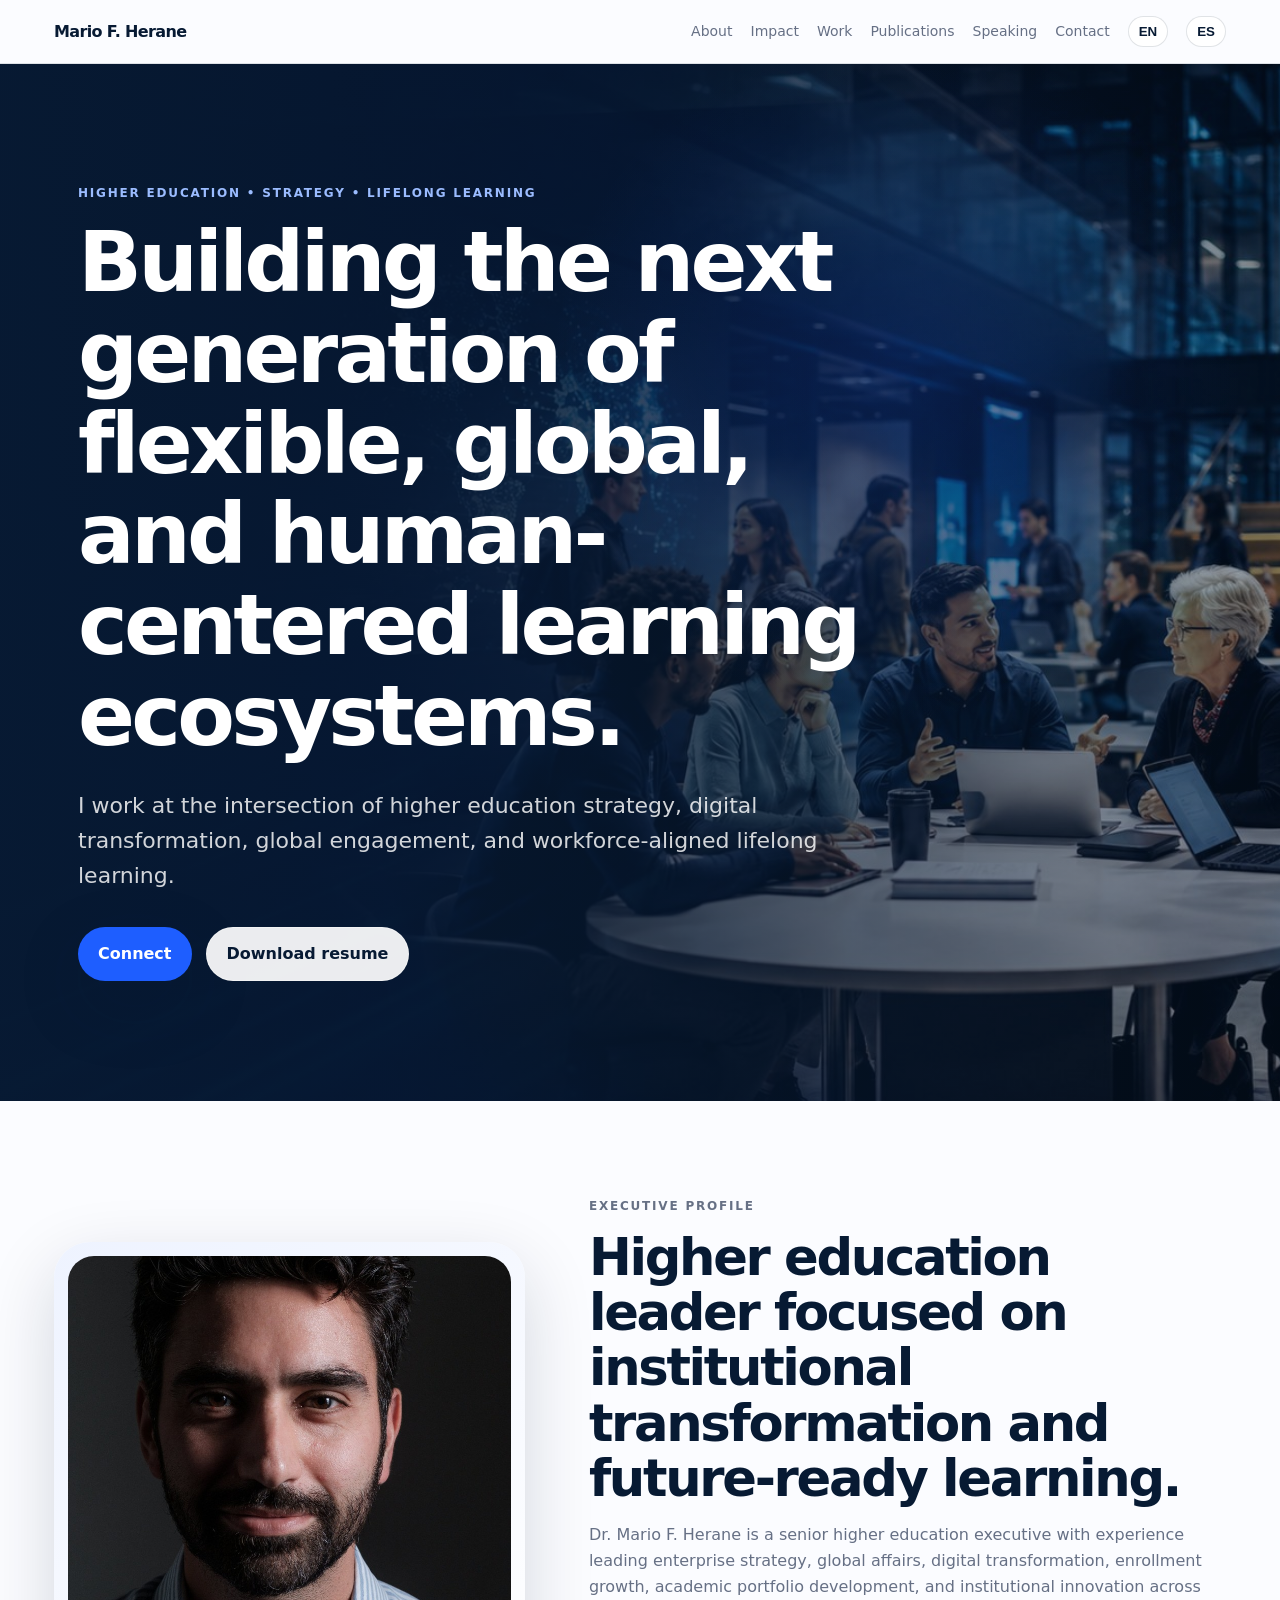
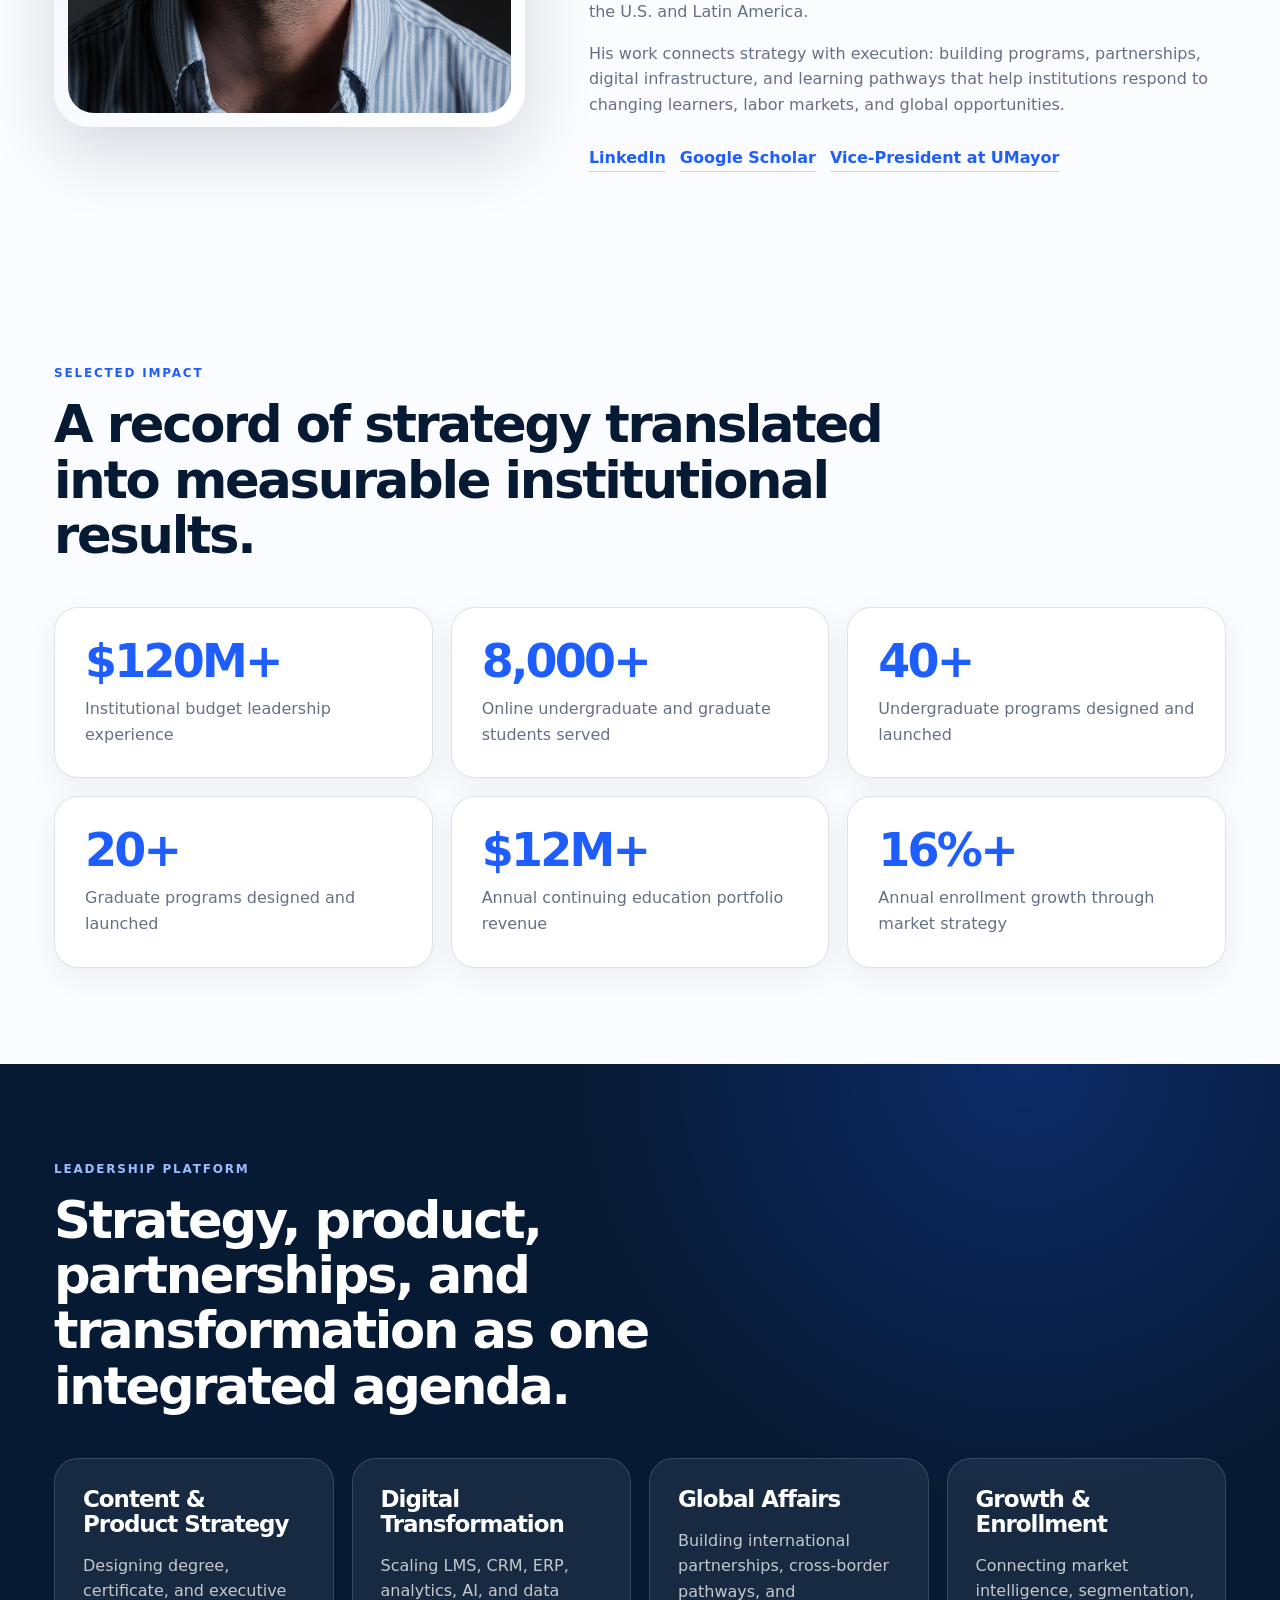
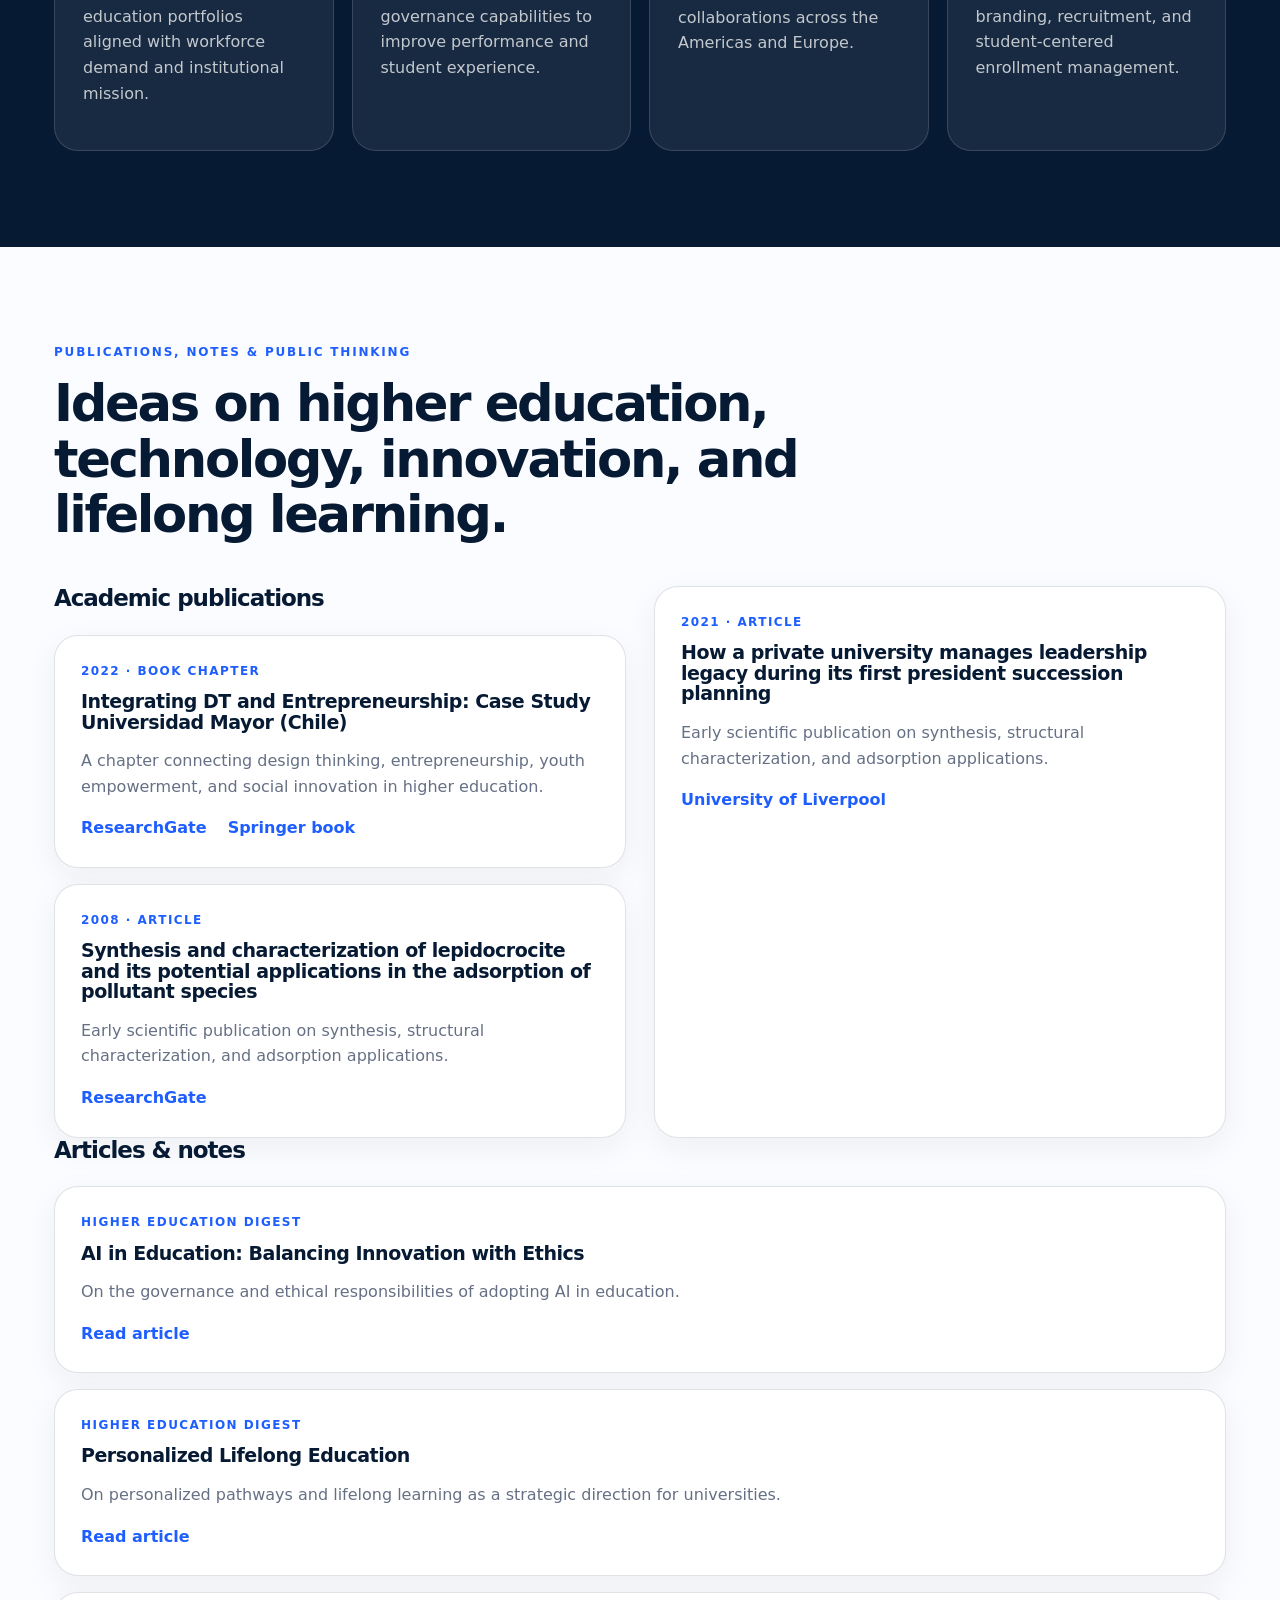
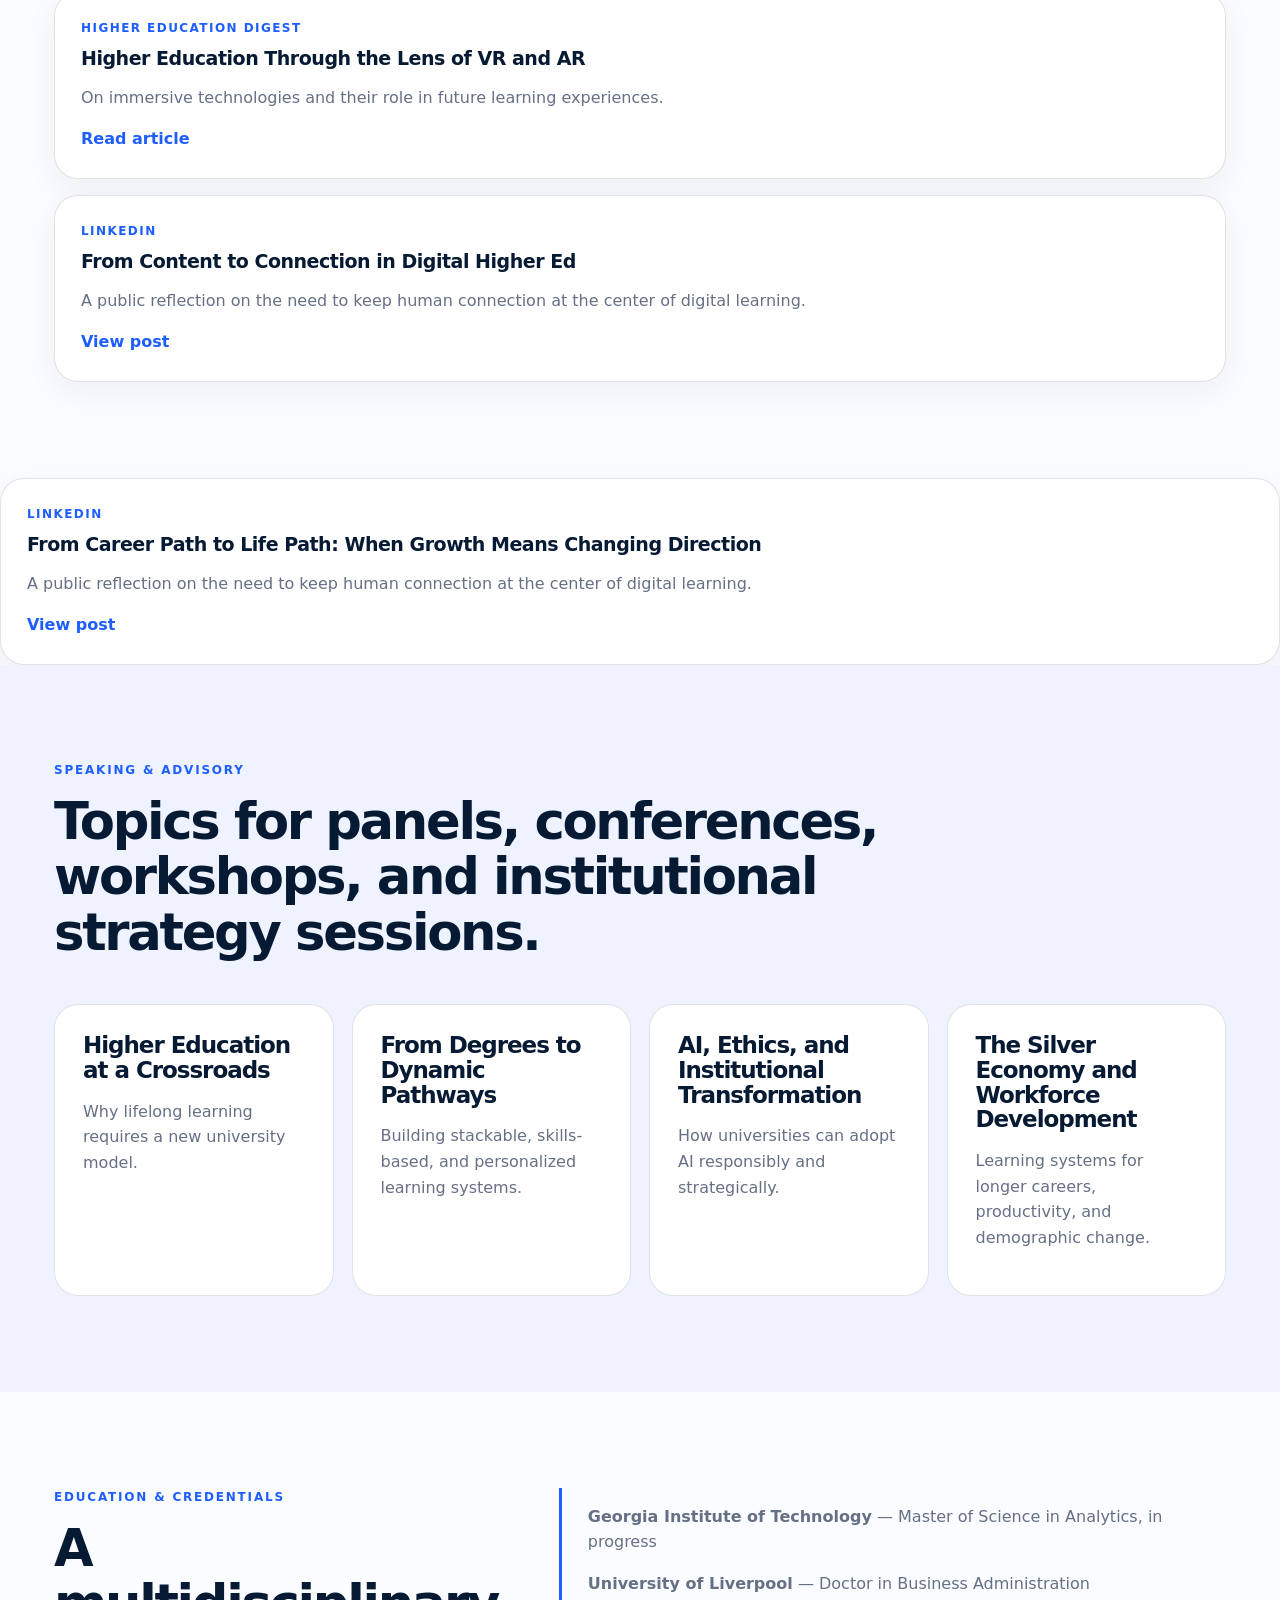
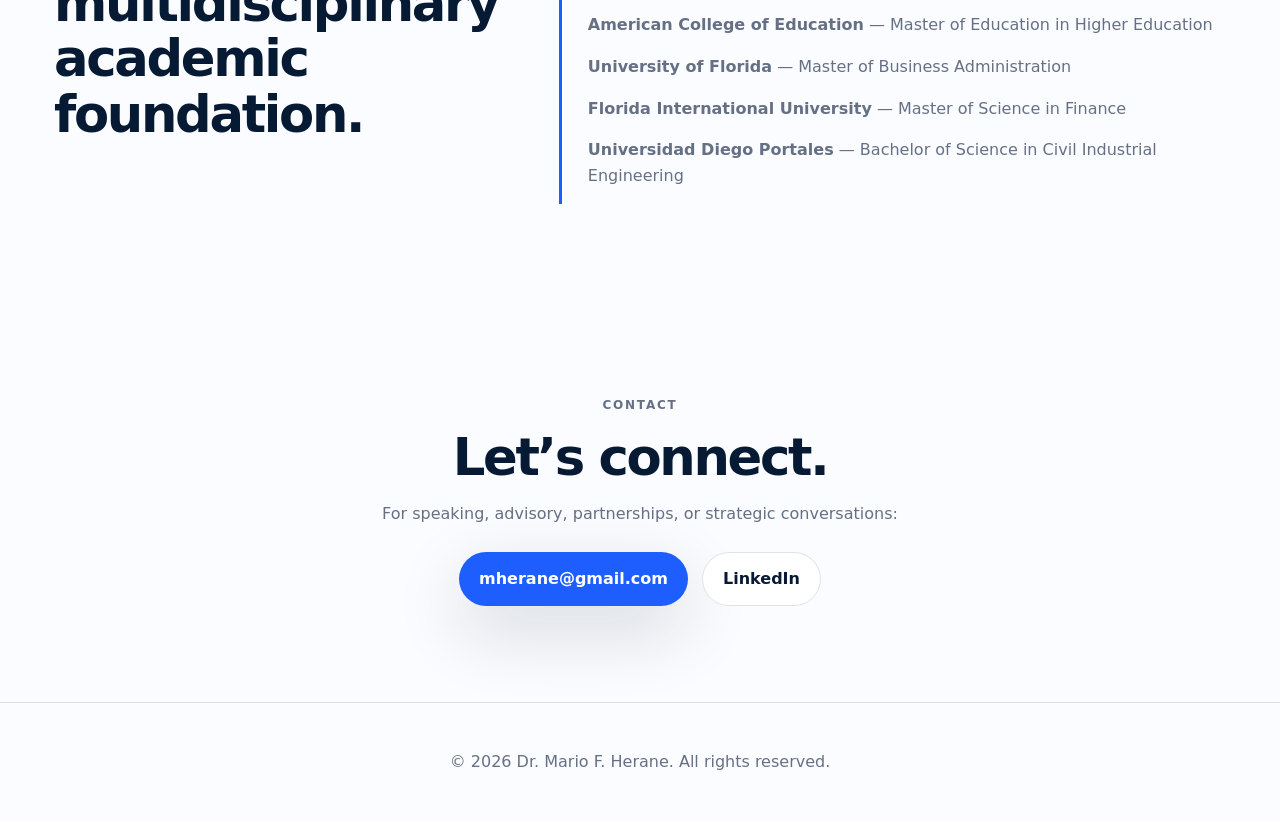
==== index.html @ 068886fb "Update index.html" ====
<!doctype html>
<html lang="en">
<head>
  <meta charset="utf-8" />
  <meta name="viewport" content="width=device-width, initial-scale=1" />
  <title>Dr. Mario F. Herane | Higher Education Strategy & Lifelong Learning</title>
  <meta name="description" content="Personal website of Dr. Mario F. Herane: higher education executive, global strategy leader, lifelong learning advocate, and digital transformation practitioner." />
  <meta property="og:title" content="Dr. Mario F. Herane" />
  <meta property="og:description" content="Higher Education Strategy • Lifelong Learning • Digital Transformation • Global Partnerships" />
  <meta property="og:image" content="./assets/mario-herane-hero.jpg" />
  <link rel="preload" href="./assets/mario-herane-hero.jpg" as="image" />
  <link rel="stylesheet" href="styles.css" />
</head>
<body>
  <header class="site-header">
    <nav class="nav" aria-label="Main navigation">
      <a class="brand" href="#top">Mario F. Herane</a>
      <button class="menu-toggle" aria-label="Toggle navigation" onclick="toggleMenu()">☰</button>
      <div id="navLinks" class="nav-links">
        <a href="#about" data-i18n="nav_about">About</a>
        <a href="#impact" data-i18n="nav_impact">Impact</a>
        <a href="#work" data-i18n="nav_work">Work</a>
        <a href="#publications" data-i18n="nav_publications">Publications</a>
        <a href="#speaking" data-i18n="nav_speaking">Speaking</a>
        <a href="#contact" data-i18n="nav_contact">Contact</a>
        <button class="lang-btn" onclick="setLanguage('en')">EN</button>
        <button class="lang-btn" onclick="setLanguage('es')">ES</button>
      </div>
    </nav>
  </header>

  <main id="top">
    <section class="hero">
      <div class="hero-bg" role="img" aria-label="Portrait of Dr. Mario Herane"></div>
      <div class="hero-overlay"></div>
      <div class="hero-content">
        <p class="eyebrow" data-i18n="hero_eyebrow">Higher Education • Strategy • Lifelong Learning</p>
        <h1 data-i18n="hero_title">Building the next generation of flexible, global, and human-centered learning ecosystems.</h1>
        <p class="lead" data-i18n="hero_lead">
          I work at the intersection of higher education strategy, digital transformation, global engagement, and workforce-aligned lifelong learning.
        </p>
        <div class="hero-actions">
          <a class="button primary" href="#contact" data-i18n="hero_cta1">Connect</a>
          <a class="button secondary" href="./assets/resume-mario-herane-march-2026.pdf" target="_blank" data-i18n="hero_cta2">Download resume</a>
        </div>
      </div>
    </section>

    <section class="intro section" id="about">
      <div class="portrait-card">
        <img src="./assets/mario-herane-portrait.jpg" alt="Dr. Mario F. Herane portrait" />
      </div>
      <div>
        <p class="eyebrow" data-i18n="about_eyebrow">Executive profile</p>
        <h2 data-i18n="about_title">Higher education leader focused on institutional transformation and future-ready learning.</h2>
        <p data-i18n="about_p1">
          Dr. Mario F. Herane is a senior higher education executive with experience leading enterprise strategy, global affairs, digital transformation, enrollment growth, academic portfolio development, and institutional innovation across the U.S. and Latin America.
        </p>
        <p data-i18n="about_p2">
          His work connects strategy with execution: building programs, partnerships, digital infrastructure, and learning pathways that help institutions respond to changing learners, labor markets, and global opportunities.
        </p>
        <div class="link-row">
          <a href="https://www.linkedin.com/in/mherane/" target="_blank" rel="noopener">LinkedIn</a>
          <a href="https://scholar.google.com/citations?hl=en&user=FxGija0AAAAJ" target="_blank" rel="noopener">Google Scholar</a>
          <a href="https://vragd.umayor.cl/" target="_blank" rel="noopener">Vice-President at UMayor</a>
        </div>
      </div>
    </section>

    <section class="section metrics" id="impact">
      <div class="section-heading">
        <p class="eyebrow" data-i18n="impact_eyebrow">Selected impact</p>
        <h2 data-i18n="impact_title">A record of strategy translated into measurable institutional results.</h2>
      </div>
      <div class="metric-grid">
        <article><strong>$120M+</strong><span data-i18n="metric_1">Institutional budget leadership experience</span></article>
        <article><strong>8,000+</strong><span data-i18n="metric_2">Online undergraduate and graduate students served</span></article>
        <article><strong>40+</strong><span data-i18n="metric_3">Undergraduate programs designed and launched</span></article>
        <article><strong>20+</strong><span data-i18n="metric_4">Graduate programs designed and launched</span></article>
        <article><strong>$12M+</strong><span data-i18n="metric_5">Annual continuing education portfolio revenue</span></article>
        <article><strong>16%+</strong><span data-i18n="metric_6">Annual enrollment growth through market strategy</span></article>
      </div>
    </section>

    <section class="section dark" id="work">
      <div class="section-heading">
        <p class="eyebrow" data-i18n="work_eyebrow">Leadership platform</p>
        <h2 data-i18n="work_title">Strategy, product, partnerships, and transformation as one integrated agenda.</h2>
      </div>
      <div class="cards four">
        <article class="card dark-card">
          <h3 data-i18n="work_card1_t">Content & Product Strategy</h3>
          <p data-i18n="work_card1_p">Designing degree, certificate, and executive education portfolios aligned with workforce demand and institutional mission.</p>
        </article>
        <article class="card dark-card">
          <h3 data-i18n="work_card2_t">Digital Transformation</h3>
          <p data-i18n="work_card2_p">Scaling LMS, CRM, ERP, analytics, AI, and data governance capabilities to improve performance and student experience.</p>
        </article>
        <article class="card dark-card">
          <h3 data-i18n="work_card3_t">Global Affairs</h3>
          <p data-i18n="work_card3_p">Building international partnerships, cross-border pathways, and collaborations across the Americas, Asia, and Europe.</p>
        </article>
        <article class="card dark-card">
          <h3 data-i18n="work_card4_t">Growth & Enrollment</h3>
          <p data-i18n="work_card4_p">Connecting market intelligence, segmentation, branding, recruitment, and student-centered enrollment management.</p>
        </article>
      </div>
    </section>

    <section class="section" id="publications">
      <div class="section-heading">
        <p class="eyebrow" data-i18n="pub_eyebrow">Publications, notes & public thinking</p>
        <h2 data-i18n="pub_title">Ideas on higher education, technology, innovation, and lifelong learning.</h2>
      </div>

      <div class="pub-layout">
        <div class="pub-column">
          <h3 data-i18n="pub_academic">Academic publications</h3>
          <article class="pub-item">
            <span>2022 · Book chapter</span>
            <h4>Integrating DT and Entrepreneurship: Case Study Universidad Mayor (Chile)</h4>
            <p data-i18n="pub1_p">A chapter connecting design thinking, entrepreneurship, youth empowerment, and social innovation in higher education.</p>
            <a href="https://www.researchgate.net/profile/Mario-Herane" target="_blank" rel="noopener">ResearchGate</a>
            <a href="https://link.springer.com/book/10.1007/978-3-030-89113-8" target="_blank" rel="noopener">Springer book</a>
          </article>

          <article class="pub-item">
            <span>2008 · Article</span>
            <h4>Synthesis and characterization of lepidocrocite and its potential applications in the adsorption of pollutant species</h4>
            <p data-i18n="pub2_p">Early scientific publication on synthesis, structural characterization, and adsorption applications.</p>
            <a href="https://www.researchgate.net/profile/Mario-Herane" target="_blank" rel="noopener">ResearchGate</a>
          </article>
        </div>

          <article class="pub-item">
            <span>2021 · Article</span>
            <h4>How a private university manages leadership legacy during its first president succession planning</h4>
            <p data-i18n="pub2_p">Establish a succession model that could minimize the risk associated with this evolution beyond its owners and founding members. </p>
            <a href="https://livrepository.liverpool.ac.uk/3125623/" target="_blank" rel="noopener">University of Liverpool</a>
          </article>
        </div>

        <div class="pub-column">
          <h3 data-i18n="pub_thought">Articles & notes</h3>
          <article class="pub-item">
            <span>Higher Education Digest</span>
            <h4>AI in Education: Balancing Innovation with Ethics</h4>
            <p data-i18n="note1_p">On the governance and ethical responsibilities of adopting AI in education.</p>
            <a href="https://www.highereducationdigest.com/ai-in-education-balancing-innovation-with-ethics/" target="_blank" rel="noopener">Read article</a>
          </article>

          <article class="pub-item">
            <span>Higher Education Digest</span>
            <h4>Personalized Lifelong Education</h4>
            <p data-i18n="note2_p">On personalized pathways and lifelong learning as a strategic direction for universities.</p>
            <a href="https://www.highereducationdigest.com/personalized-lifelong-education/" target="_blank" rel="noopener">Read article</a>
          </article>

          <article class="pub-item">
            <span>Higher Education Digest</span>
            <h4>Higher Education Through the Lens of VR and AR</h4>
            <p data-i18n="note3_p">On immersive technologies and their role in future learning experiences.</p>
            <a href="https://www.highereducationdigest.com/higher-education-through-the-lens-of-vr-and-ar/" target="_blank" rel="noopener">Read article</a>
          </article>

          <article class="pub-item">
            <span>LinkedIn</span>
            <h4>From Content to Connection in Digital Higher Ed</h4>
            <p data-i18n="note4_p">A public reflection on the need to keep human connection at the center of digital learning.</p>
            <a href="https://www.linkedin.com/posts/mherane_2025-students-and-technology-report-shaping-activity-7352082278451171328-lfEZ" target="_blank" rel="noopener">View post</a>
          </article>
        </div>
      </div>
    </section>

         <article class="pub-item">
           <span>LinkedIn</span>
           <h4>From Career Path to Life Path: When Growth Means Changing Direction</h4>
           <p data-i18n="note4_p">Careers are not straight lines, they are living systems that evolve as we do.</p>
           <a href="https://www.linkedin.com/pulse/from-career-path-life-when-growth-means-changing-mario-ih8kc/" target="_blank" rel="noopener">View post</a>
         </article>
      	</div>
      </div>
    </section>

    <section class="section muted" id="speaking">
      <div class="section-heading">
        <p class="eyebrow" data-i18n="speak_eyebrow">Speaking & advisory</p>
        <h2 data-i18n="speak_title">Topics for panels, conferences, workshops, and institutional strategy sessions.</h2>
      </div>
      <div class="topic-grid">
        <article><h3 data-i18n="topic1_t">Higher Education at a Crossroads</h3><p data-i18n="topic1_p">Why lifelong learning requires a new university model.</p></article>
        <article><h3 data-i18n="topic2_t">From Degrees to Dynamic Pathways</h3><p data-i18n="topic2_p">Building stackable, skills-based, and personalized learning systems.</p></article>
        <article><h3 data-i18n="topic3_t">AI, Ethics, and Institutional Transformation</h3><p data-i18n="topic3_p">How universities can adopt AI responsibly and strategically.</p></article>
        <article><h3 data-i18n="topic4_t">The Silver Economy and Workforce Development</h3><p data-i18n="topic4_p">Learning systems for longer careers, productivity, and demographic change.</p></article>
      </div>
    </section>

    <section class="section credentials">
      <div>
        <p class="eyebrow" data-i18n="cred_eyebrow">Education & credentials</p>
        <h2 data-i18n="cred_title">A multidisciplinary academic foundation.</h2>
      </div>
      <div class="credential-list">
        <p><strong>Georgia Institute of Technology</strong> — Master of Science in Analytics, in progress</p>
        <p><strong>University of Liverpool</strong> — Doctor in Business Administration</p>
        <p><strong>American College of Education</strong> — Master of Education in Higher Education</p>
        <p><strong>University of Florida</strong> — Master of Business Administration</p>
        <p><strong>Florida International University</strong> — Master of Science in Finance</p>
        <p><strong>Universidad Diego Portales</strong> — Bachelor of Science in Civil Industrial Engineering</p>
      </div>
    </section>

    <section class="section contact" id="contact">
      <p class="eyebrow" data-i18n="contact_eyebrow">Contact</p>
      <h2 data-i18n="contact_title">Let’s connect.</h2>
      <p data-i18n="contact_p">For speaking, advisory, partnerships, or strategic conversations:</p>
      <div class="contact-actions">
        <a class="button primary" href="mailto:mherane@gmail.com">mherane@gmail.com</a>
        <a class="button secondary" href="https://www.linkedin.com/in/mherane/" target="_blank" rel="noopener">LinkedIn</a>
      </div>
    </section>
  </main>

  <footer class="footer">
    <p>© <span id="year"></span> Dr. Mario F. Herane. <span data-i18n="footer">All rights reserved.</span></p>
  </footer>

  <script src="script.js"></script>
</body>
</html>
---- styles.css ----
:root {
  --bg: #fbfcff;
  --text: #172033;
  --muted: #667085;
  --navy: #071a33;
  --blue: #1e5eff;
  --gold: #d5aa4a;
  --line: rgba(7, 26, 51, 0.12);
  --soft: #eef3ff;
  --white: #ffffff;
  --shadow: 0 24px 70px rgba(7, 26, 51, 0.16);
  --radius: 24px;
}

* { box-sizing: border-box; }

html { scroll-behavior: smooth; }

body {
  margin: 0;
  font-family: Inter, ui-sans-serif, system-ui, -apple-system, BlinkMacSystemFont, "Segoe UI", Arial, sans-serif;
  color: var(--text);
  background: var(--bg);
  line-height: 1.6;
}

a { color: inherit; text-decoration: none; }

.site-header {
  position: sticky;
  top: 0;
  z-index: 50;
  background: rgba(251, 252, 255, 0.9);
  backdrop-filter: blur(16px);
  border-bottom: 1px solid var(--line);
}

.nav {
  max-width: 1220px;
  margin: 0 auto;
  padding: 16px 24px;
  display: flex;
  align-items: center;
  justify-content: space-between;
}

.brand {
  font-weight: 800;
  letter-spacing: -0.04em;
  color: var(--navy);
}

.nav-links {
  display: flex;
  align-items: center;
  gap: 18px;
  font-size: 14px;
  color: var(--muted);
}

.nav-links a:hover { color: var(--blue); }

.lang-btn {
  border: 1px solid var(--line);
  background: var(--white);
  color: var(--navy);
  border-radius: 999px;
  padding: 7px 10px;
  font-weight: 800;
  cursor: pointer;
}

.menu-toggle {
  display: none;
  border: 0;
  background: transparent;
  font-size: 28px;
  cursor: pointer;
}

.hero {
  position: relative;
  min-height: 88vh;
  display: flex;
  align-items: center;
  overflow: hidden;
  background: var(--navy);
}

.hero-bg {
  position: absolute;
  inset: 0;
  background-image: url("./assets/mario-herane-hero.jpg");
  background-size: cover;
  background-position: center;
  opacity: 0.72;
  transform: scale(1.02);
}

.hero-overlay {
  position: absolute;
  inset: 0;
  background:
    radial-gradient(circle at 70% 30%, rgba(30, 94, 255, 0.18), transparent 30%),
    linear-gradient(90deg, rgba(7, 26, 51, 0.96), rgba(7, 26, 51, 0.72) 45%, rgba(7, 26, 51, 0.18));
}

.hero-content {
  position: relative;
  z-index: 2;
  max-width: 900px;
  margin-left: max(24px, calc((100vw - 1220px) / 2 + 24px));
  padding: 120px 24px;
  color: var(--white);
}

.eyebrow {
  margin: 0 0 14px;
  color: var(--blue);
  text-transform: uppercase;
  letter-spacing: 0.15em;
  font-size: 12px;
  font-weight: 900;
}

.hero .eyebrow { color: #9bbcff; }

h1, h2, h3, h4 {
  margin: 0;
  color: var(--navy);
  line-height: 1.08;
  letter-spacing: -0.045em;
}

.hero h1 {
  color: var(--white);
  font-size: clamp(44px, 7vw, 84px);
  max-width: 920px;
}

h2 { font-size: clamp(32px, 4vw, 54px); }
h3 { font-size: 23px; }
h4 { font-size: 19px; letter-spacing: -0.025em; }

.lead {
  max-width: 760px;
  font-size: 22px;
  color: rgba(255, 255, 255, 0.82);
  margin: 26px 0 34px;
}

.hero-actions, .contact-actions, .link-row {
  display: flex;
  flex-wrap: wrap;
  gap: 14px;
}

.button {
  display: inline-flex;
  align-items: center;
  justify-content: center;
  min-height: 48px;
  padding: 13px 20px;
  border-radius: 999px;
  font-weight: 850;
  transition: transform 0.2s ease, box-shadow 0.2s ease;
}

.button:hover { transform: translateY(-2px); }

.primary {
  background: var(--blue);
  color: #fff;
  box-shadow: var(--shadow);
}

.secondary {
  background: rgba(255,255,255,0.92);
  color: var(--navy);
  border: 1px solid rgba(255,255,255,0.34);
}

.section {
  max-width: 1220px;
  margin: 0 auto;
  padding: 96px 24px;
}

.intro {
  display: grid;
  grid-template-columns: 0.85fr 1.15fr;
  gap: 64px;
  align-items: center;
}

.portrait-card {
  border-radius: 36px;
  padding: 14px;
  background: linear-gradient(145deg, var(--soft), #fff);
  box-shadow: var(--shadow);
}

.portrait-card img {
  display: block;
  width: 100%;
  border-radius: 26px;
}

.intro p, .credential-list p, .contact p { color: var(--muted); }

.link-row { margin-top: 28px; }

.link-row a {
  color: var(--blue);
  font-weight: 850;
  border-bottom: 1px solid rgba(30, 94, 255, 0.25);
}

.section-heading {
  max-width: 850px;
  margin-bottom: 44px;
}

.metric-grid {
  display: grid;
  grid-template-columns: repeat(3, 1fr);
  gap: 18px;
}

.metric-grid article {
  background: var(--white);
  border: 1px solid var(--line);
  border-radius: var(--radius);
  padding: 30px;
  box-shadow: 0 10px 32px rgba(7, 26, 51, 0.06);
}

.metric-grid strong {
  display: block;
  font-size: 46px;
  line-height: 1;
  color: var(--blue);
  letter-spacing: -0.06em;
  margin-bottom: 12px;
}

.metric-grid span { color: var(--muted); }

.dark {
  max-width: none;
  background:
    radial-gradient(circle at 80% 0%, rgba(30, 94, 255, 0.26), transparent 35%),
    var(--navy);
  padding-left: max(24px, calc((100vw - 1220px) / 2 + 24px));
  padding-right: max(24px, calc((100vw - 1220px) / 2 + 24px));
}

.dark h2, .dark h3 { color: #fff; }
.dark .eyebrow { color: #9bbcff; }

.cards {
  display: grid;
  gap: 18px;
}

.cards.four { grid-template-columns: repeat(4, 1fr); }

.card {
  border: 1px solid var(--line);
  background: var(--white);
  border-radius: var(--radius);
  padding: 28px;
}

.card p { color: var(--muted); }

.dark-card {
  background: rgba(255,255,255,0.07);
  border-color: rgba(255,255,255,0.14);
}

.dark-card p { color: rgba(255,255,255,0.74); }

.pub-layout {
  display: grid;
  grid-template-columns: 1fr 1fr;
  gap: 28px;
}

.pub-column {
  display: grid;
  gap: 16px;
  align-content: start;
}

.pub-column > h3 { margin-bottom: 8px; }

.pub-item {
  background: var(--white);
  border: 1px solid var(--line);
  border-radius: var(--radius);
  padding: 26px;
  box-shadow: 0 10px 32px rgba(7, 26, 51, 0.06);
}

.pub-item span {
  display: block;
  color: var(--blue);
  font-weight: 900;
  font-size: 12px;
  text-transform: uppercase;
  letter-spacing: 0.12em;
  margin-bottom: 10px;
}

.pub-item p { color: var(--muted); }

.pub-item a {
  display: inline-block;
  margin-right: 16px;
  color: var(--blue);
  font-weight: 850;
}

.muted {
  max-width: none;
  background: var(--soft);
  padding-left: max(24px, calc((100vw - 1220px) / 2 + 24px));
  padding-right: max(24px, calc((100vw - 1220px) / 2 + 24px));
}

.topic-grid {
  display: grid;
  grid-template-columns: repeat(4, 1fr);
  gap: 18px;
}

.topic-grid article {
  background: var(--white);
  border: 1px solid var(--line);
  border-radius: var(--radius);
  padding: 28px;
}

.topic-grid p { color: var(--muted); }

.credentials {
  display: grid;
  grid-template-columns: 0.8fr 1.2fr;
  gap: 60px;
}

.credential-list {
  border-left: 3px solid var(--blue);
  padding-left: 26px;
}

.contact {
  text-align: center;
  max-width: 780px;
}

.contact-actions { justify-content: center; margin-top: 26px; }
.contact .secondary { border: 1px solid var(--line); }

.footer {
  border-top: 1px solid var(--line);
  text-align: center;
  padding: 30px 24px;
  color: var(--muted);
}

@media (max-width: 980px) {
  .cards.four, .topic-grid, .metric-grid, .pub-layout, .intro, .credentials {
    grid-template-columns: 1fr;
  }

  .hero-overlay {
    background: linear-gradient(90deg, rgba(7, 26, 51, 0.95), rgba(7, 26, 51, 0.62));
  }

  .hero-bg {
    background-position: center;
  }
}

@media (max-width: 820px) {
  .menu-toggle { display: block; }

  .nav { align-items: flex-start; }

  .nav-links {
    display: none;
    position: absolute;
    top: 62px;
    left: 20px;
    right: 20px;
    flex-direction: column;
    align-items: flex-start;
    background: var(--white);
    border: 1px solid var(--line);
    border-radius: 20px;
    padding: 22px;
    box-shadow: var(--shadow);
  }

  .nav-links.open { display: flex; }

  .section { padding-top: 72px; padding-bottom: 72px; }

  .hero-content { padding: 96px 24px; }

  .hero h1 { font-size: clamp(40px, 12vw, 60px); }

  .lead { font-size: 19px; }
}
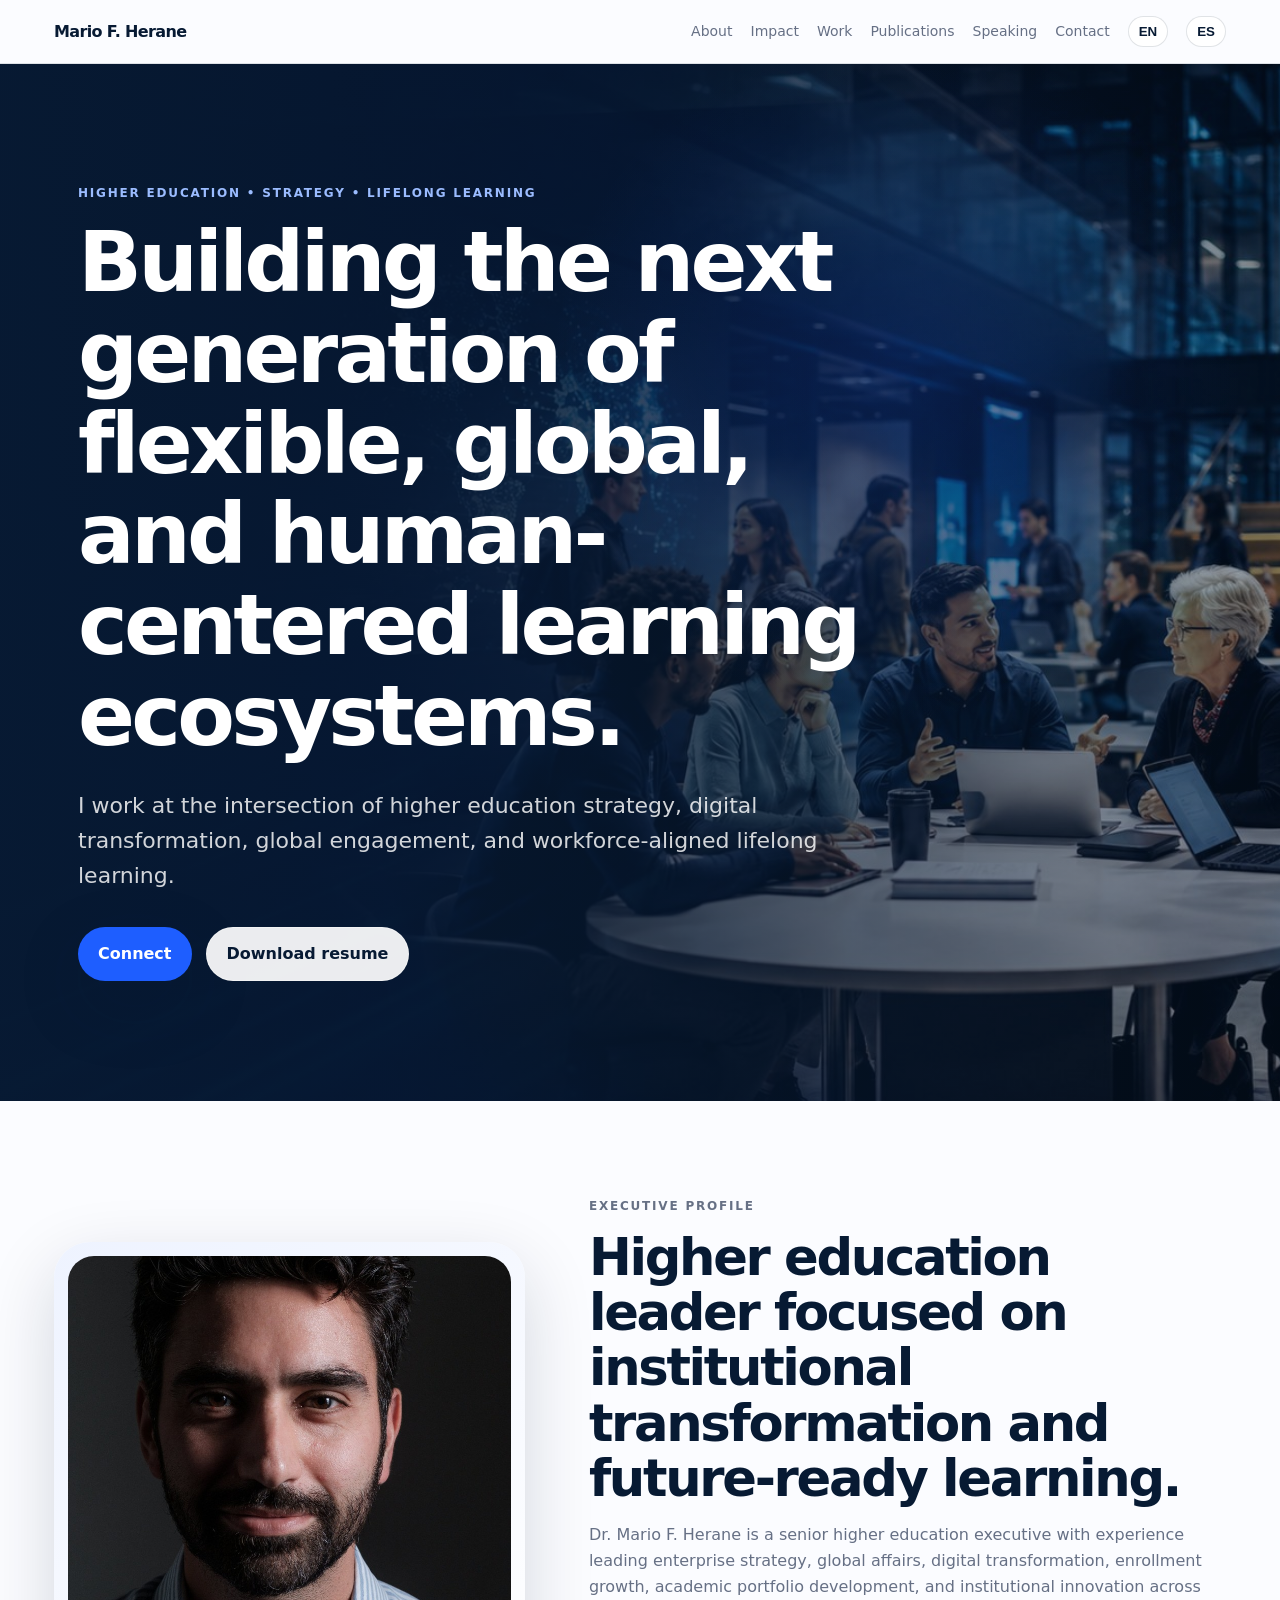
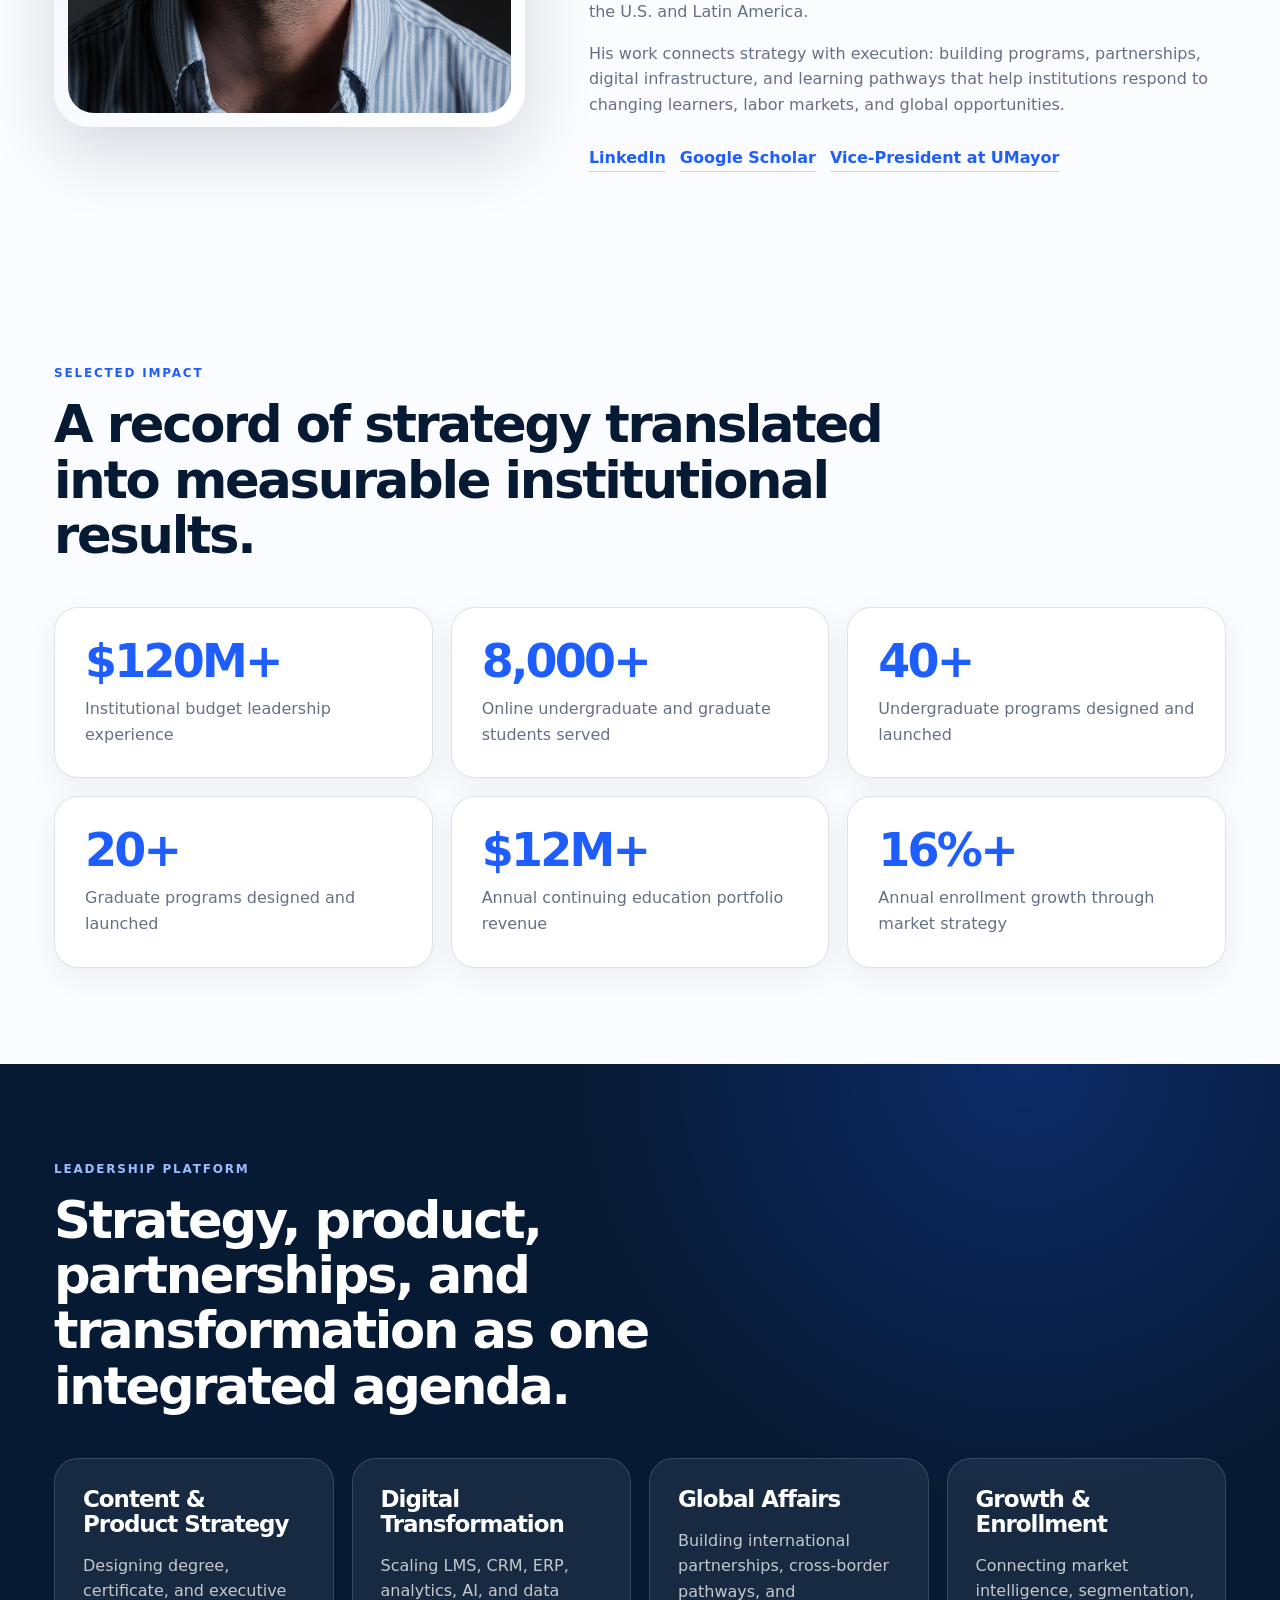
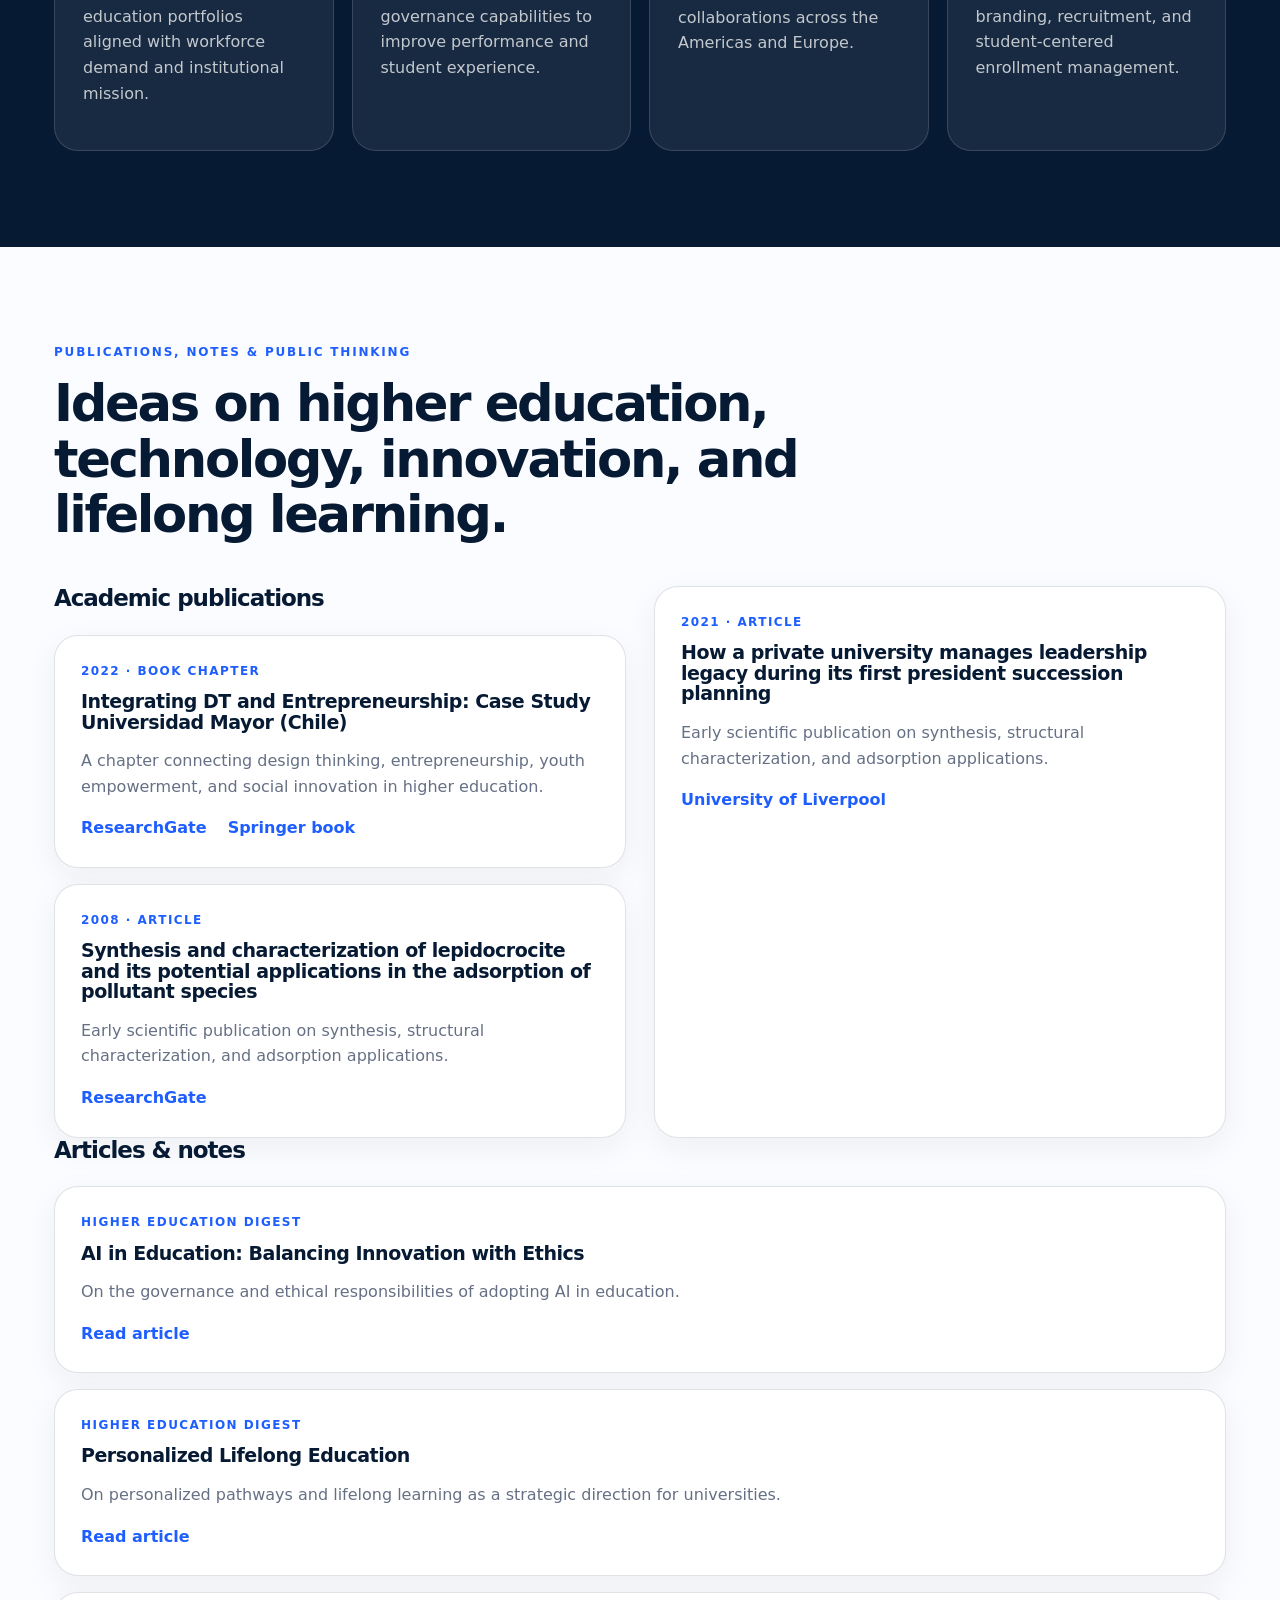
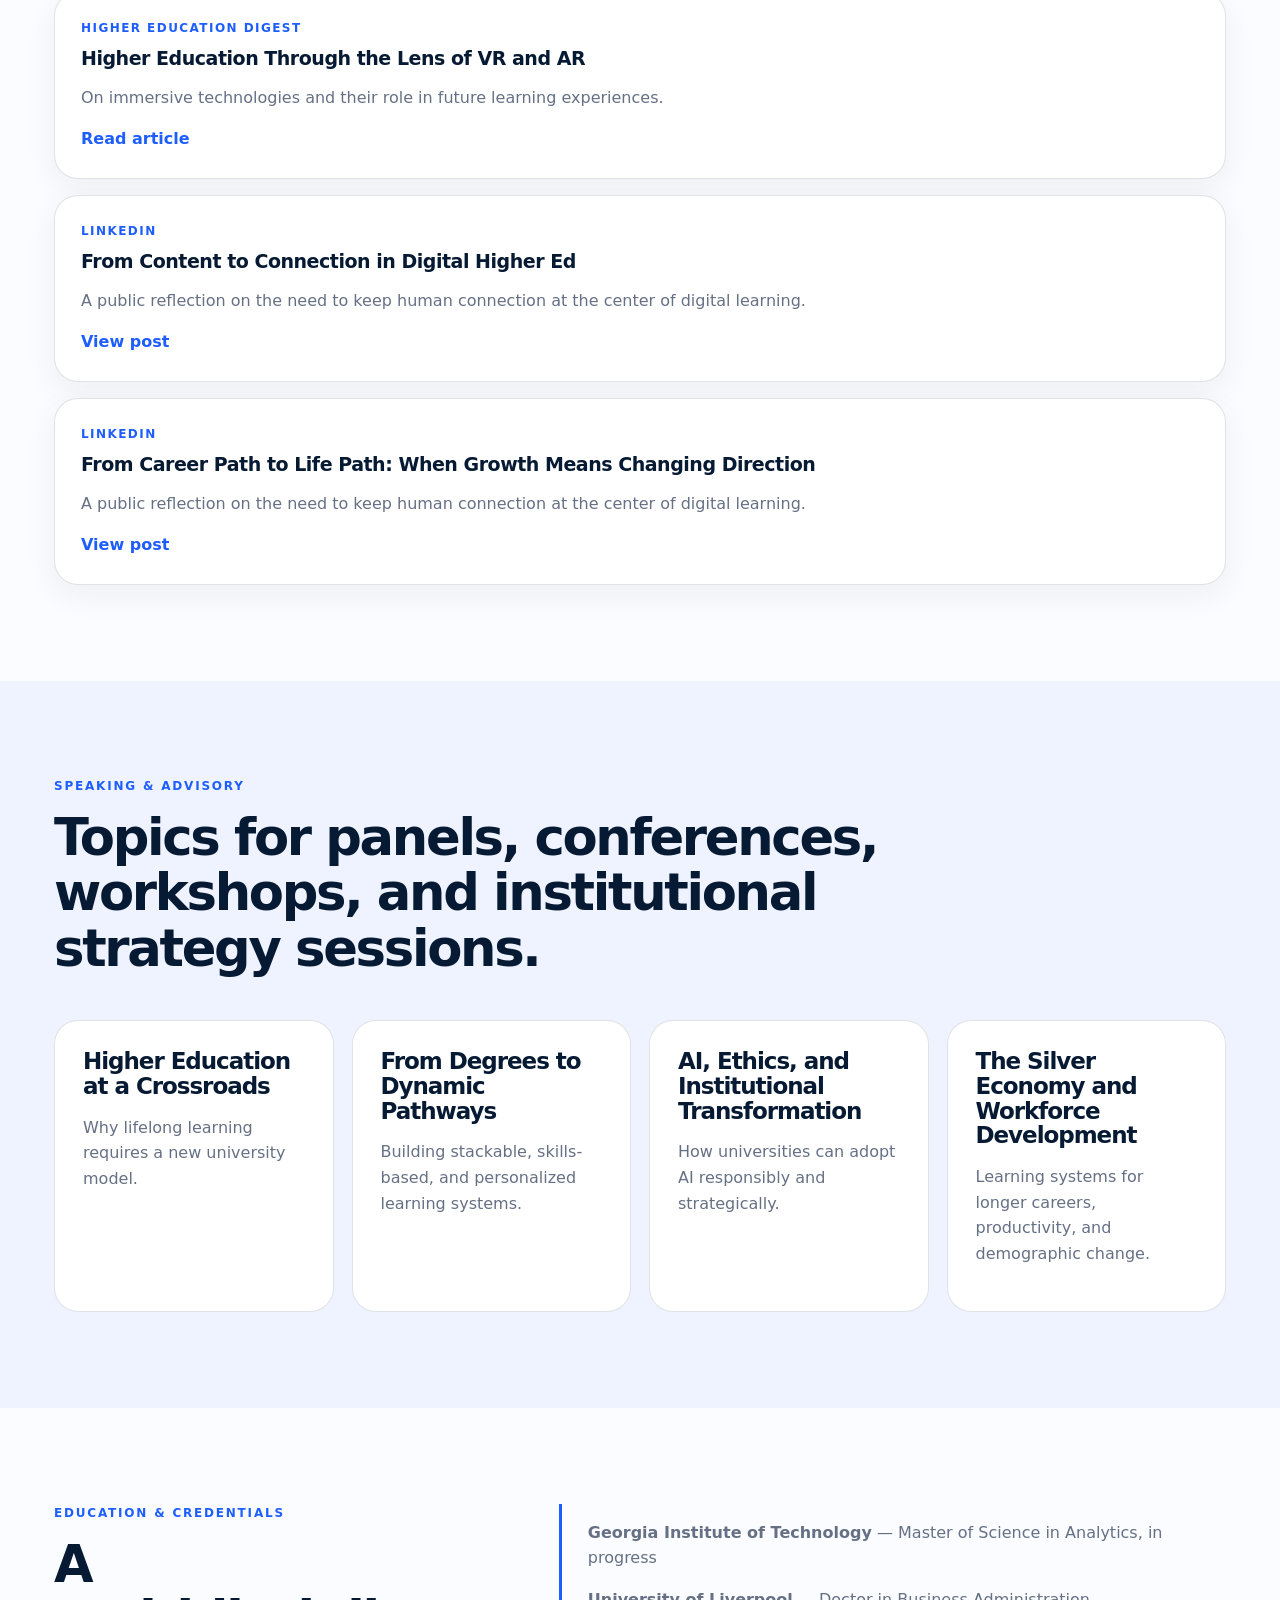
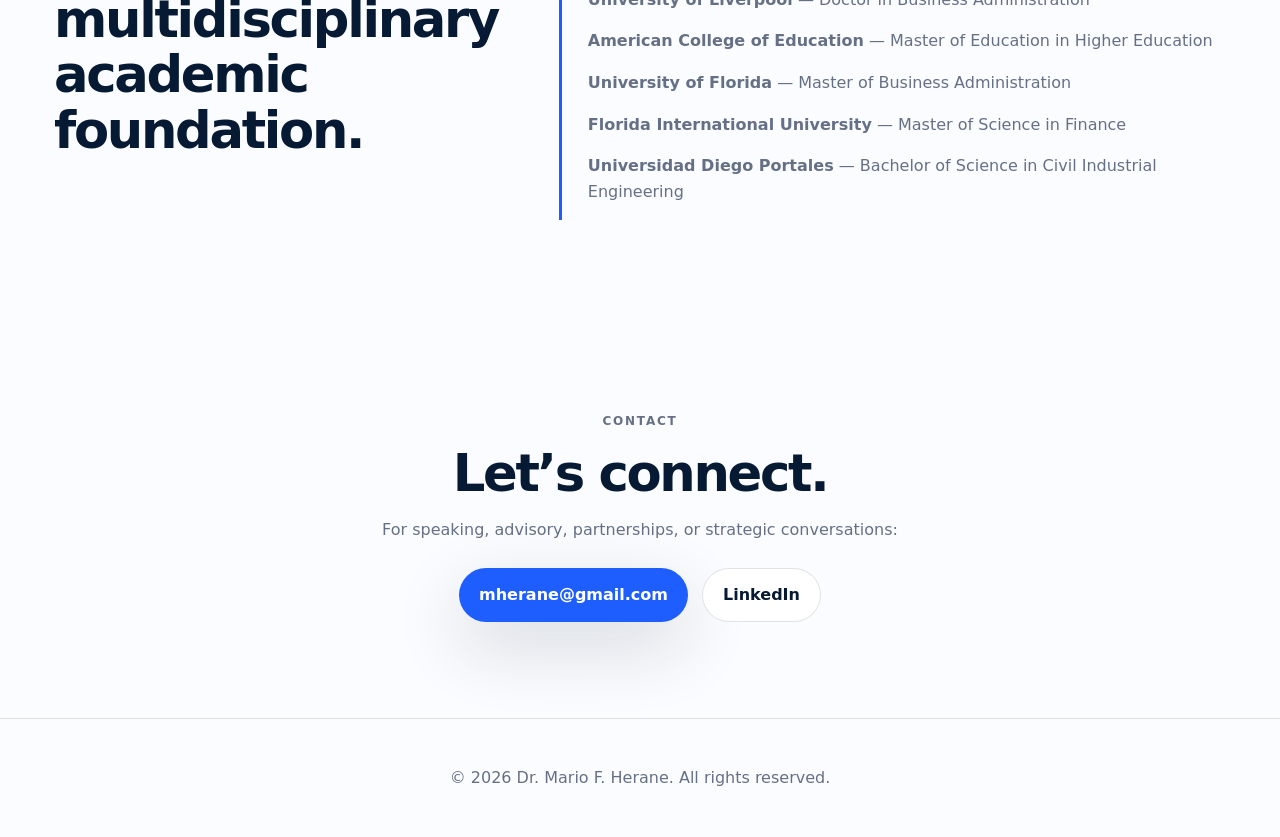
==== commit 01d06d5b: "Update index.html" ====
--- a/index.html
+++ b/index.html
@@ -169,9 +169,6 @@
             <p data-i18n="note4_p">A public reflection on the need to keep human connection at the center of digital learning.</p>
             <a href="https://www.linkedin.com/posts/mherane_2025-students-and-technology-report-shaping-activity-7352082278451171328-lfEZ" target="_blank" rel="noopener">View post</a>
           </article>
-        </div>
-      </div>
-    </section>
 
          <article class="pub-item">
            <span>LinkedIn</span>
@@ -179,7 +176,8 @@
            <p data-i18n="note4_p">Careers are not straight lines, they are living systems that evolve as we do.</p>
            <a href="https://www.linkedin.com/pulse/from-career-path-life-when-growth-means-changing-mario-ih8kc/" target="_blank" rel="noopener">View post</a>
          </article>
-      	</div>
+
+        </div>
       </div>
     </section>
 
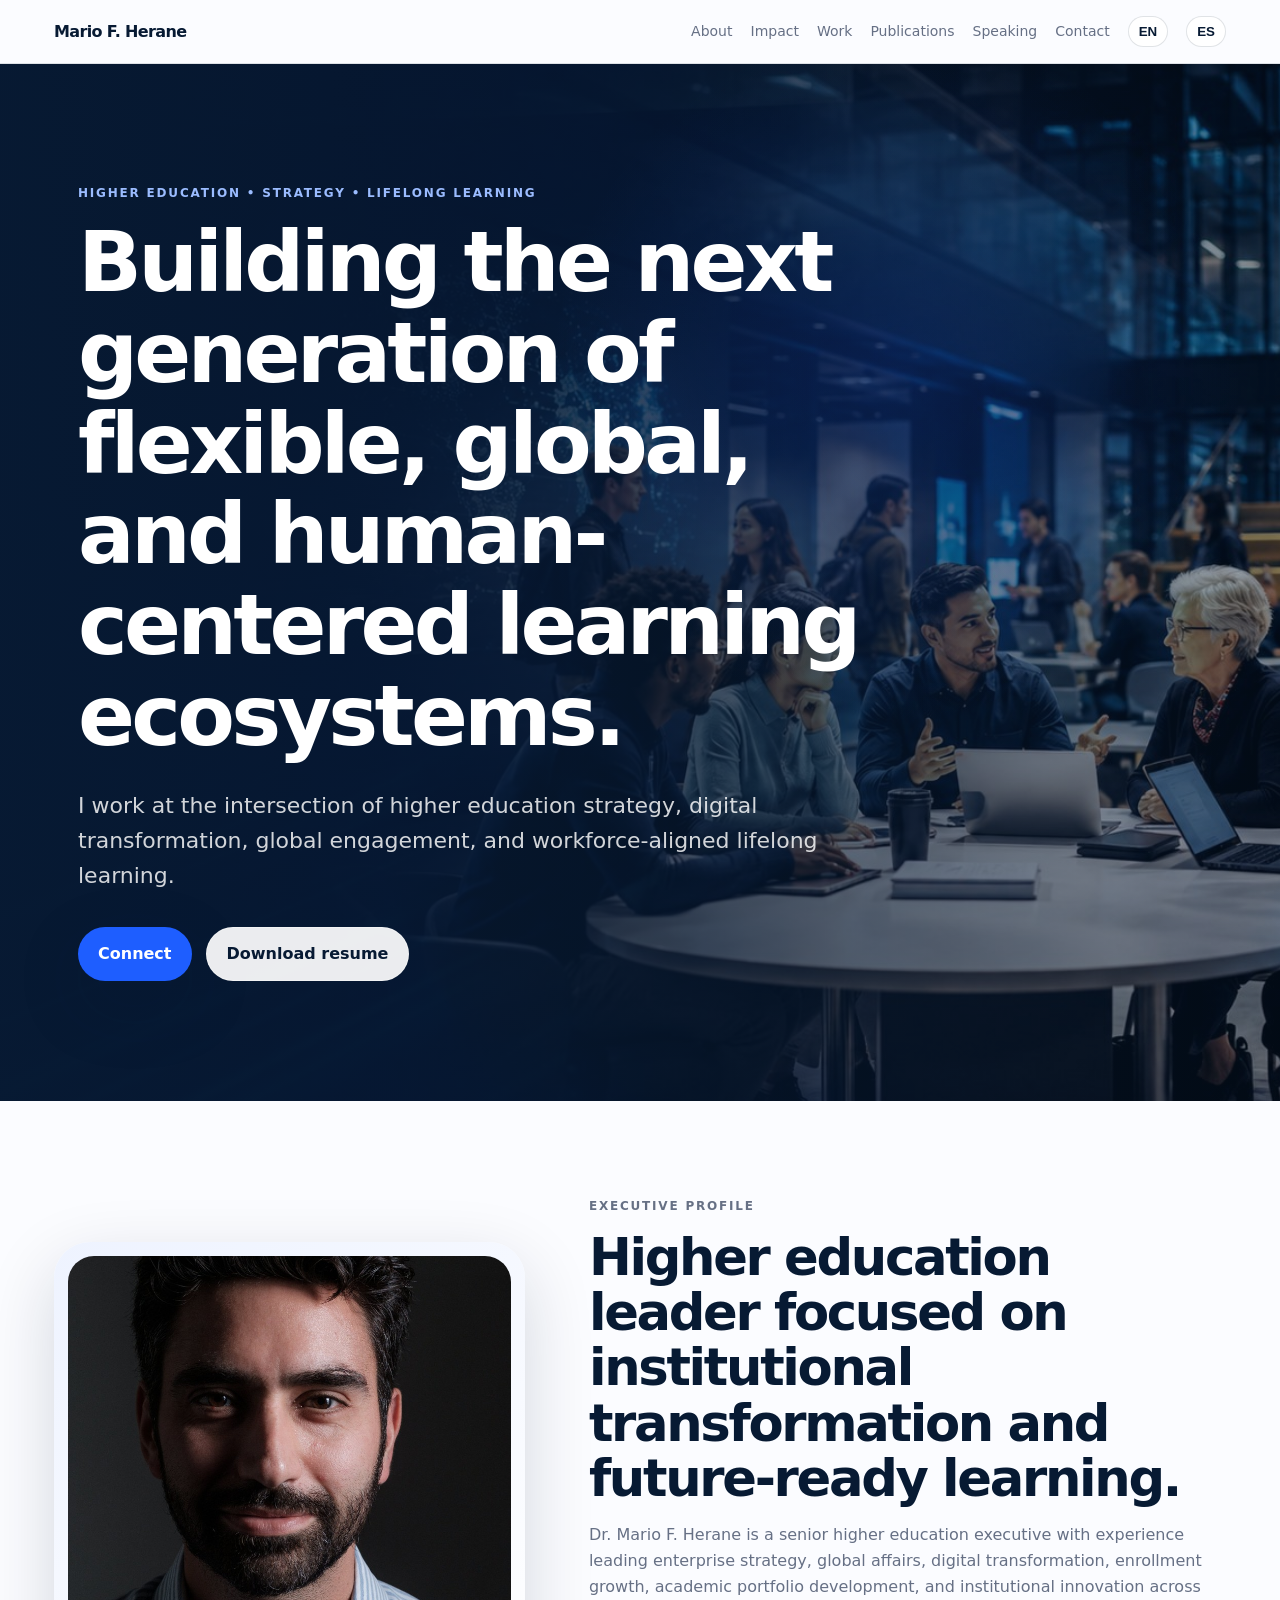
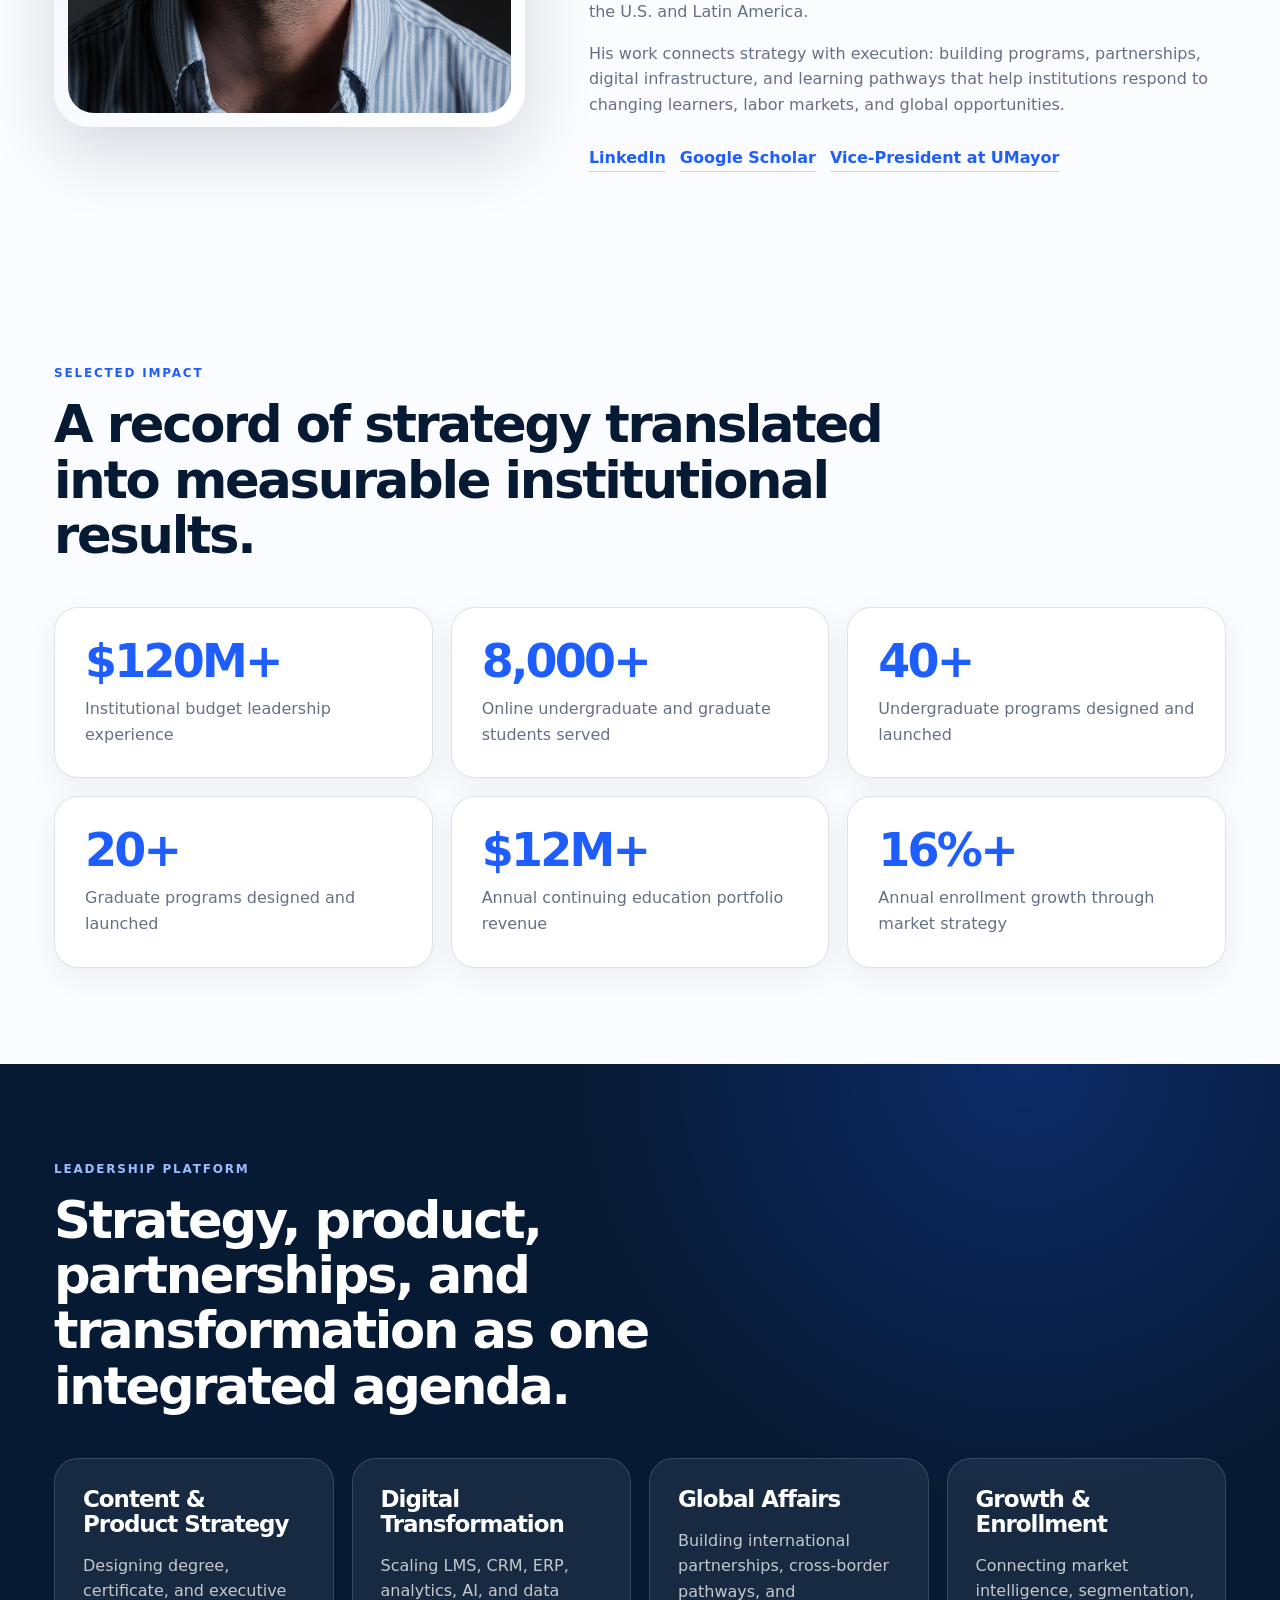
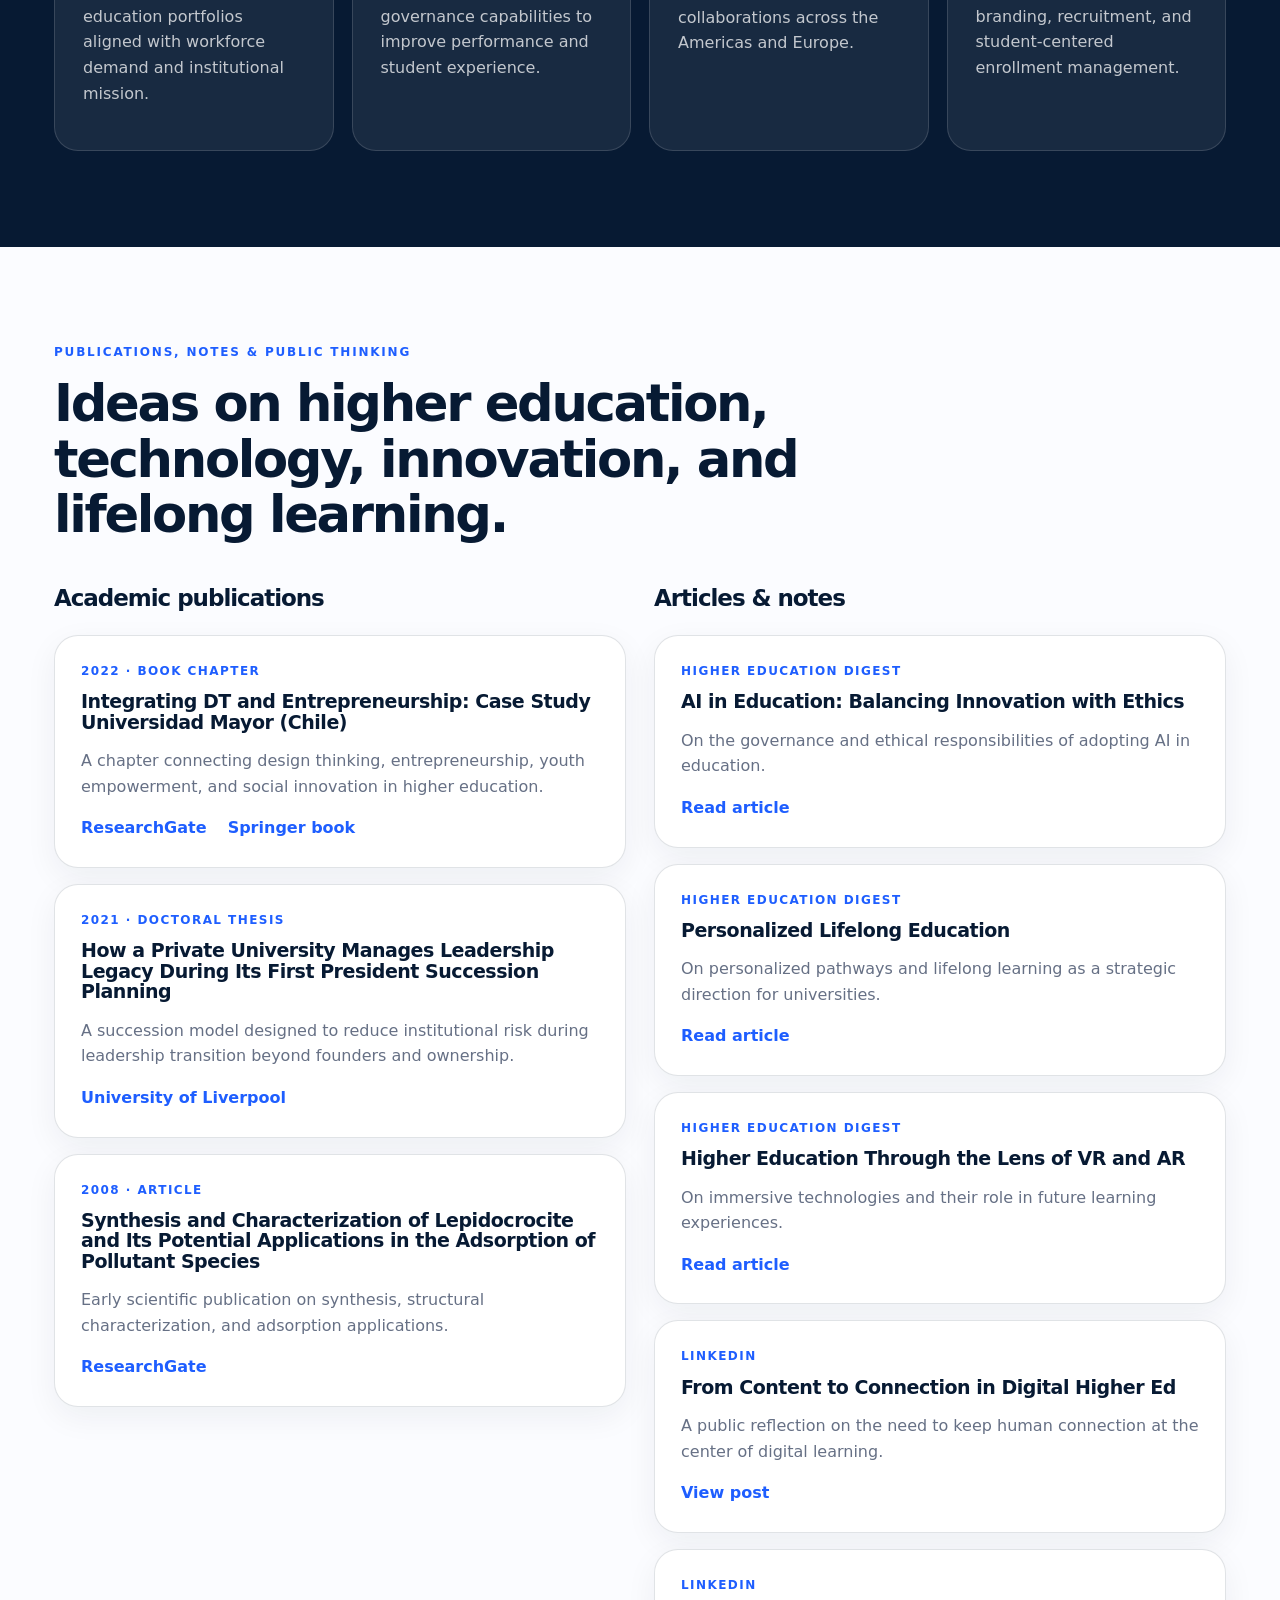
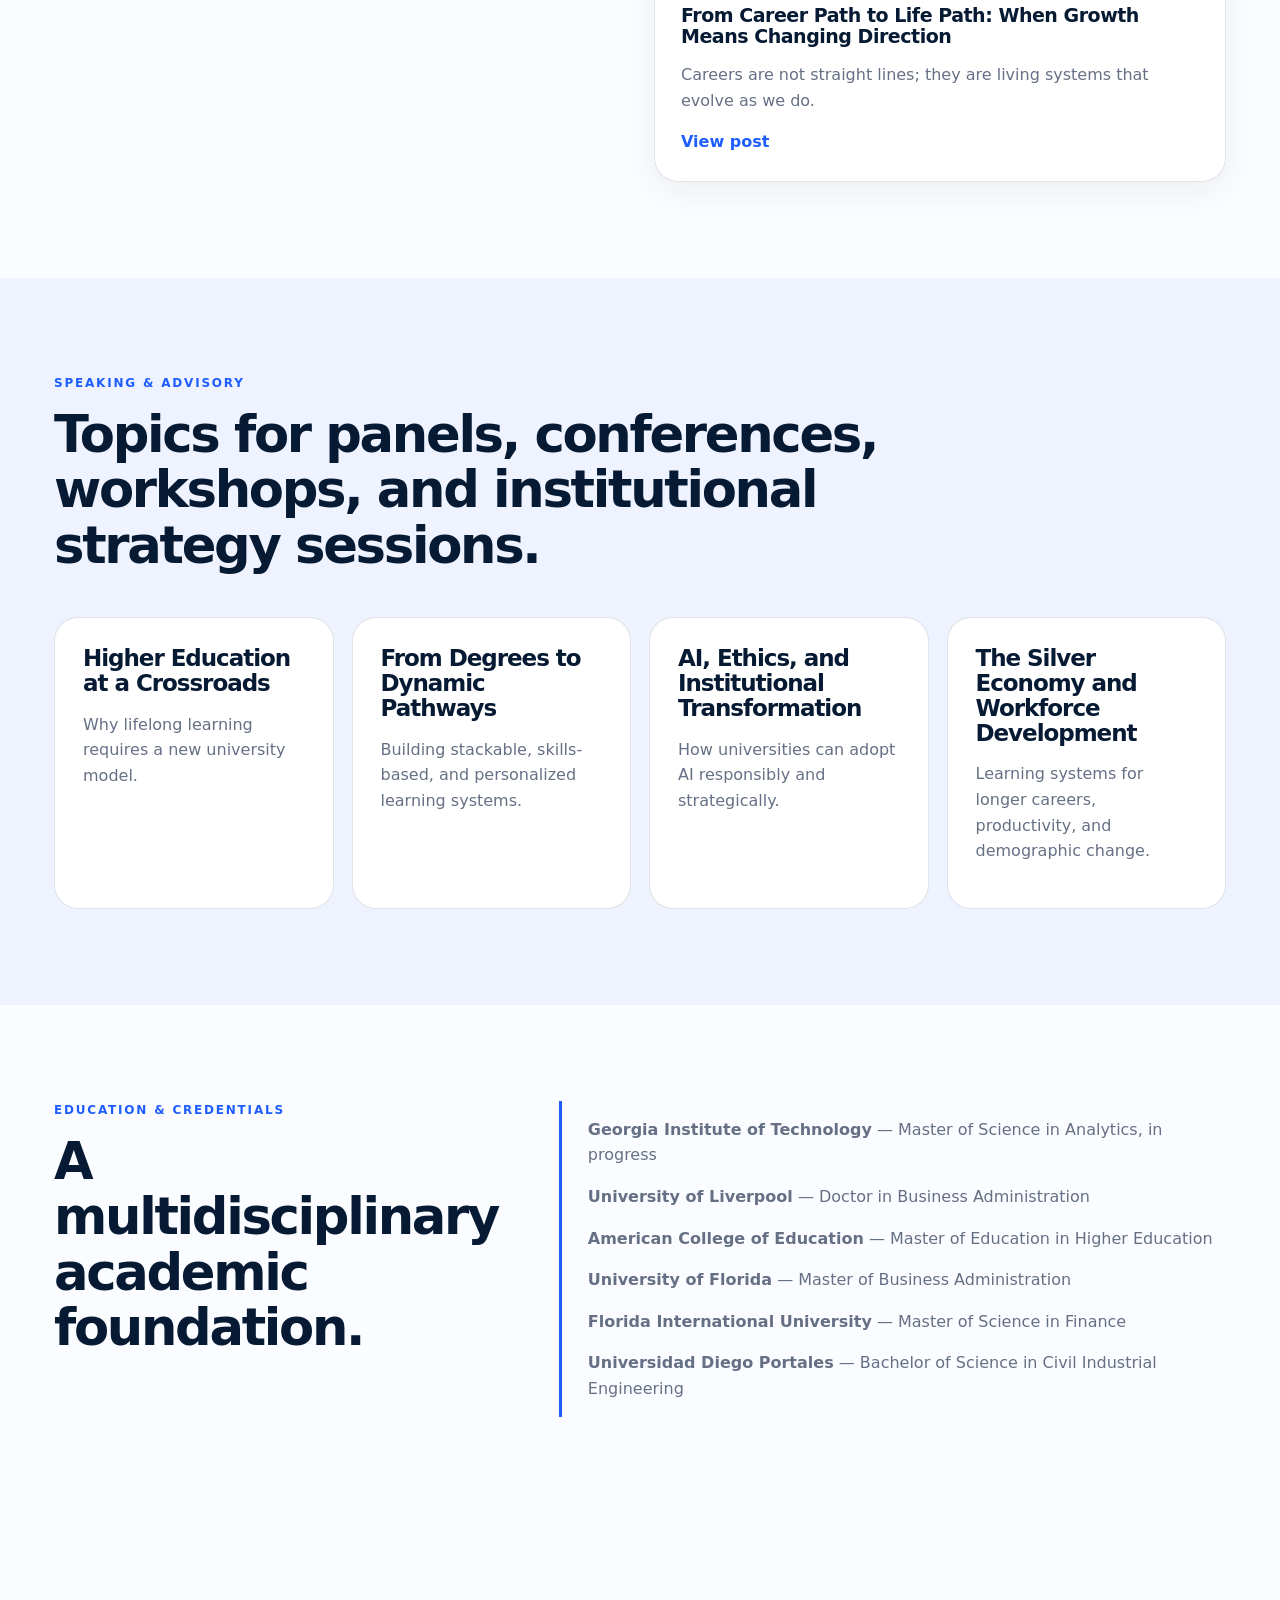
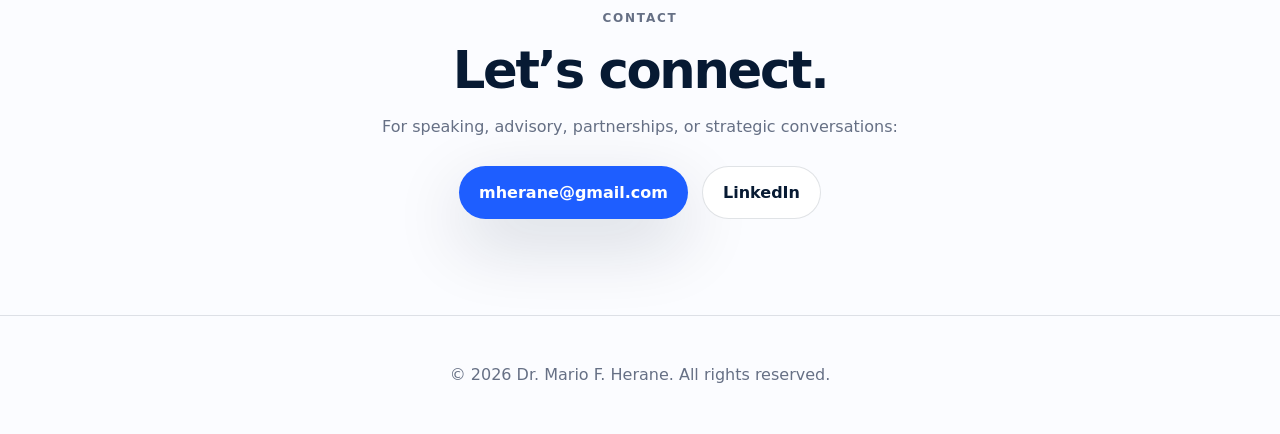
==== commit bcddedb1: "Update index.html" ====
--- a/index.html
+++ b/index.html
@@ -9,7 +9,7 @@
   <meta property="og:description" content="Higher Education Strategy • Lifelong Learning • Digital Transformation • Global Partnerships" />
   <meta property="og:image" content="./assets/mario-herane-hero.jpg" />
   <link rel="preload" href="./assets/mario-herane-hero.jpg" as="image" />
-  <link rel="stylesheet" href="styles.css" />
+  <link rel="stylesheet" href="./styles.css" />
 </head>
 <body>
   <header class="site-header">
@@ -31,7 +31,7 @@
 
   <main id="top">
     <section class="hero">
-      <div class="hero-bg" role="img" aria-label="Portrait of Dr. Mario Herane"></div>
+      <div class="hero-bg" role="img" aria-label="University lifelong learning environment"></div>
       <div class="hero-overlay"></div>
       <div class="hero-content">
         <p class="eyebrow" data-i18n="hero_eyebrow">Higher Education • Strategy • Lifelong Learning</p>
@@ -109,74 +109,80 @@
 
     <section class="section" id="publications">
       <div class="section-heading">
-        <p class="eyebrow" data-i18n="pub_eyebrow">Publications, notes & public thinking</p>
+        <p class="eyebrow" data-i18n="pub_eyebrow">Publications, notes &amp; public thinking</p>
         <h2 data-i18n="pub_title">Ideas on higher education, technology, innovation, and lifelong learning.</h2>
       </div>
 
       <div class="pub-layout">
         <div class="pub-column">
           <h3 data-i18n="pub_academic">Academic publications</h3>
+
           <article class="pub-item">
             <span>2022 · Book chapter</span>
             <h4>Integrating DT and Entrepreneurship: Case Study Universidad Mayor (Chile)</h4>
-            <p data-i18n="pub1_p">A chapter connecting design thinking, entrepreneurship, youth empowerment, and social innovation in higher education.</p>
-            <a href="https://www.researchgate.net/profile/Mario-Herane" target="_blank" rel="noopener">ResearchGate</a>
-            <a href="https://link.springer.com/book/10.1007/978-3-030-89113-8" target="_blank" rel="noopener">Springer book</a>
+            <p data-i18n="pub1_p">
+              A chapter connecting design thinking, entrepreneurship, youth empowerment, and social innovation in higher education.
+            </p>
+            <a href="https://www.researchgate.net/profile/Mario-Herane" target="_blank" rel="noopener noreferrer">ResearchGate</a>
+            <a href="https://link.springer.com/book/10.1007/978-3-030-89113-8" target="_blank" rel="noopener noreferrer">Springer book</a>
+          </article>
+
+          <article class="pub-item">
+            <span>2021 · Doctoral thesis</span>
+            <h4>How a Private University Manages Leadership Legacy During Its First President Succession Planning</h4>
+            <p data-i18n="pub3_p">
+              A succession model designed to reduce institutional risk during leadership transition beyond founders and ownership.
+            </p>
+            <a href="https://livrepository.liverpool.ac.uk/3125623/" target="_blank" rel="noopener noreferrer">University of Liverpool</a>
           </article>
 
           <article class="pub-item">
             <span>2008 · Article</span>
-            <h4>Synthesis and characterization of lepidocrocite and its potential applications in the adsorption of pollutant species</h4>
-            <p data-i18n="pub2_p">Early scientific publication on synthesis, structural characterization, and adsorption applications.</p>
-            <a href="https://www.researchgate.net/profile/Mario-Herane" target="_blank" rel="noopener">ResearchGate</a>
-          </article>
-        </div>
-
-          <article class="pub-item">
-            <span>2021 · Article</span>
-            <h4>How a private university manages leadership legacy during its first president succession planning</h4>
-            <p data-i18n="pub2_p">Establish a succession model that could minimize the risk associated with this evolution beyond its owners and founding members. </p>
-            <a href="https://livrepository.liverpool.ac.uk/3125623/" target="_blank" rel="noopener">University of Liverpool</a>
+            <h4>Synthesis and Characterization of Lepidocrocite and Its Potential Applications in the Adsorption of Pollutant Species</h4>
+            <p data-i18n="pub2_p">
+              Early scientific publication on synthesis, structural characterization, and adsorption applications.
+            </p>
+            <a href="https://www.researchgate.net/profile/Mario-Herane" target="_blank" rel="noopener noreferrer">ResearchGate</a>
           </article>
         </div>
 
         <div class="pub-column">
-          <h3 data-i18n="pub_thought">Articles & notes</h3>
+          <h3 data-i18n="pub_thought">Articles &amp; notes</h3>
+
           <article class="pub-item">
             <span>Higher Education Digest</span>
             <h4>AI in Education: Balancing Innovation with Ethics</h4>
             <p data-i18n="note1_p">On the governance and ethical responsibilities of adopting AI in education.</p>
-            <a href="https://www.highereducationdigest.com/ai-in-education-balancing-innovation-with-ethics/" target="_blank" rel="noopener">Read article</a>
+            <a href="https://www.highereducationdigest.com/ai-in-education-balancing-innovation-with-ethics/" target="_blank" rel="noopener noreferrer">Read article</a>
           </article>
 
           <article class="pub-item">
             <span>Higher Education Digest</span>
             <h4>Personalized Lifelong Education</h4>
             <p data-i18n="note2_p">On personalized pathways and lifelong learning as a strategic direction for universities.</p>
-            <a href="https://www.highereducationdigest.com/personalized-lifelong-education/" target="_blank" rel="noopener">Read article</a>
+            <a href="https://www.highereducationdigest.com/personalized-lifelong-education/" target="_blank" rel="noopener noreferrer">Read article</a>
           </article>
 
           <article class="pub-item">
             <span>Higher Education Digest</span>
             <h4>Higher Education Through the Lens of VR and AR</h4>
             <p data-i18n="note3_p">On immersive technologies and their role in future learning experiences.</p>
-            <a href="https://www.highereducationdigest.com/higher-education-through-the-lens-of-vr-and-ar/" target="_blank" rel="noopener">Read article</a>
+            <a href="https://www.highereducationdigest.com/higher-education-through-the-lens-of-vr-and-ar/" target="_blank" rel="noopener noreferrer">Read article</a>
           </article>
 
           <article class="pub-item">
             <span>LinkedIn</span>
             <h4>From Content to Connection in Digital Higher Ed</h4>
             <p data-i18n="note4_p">A public reflection on the need to keep human connection at the center of digital learning.</p>
-            <a href="https://www.linkedin.com/posts/mherane_2025-students-and-technology-report-shaping-activity-7352082278451171328-lfEZ" target="_blank" rel="noopener">View post</a>
-          </article>
-
-         <article class="pub-item">
-           <span>LinkedIn</span>
-           <h4>From Career Path to Life Path: When Growth Means Changing Direction</h4>
-           <p data-i18n="note4_p">Careers are not straight lines, they are living systems that evolve as we do.</p>
-           <a href="https://www.linkedin.com/pulse/from-career-path-life-when-growth-means-changing-mario-ih8kc/" target="_blank" rel="noopener">View post</a>
-         </article>
-
+            <a href="https://www.linkedin.com/posts/mherane_2025-students-and-technology-report-shaping-activity-7352082278451171328-lfEZ" target="_blank" rel="noopener noreferrer">View post</a>
+          </article>
+
+          <article class="pub-item">
+            <span>LinkedIn</span>
+            <h4>From Career Path to Life Path: When Growth Means Changing Direction</h4>
+            <p data-i18n="note5_p">Careers are not straight lines; they are living systems that evolve as we do.</p>
+            <a href="https://www.linkedin.com/pulse/from-career-path-life-when-growth-means-changing-mario-ih8kc/" target="_blank" rel="noopener noreferrer">View post</a>
+          </article>
         </div>
       </div>
     </section>
@@ -224,6 +230,6 @@
     <p>© <span id="year"></span> Dr. Mario F. Herane. <span data-i18n="footer">All rights reserved.</span></p>
   </footer>
 
-  <script src="script.js"></script>
+  <script src="./script.js"></script>
 </body>
 </html>
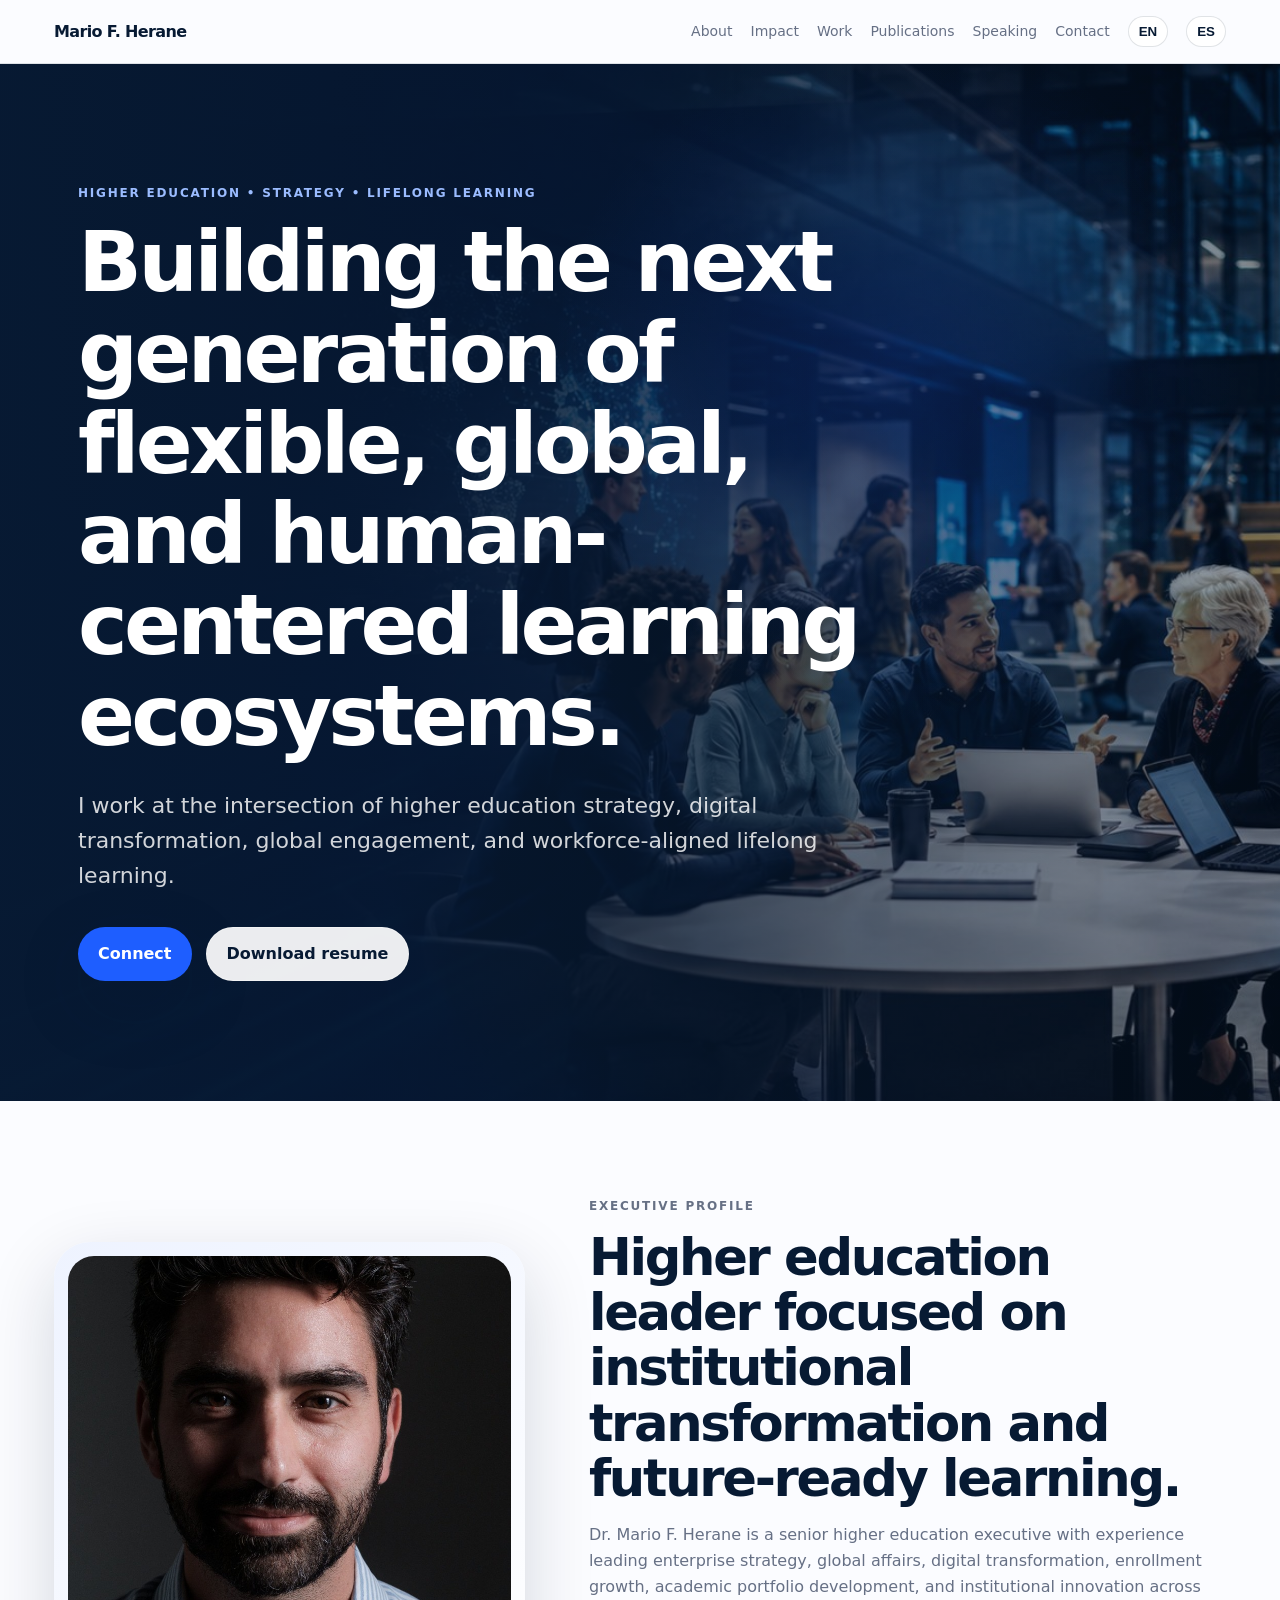
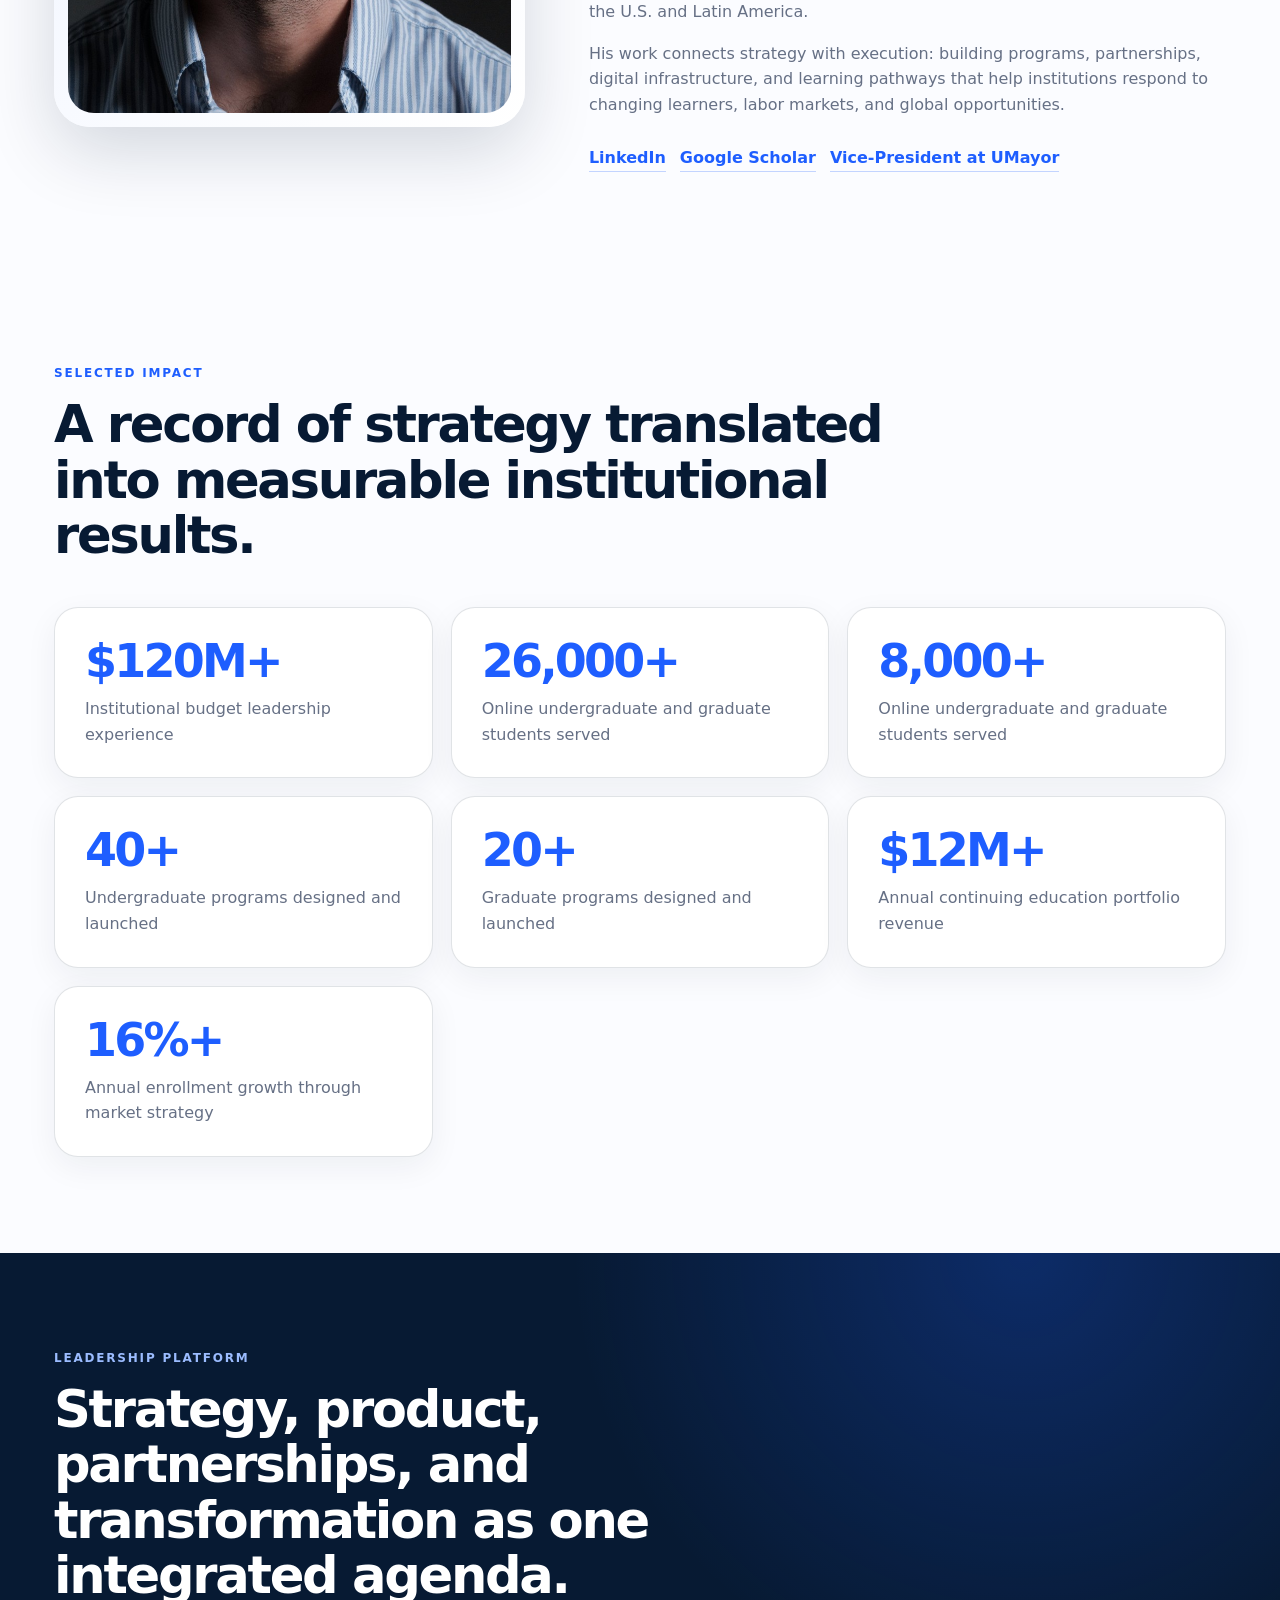
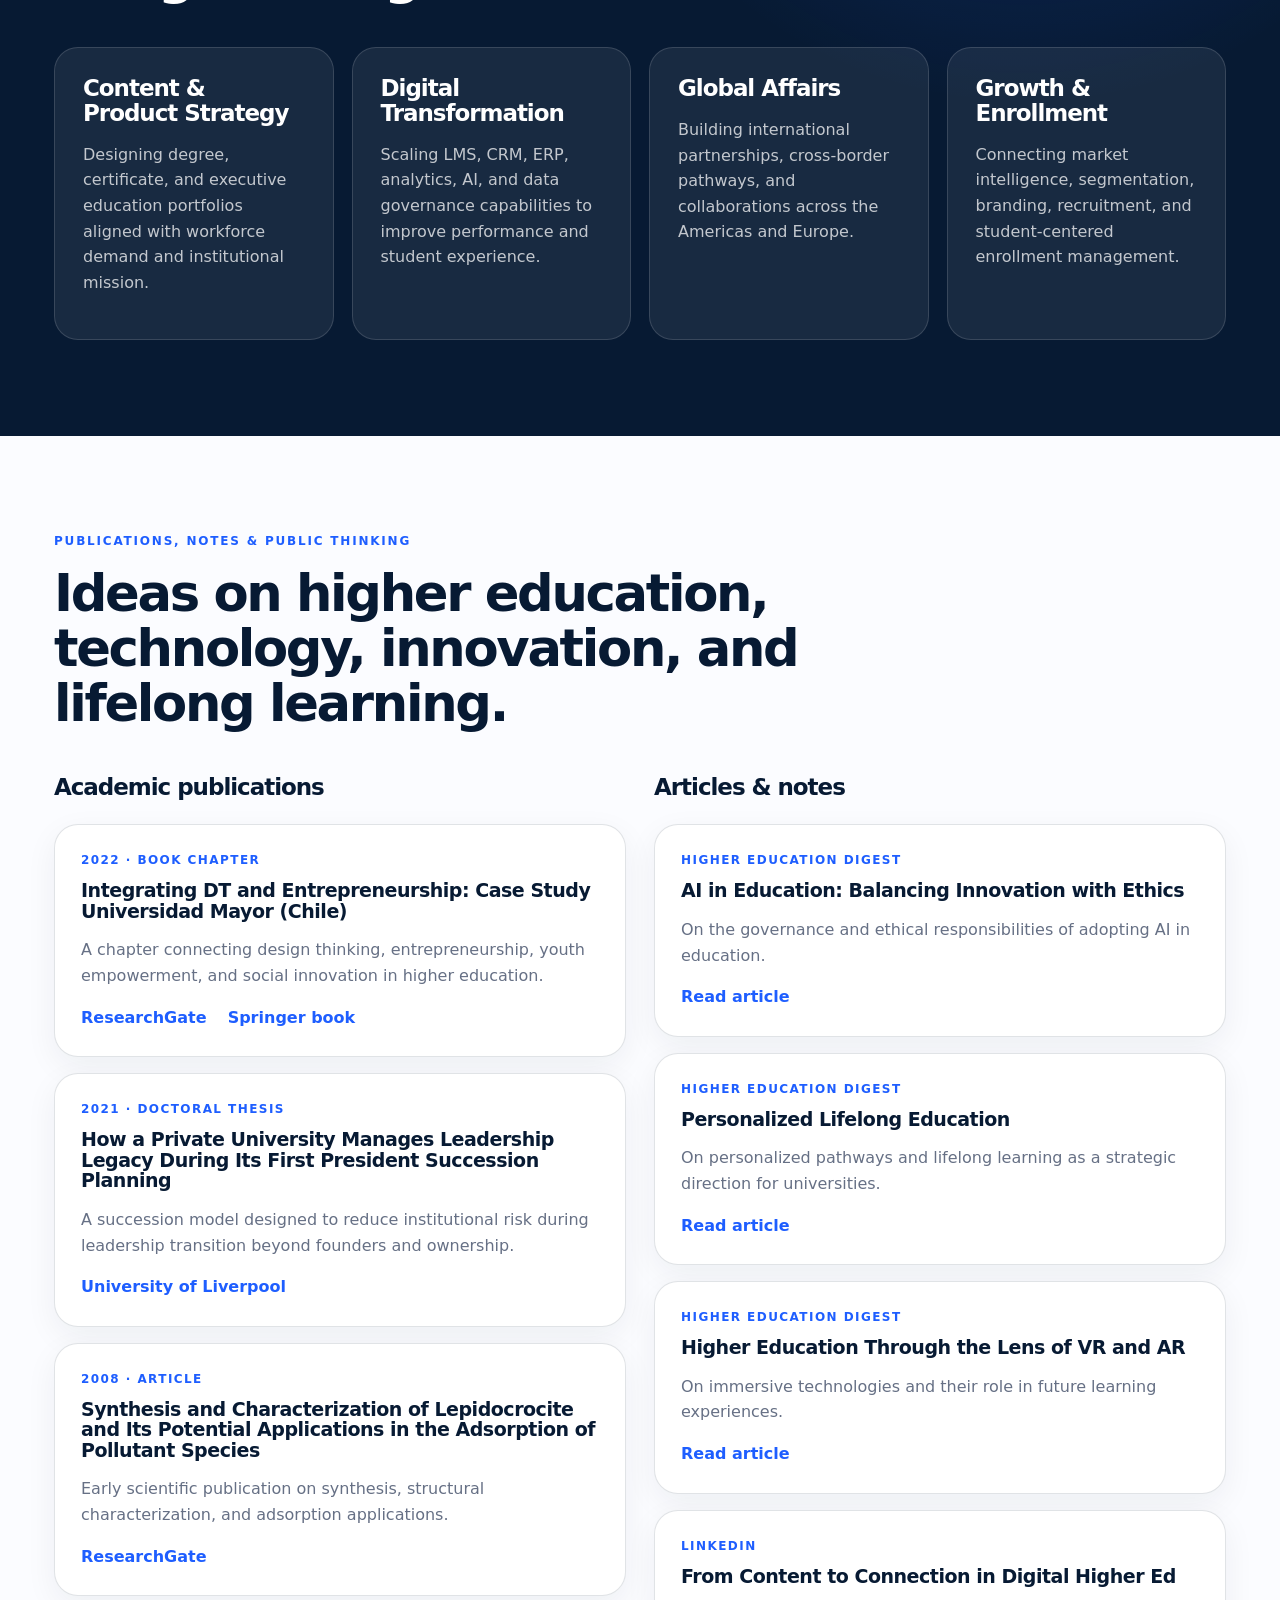
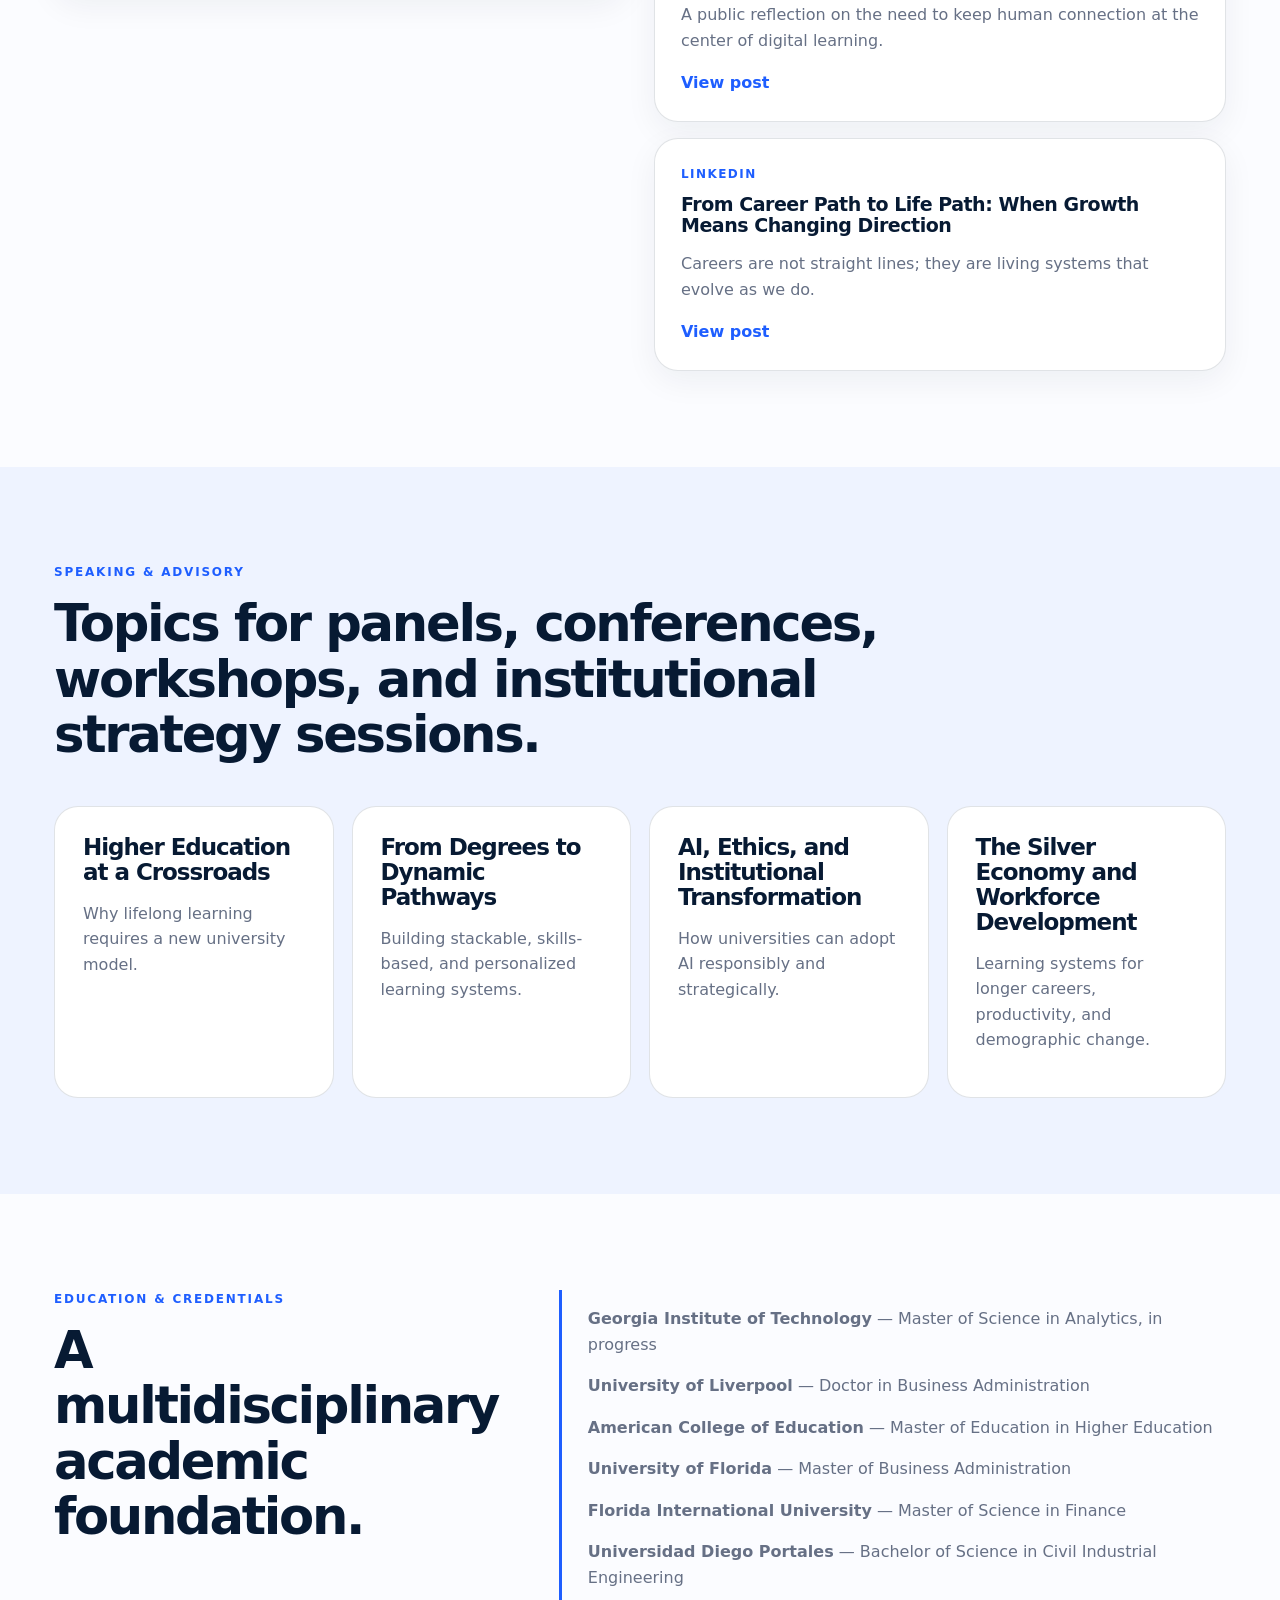
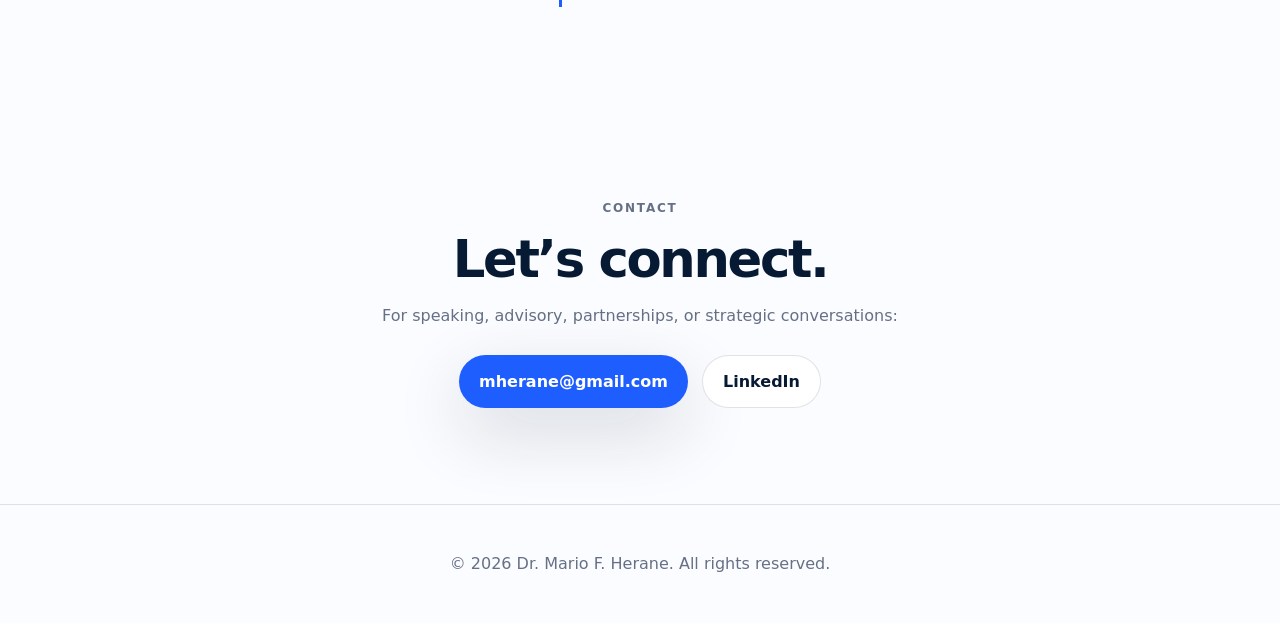
==== commit f6bd5bdd: "Update index.html" ====
--- a/index.html
+++ b/index.html
@@ -74,7 +74,8 @@
       </div>
       <div class="metric-grid">
         <article><strong>$120M+</strong><span data-i18n="metric_1">Institutional budget leadership experience</span></article>
-        <article><strong>8,000+</strong><span data-i18n="metric_2">Online undergraduate and graduate students served</span></article>
+	<article><strong>26,000+</strong><span data-i18n="metric_2">Student population served</span></article>
+        <article><strong>8,000+</strong><span data-i18n="metric_2">Online students supported</span></article>
         <article><strong>40+</strong><span data-i18n="metric_3">Undergraduate programs designed and launched</span></article>
         <article><strong>20+</strong><span data-i18n="metric_4">Graduate programs designed and launched</span></article>
         <article><strong>$12M+</strong><span data-i18n="metric_5">Annual continuing education portfolio revenue</span></article>
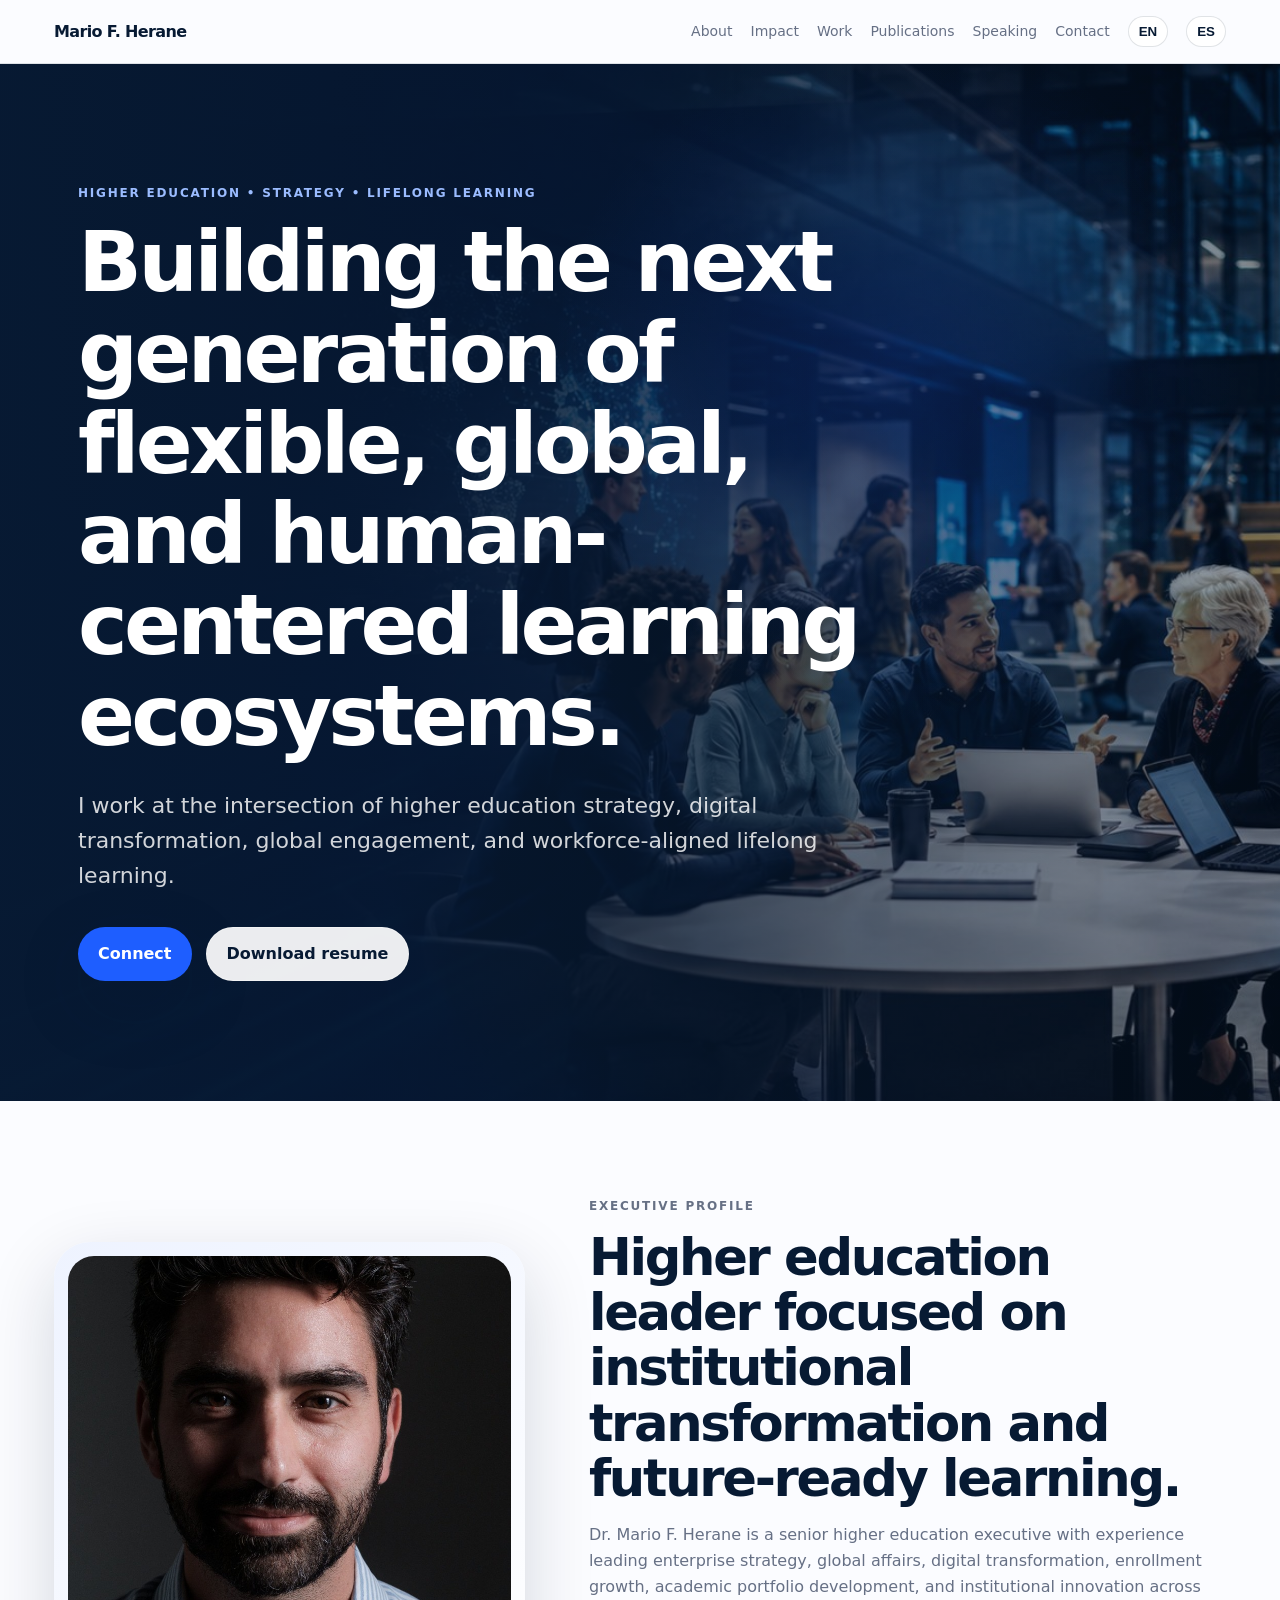
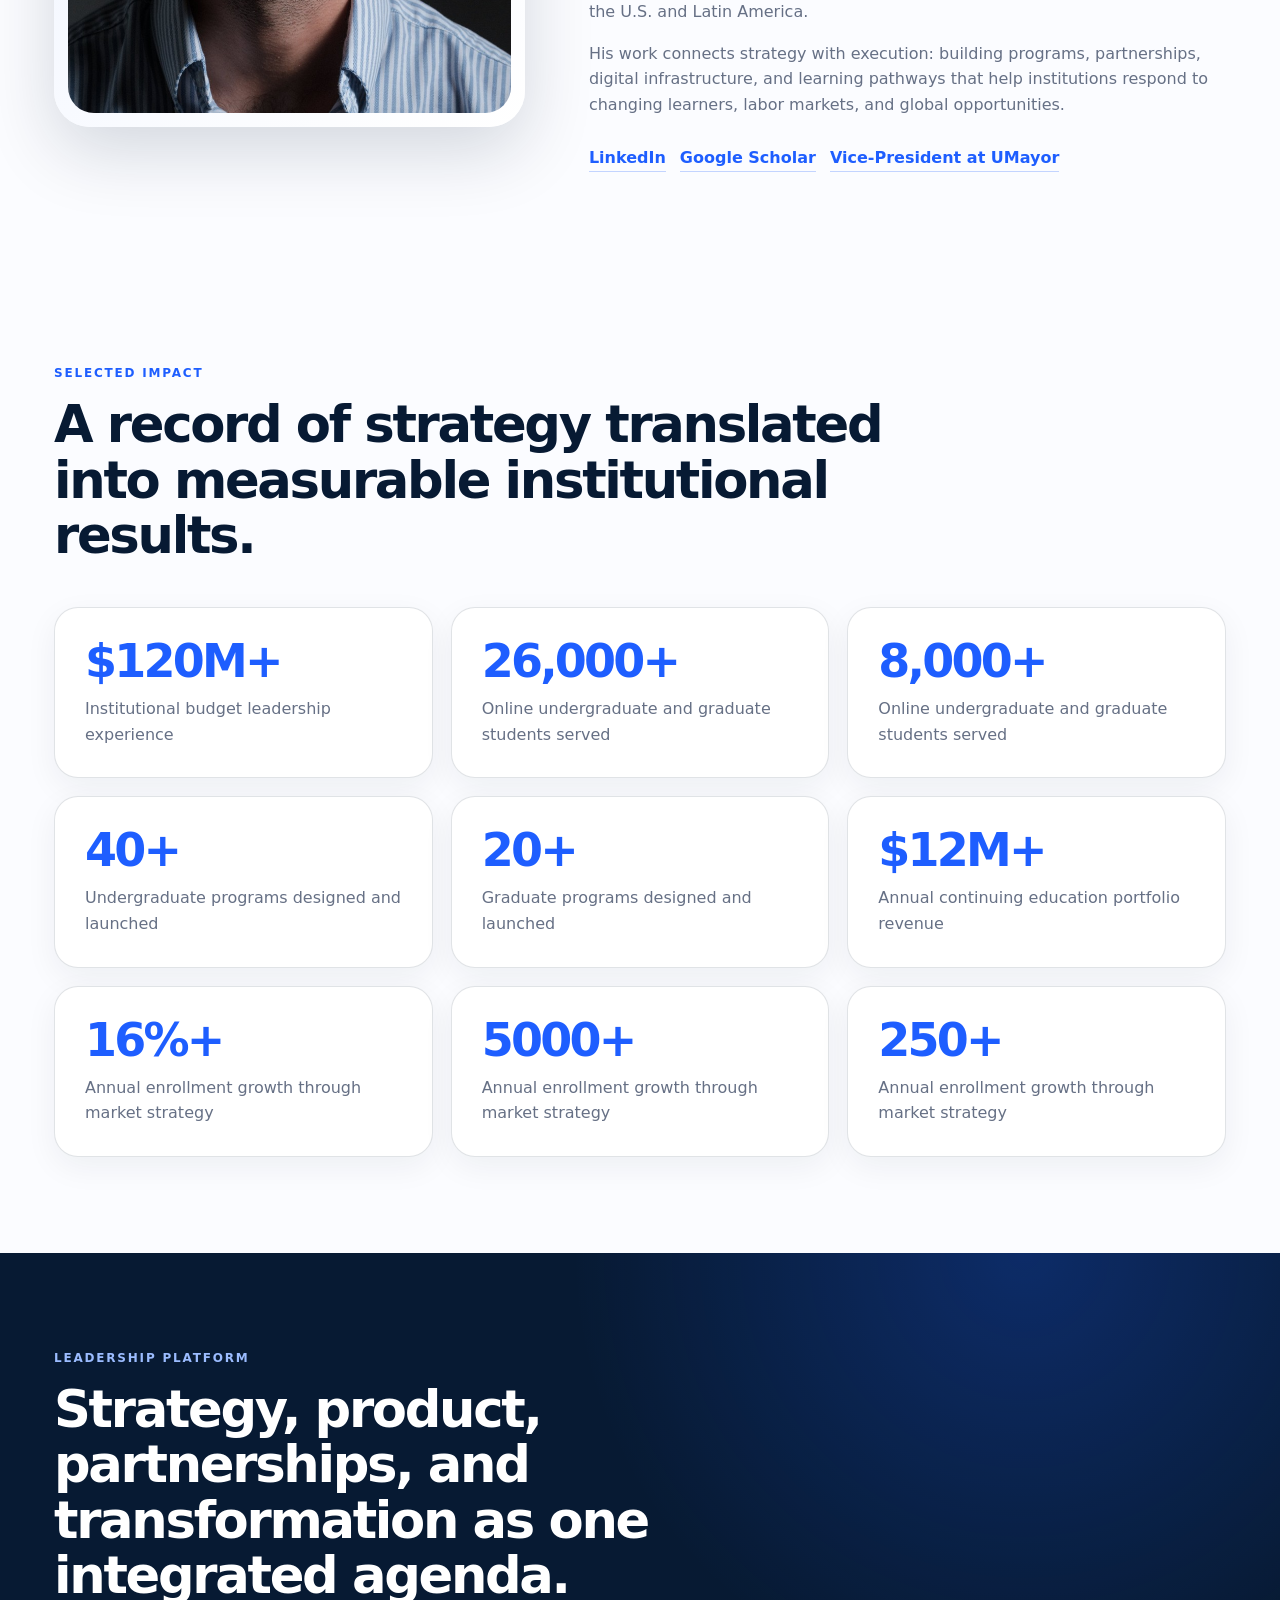
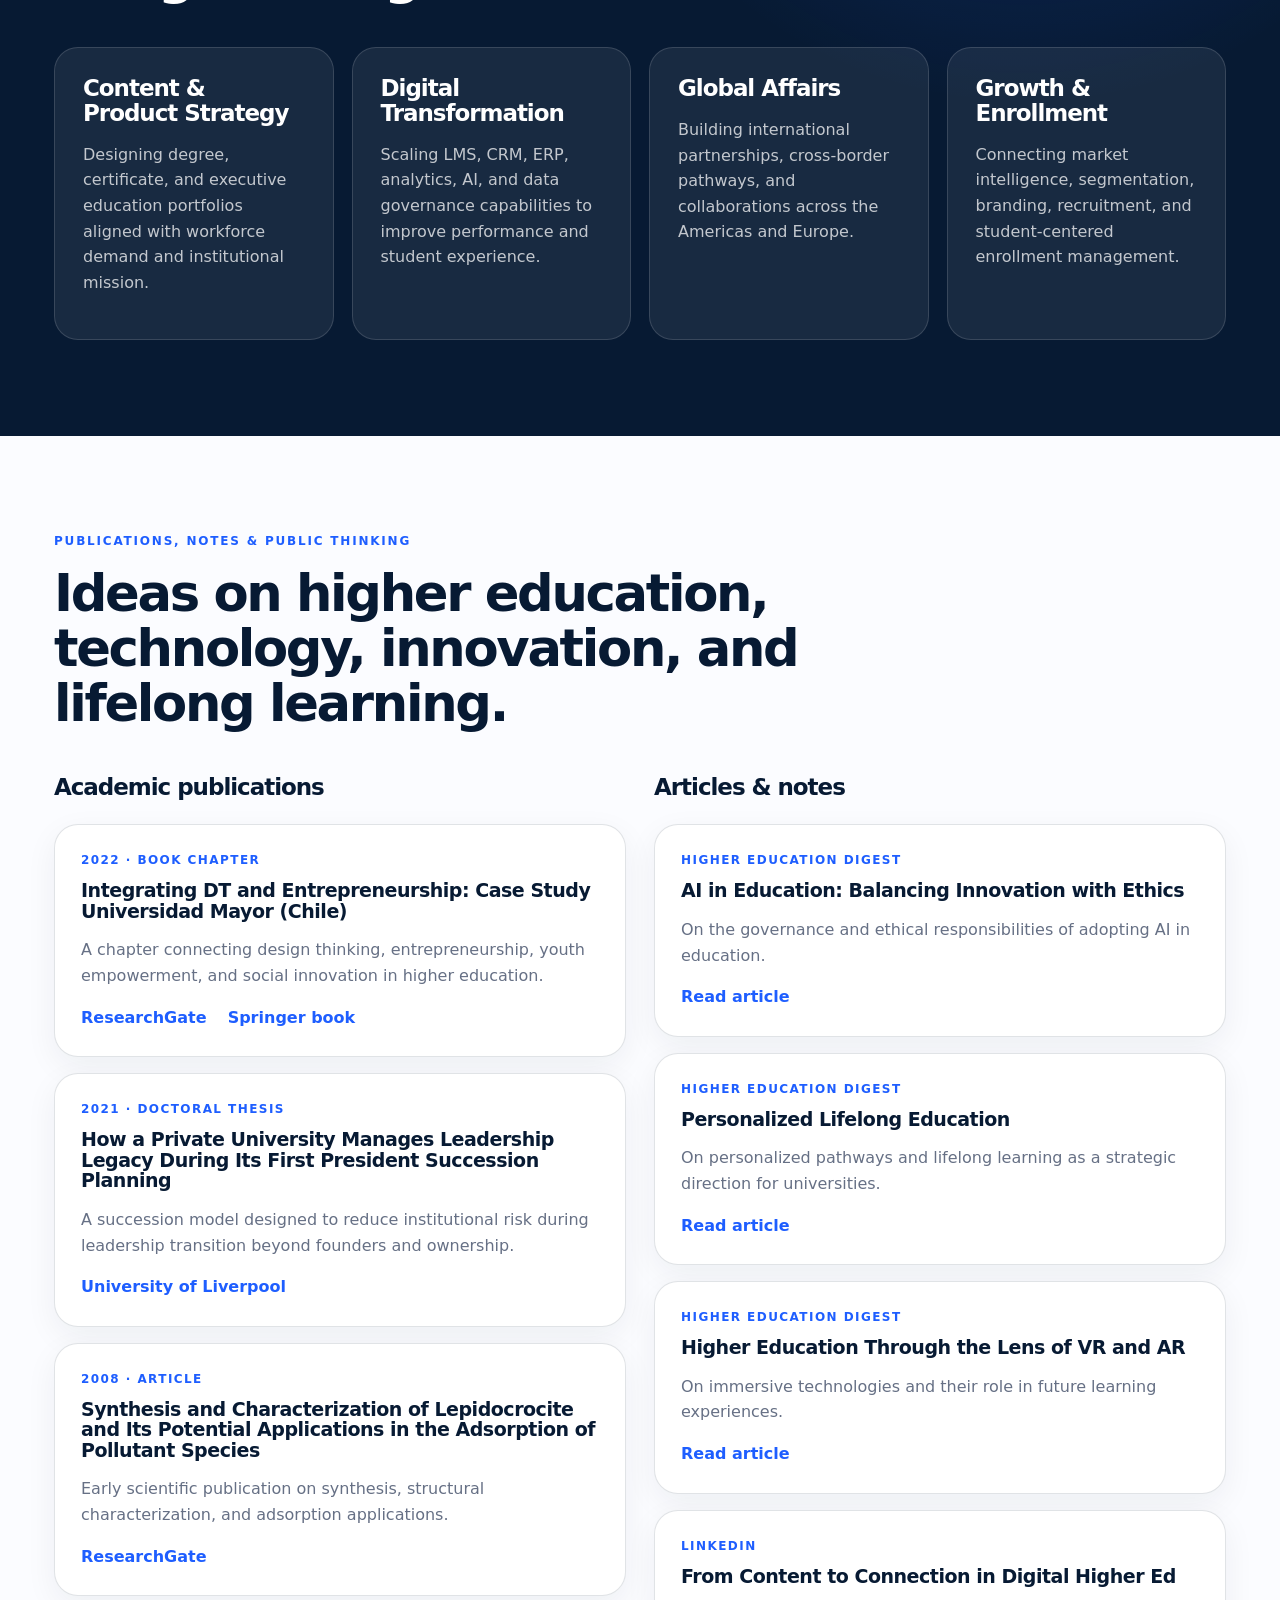
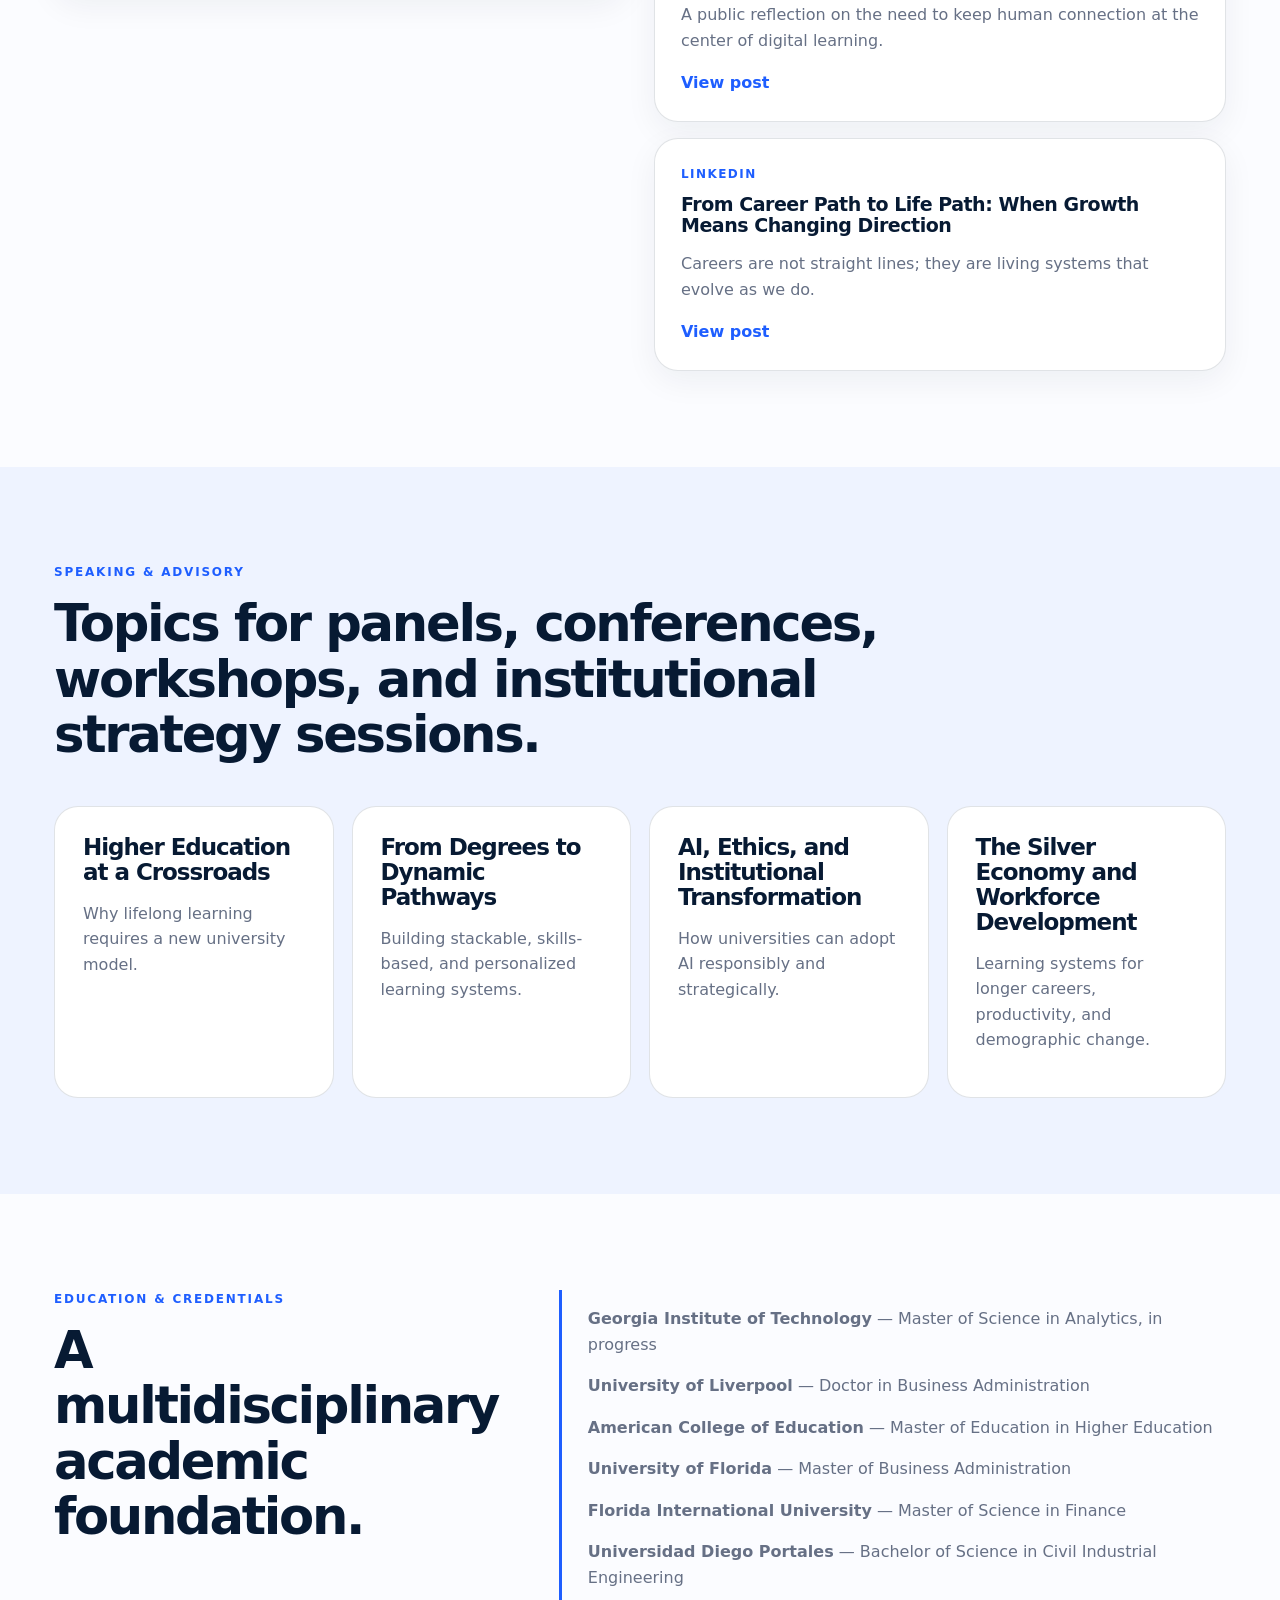
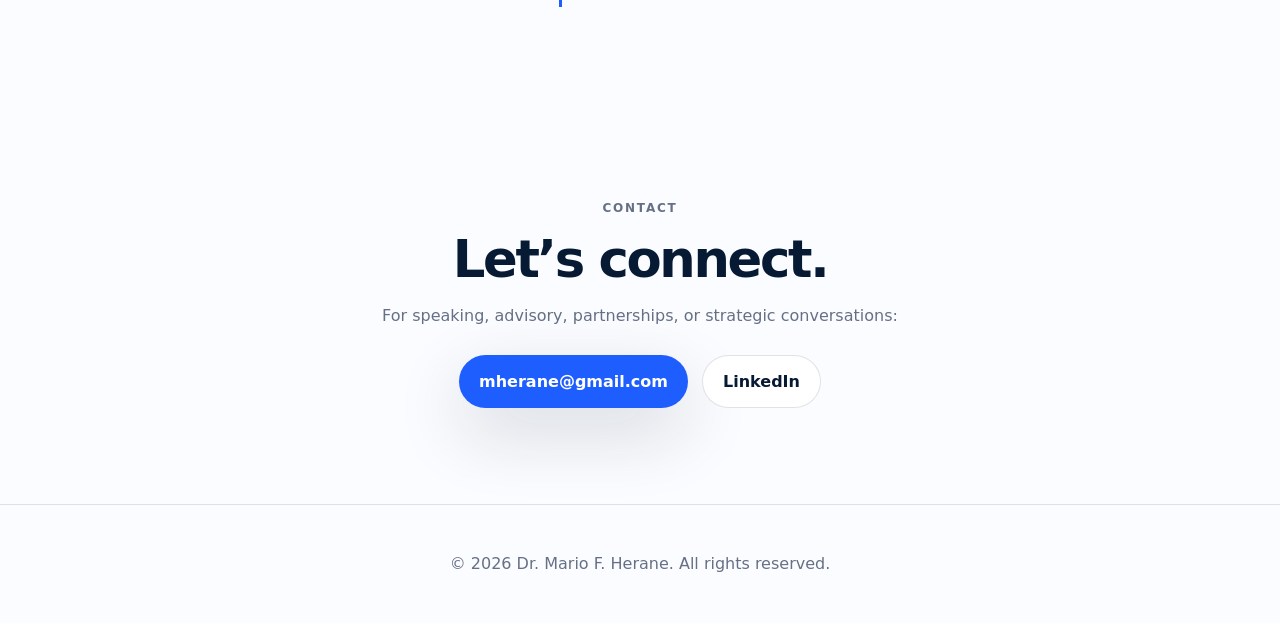
==== commit 424227ea: "Update index.html" ====
--- a/index.html
+++ b/index.html
@@ -80,6 +80,8 @@
         <article><strong>20+</strong><span data-i18n="metric_4">Graduate programs designed and launched</span></article>
         <article><strong>$12M+</strong><span data-i18n="metric_5">Annual continuing education portfolio revenue</span></article>
         <article><strong>16%+</strong><span data-i18n="metric_6">Annual enrollment growth through market strategy</span></article>
+	<article><strong>5000+</strong><span data-i18n="metric_6">Annual enrollment per year</span></article>
+	<article><strong>250+</strong><span data-i18n="metric_6">People managed in local and international teams</span></article>
       </div>
     </section>
 
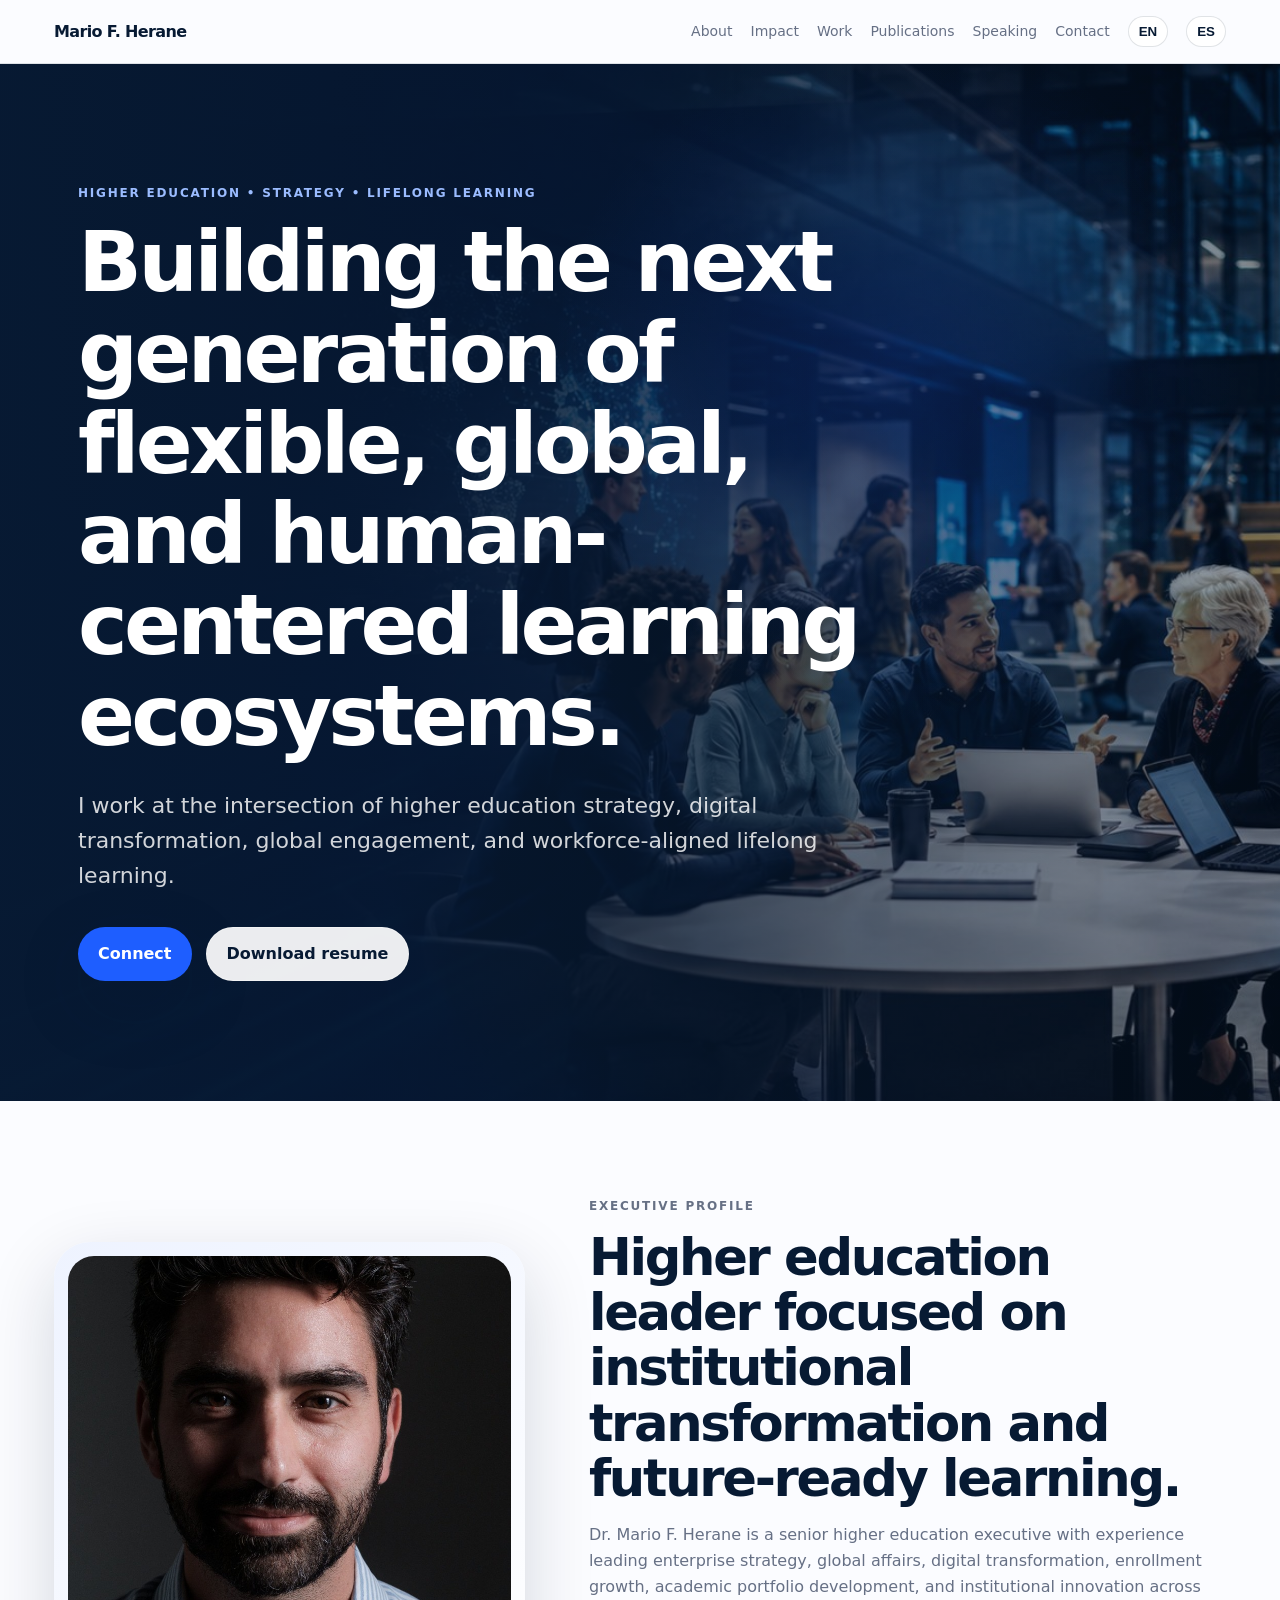
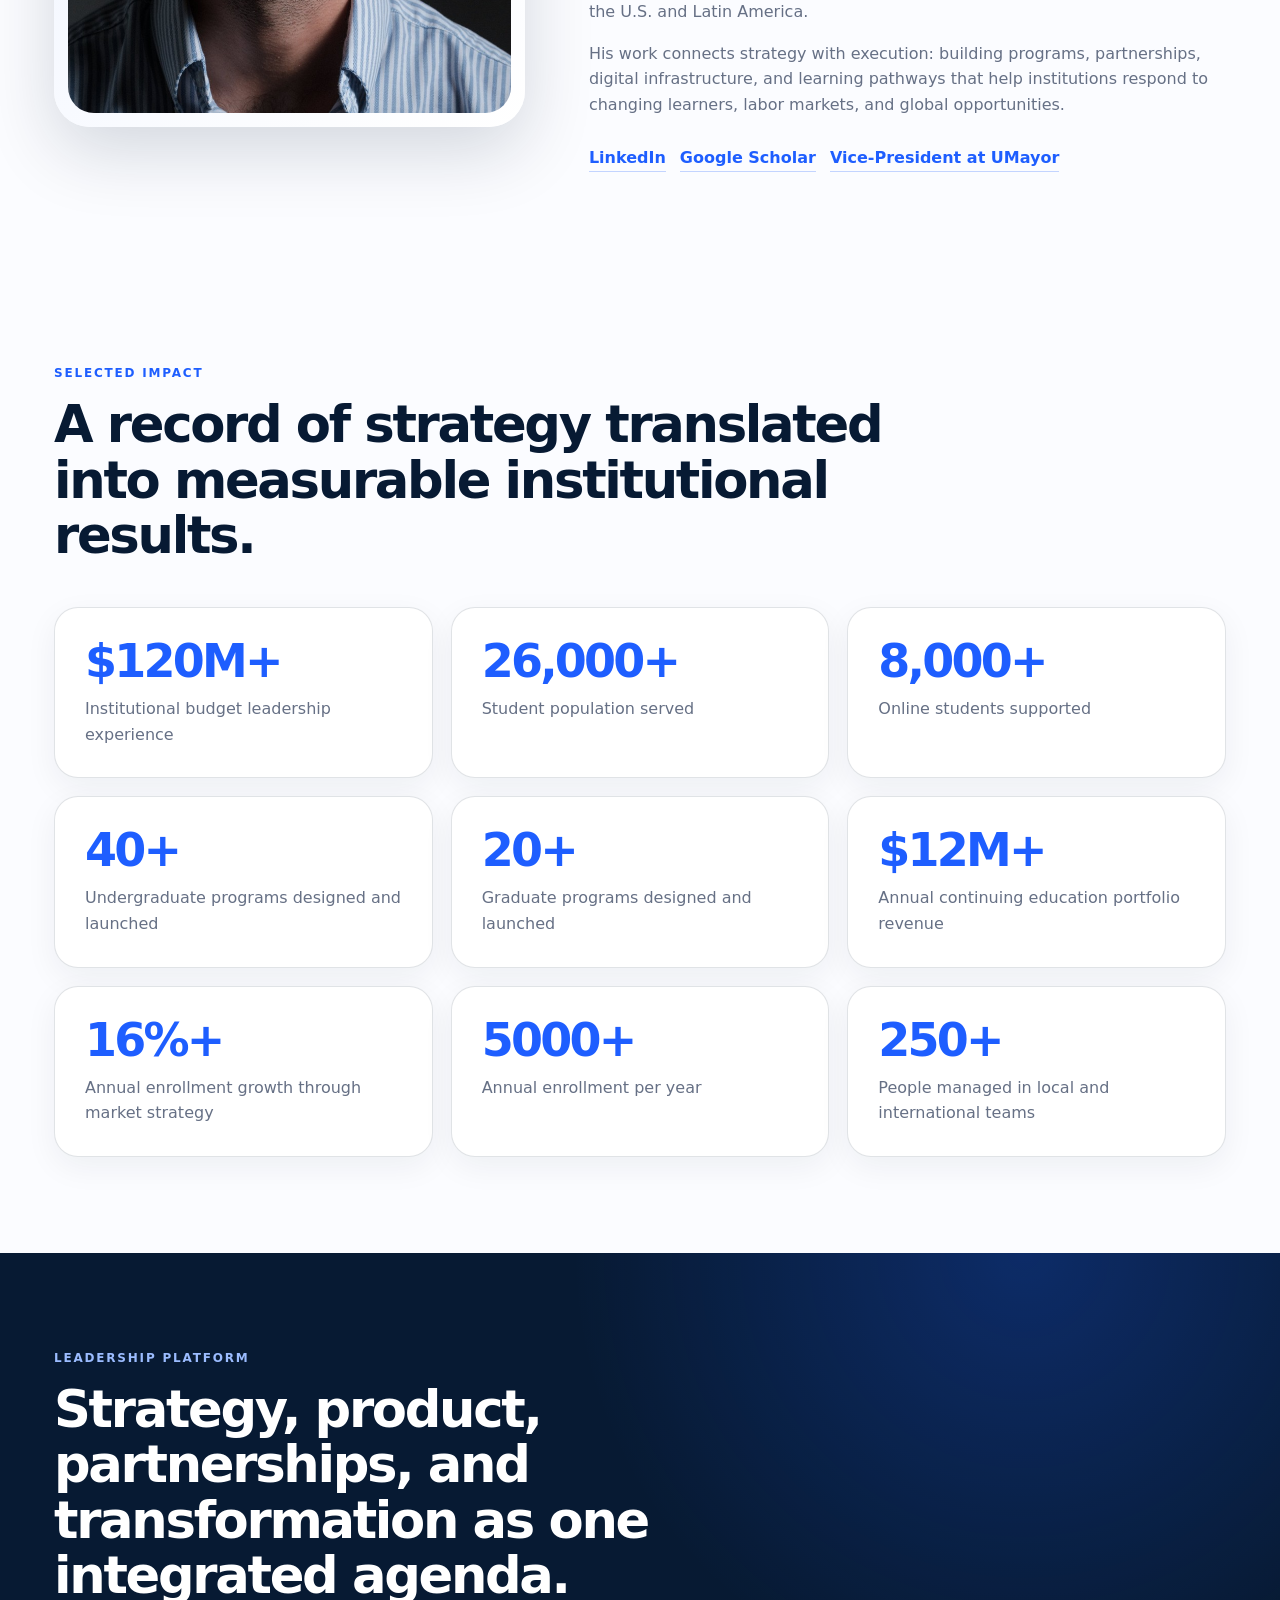
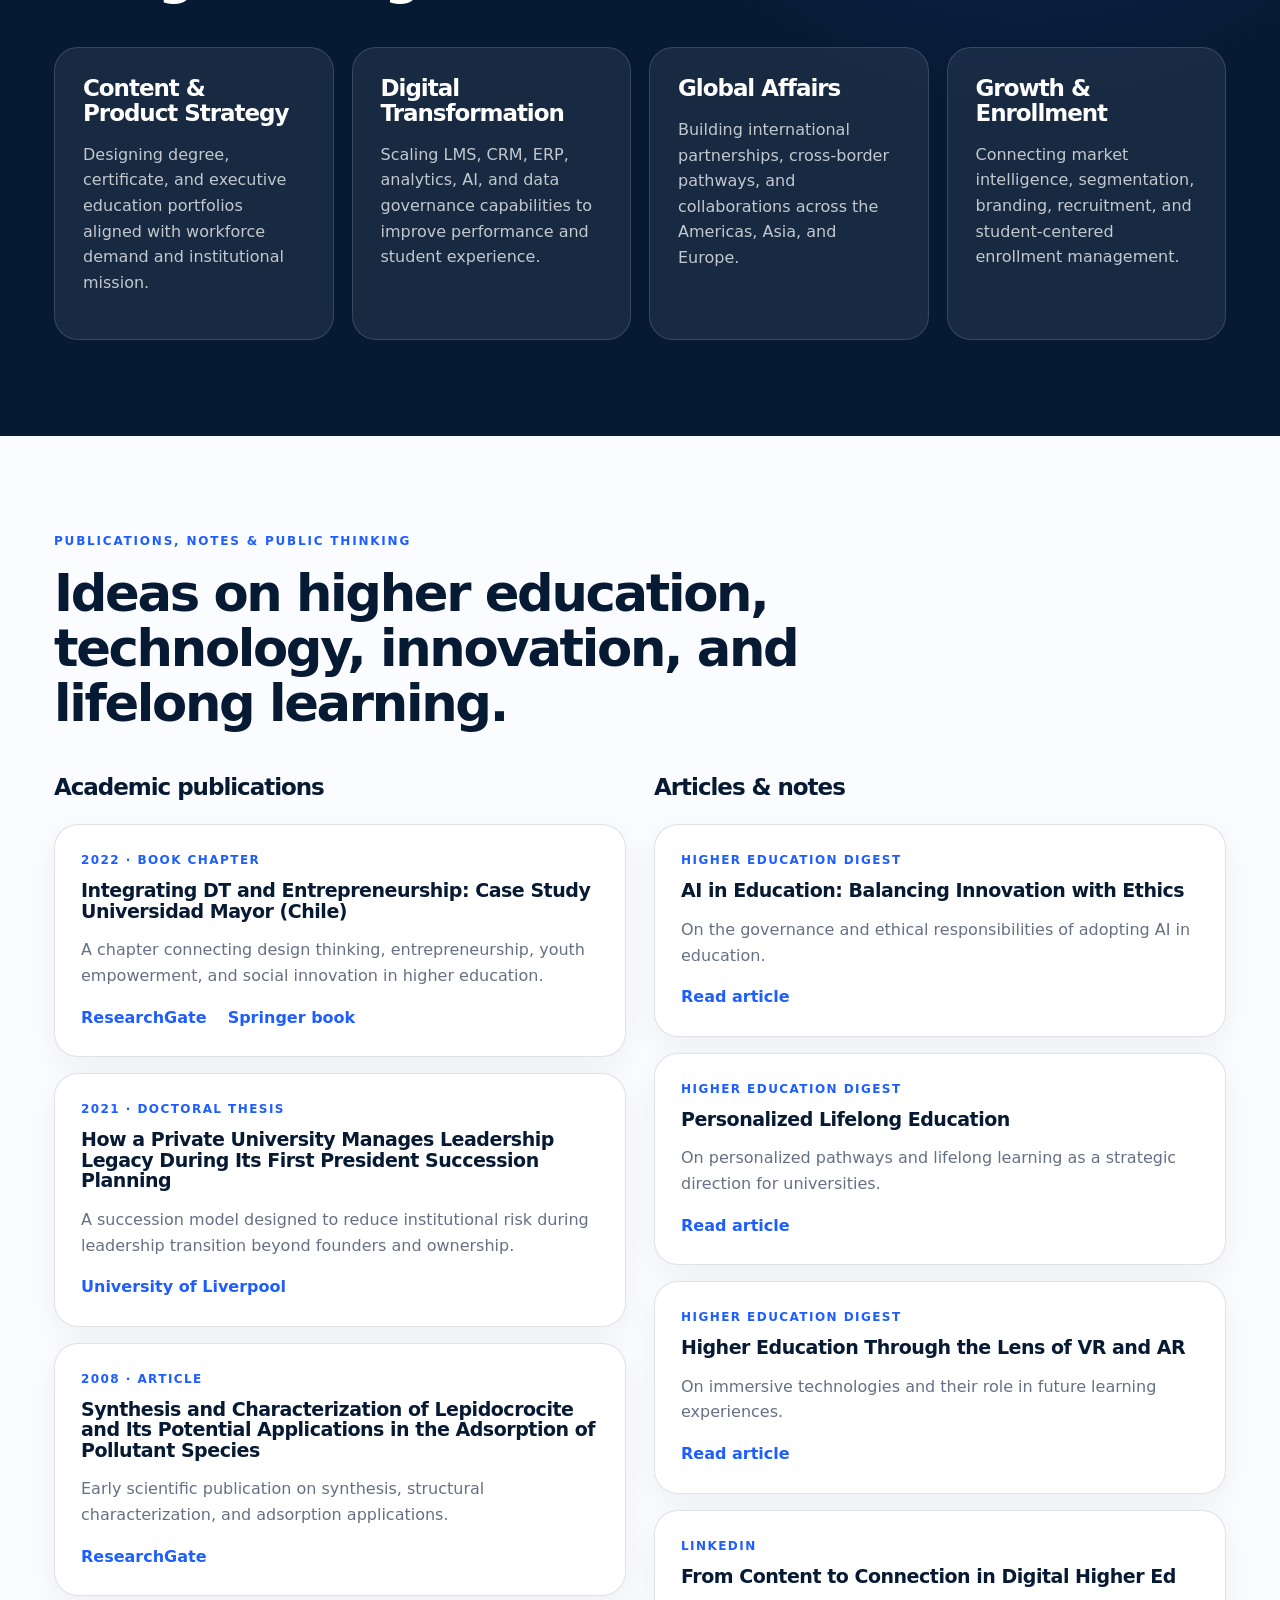
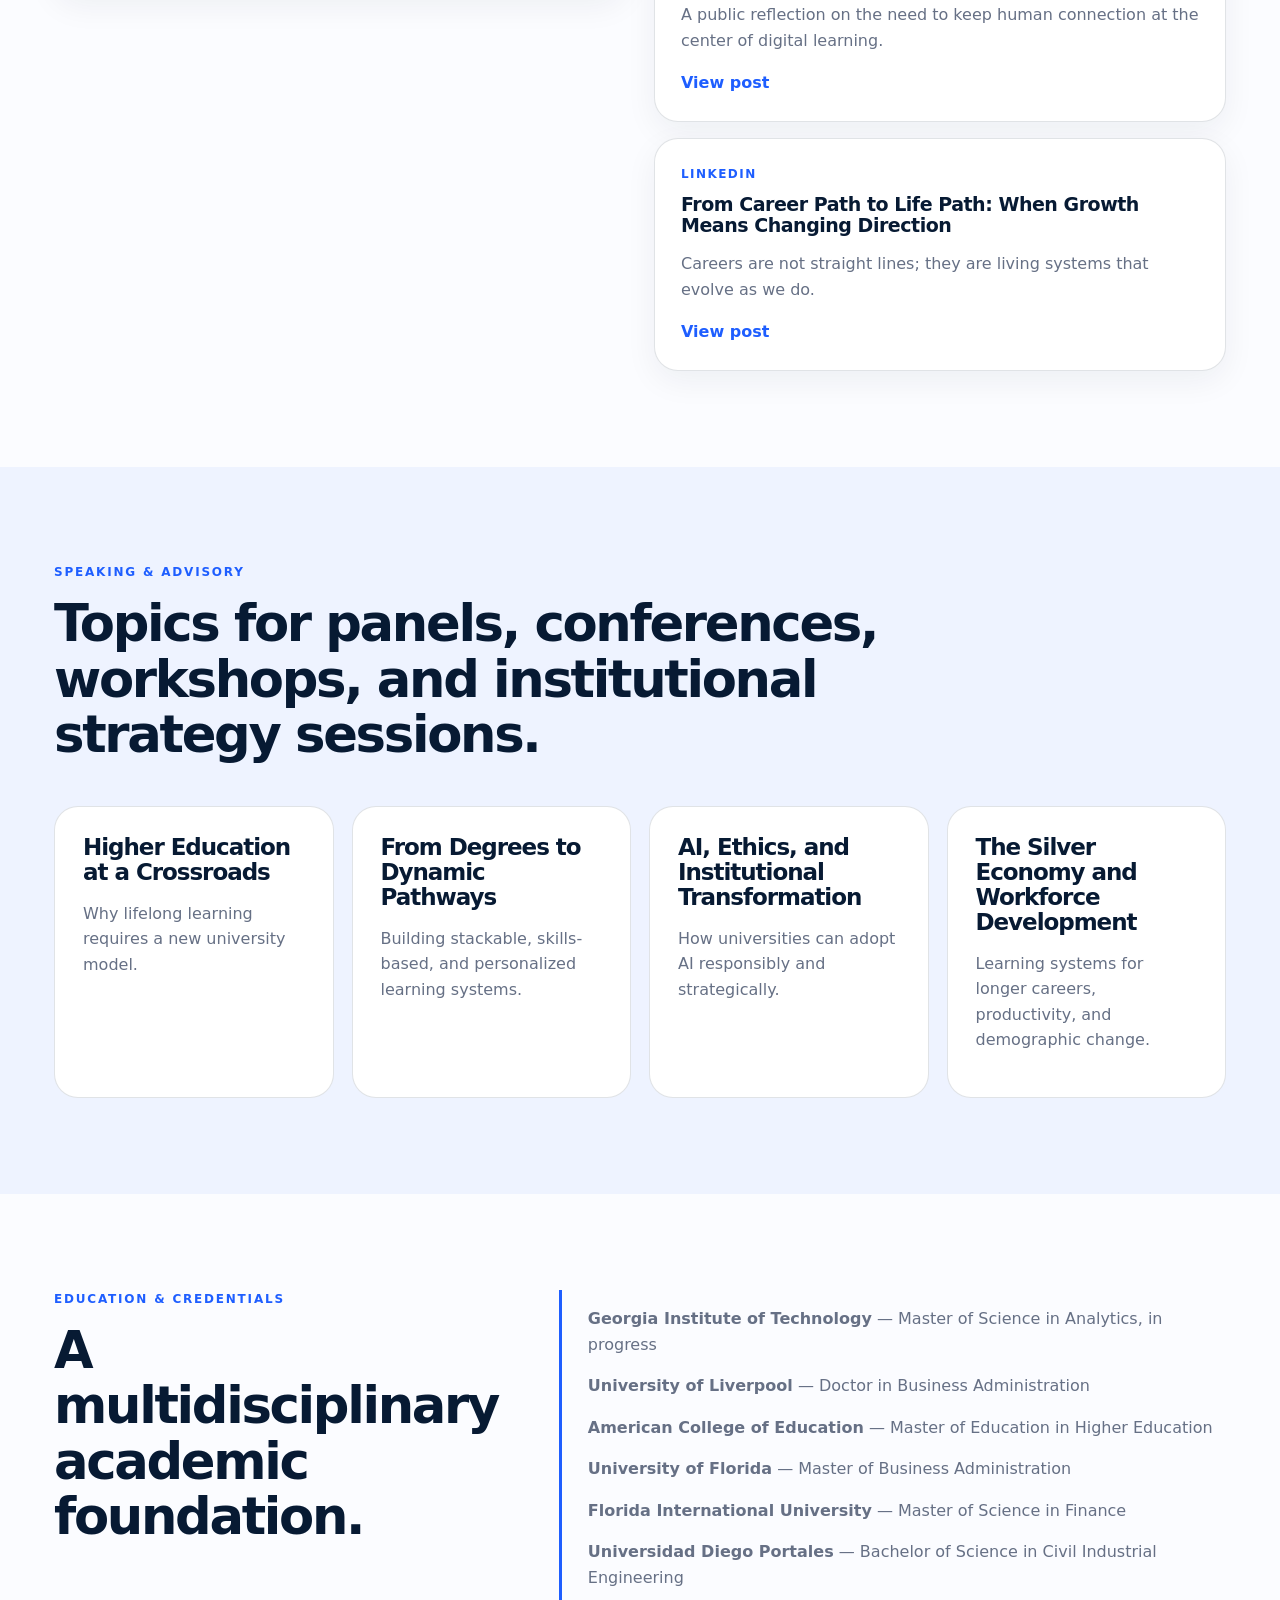
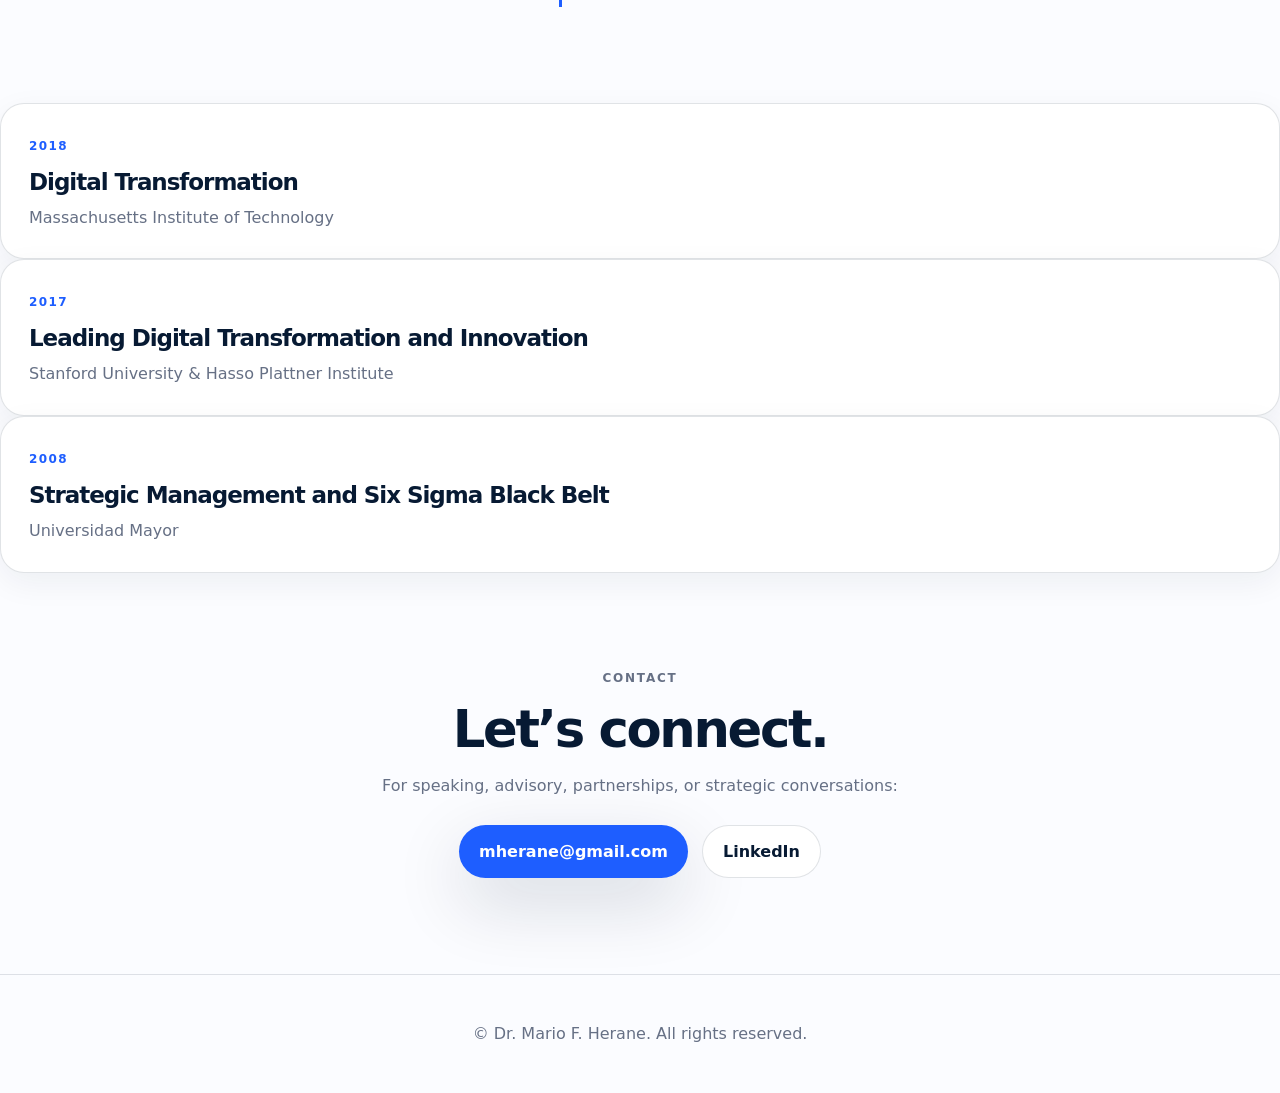
==== commit 5babaf12: "Update of Certifications" ====
--- a/index.html
+++ b/index.html
@@ -218,6 +218,28 @@
       </div>
     </section>
 
+
+    <article class="certification-card">
+      <span class="certification-year">2018</span>
+      <h3>Digital Transformation</h3>
+      <p>Massachusetts Institute of Technology</p>
+    </article>
+
+    <article class="certification-card">
+      <span class="certification-year">2017</span>
+      <h3>Leading Digital Transformation and Innovation</h3>
+      <p>Stanford University &amp; Hasso Plattner Institute</p>
+    </article>
+
+    <article class="certification-card">
+      <span class="certification-year">2008</span>
+      <h3>Strategic Management and Six Sigma Black Belt</h3>
+      <p>Universidad Mayor</p>
+    </article>
+
+  </div>
+</section>
+
     <section class="section contact" id="contact">
       <p class="eyebrow" data-i18n="contact_eyebrow">Contact</p>
       <h2 data-i18n="contact_title">Let’s connect.</h2>
--- a/styles.css
+++ b/styles.css
@@ -414,3 +414,61 @@
 
   .lead { font-size: 19px; }
 }
+
+.section-description {
+  max-width: 760px;
+  color: var(--muted);
+  font-size: 18px;
+}
+
+.certification-grid {
+  display: grid;
+  grid-template-columns: repeat(3, 1fr);
+  gap: 18px;
+}
+
+.certification-card {
+  position: relative;
+  background: var(--white);
+  border: 1px solid var(--line);
+  border-radius: var(--radius);
+  padding: 28px;
+  box-shadow: 0 10px 32px rgba(7, 26, 51, 0.06);
+  transition: transform 0.2s ease, box-shadow 0.2s ease;
+}
+
+.certification-card:hover {
+  transform: translateY(-4px);
+  box-shadow: 0 18px 42px rgba(7, 26, 51, 0.12);
+}
+
+.certification-year {
+  display: inline-block;
+  margin-bottom: 14px;
+  color: var(--blue);
+  font-size: 12px;
+  font-weight: 900;
+  letter-spacing: 0.12em;
+  text-transform: uppercase;
+}
+
+.certification-card h3 {
+  margin-bottom: 10px;
+}
+
+.certification-card p {
+  margin: 0;
+  color: var(--muted);
+}
+
+@media (max-width: 980px) {
+  .certification-grid {
+    grid-template-columns: repeat(2, 1fr);
+  }
+}
+
+@media (max-width: 680px) {
+  .certification-grid {
+    grid-template-columns: 1fr;
+  }
+}
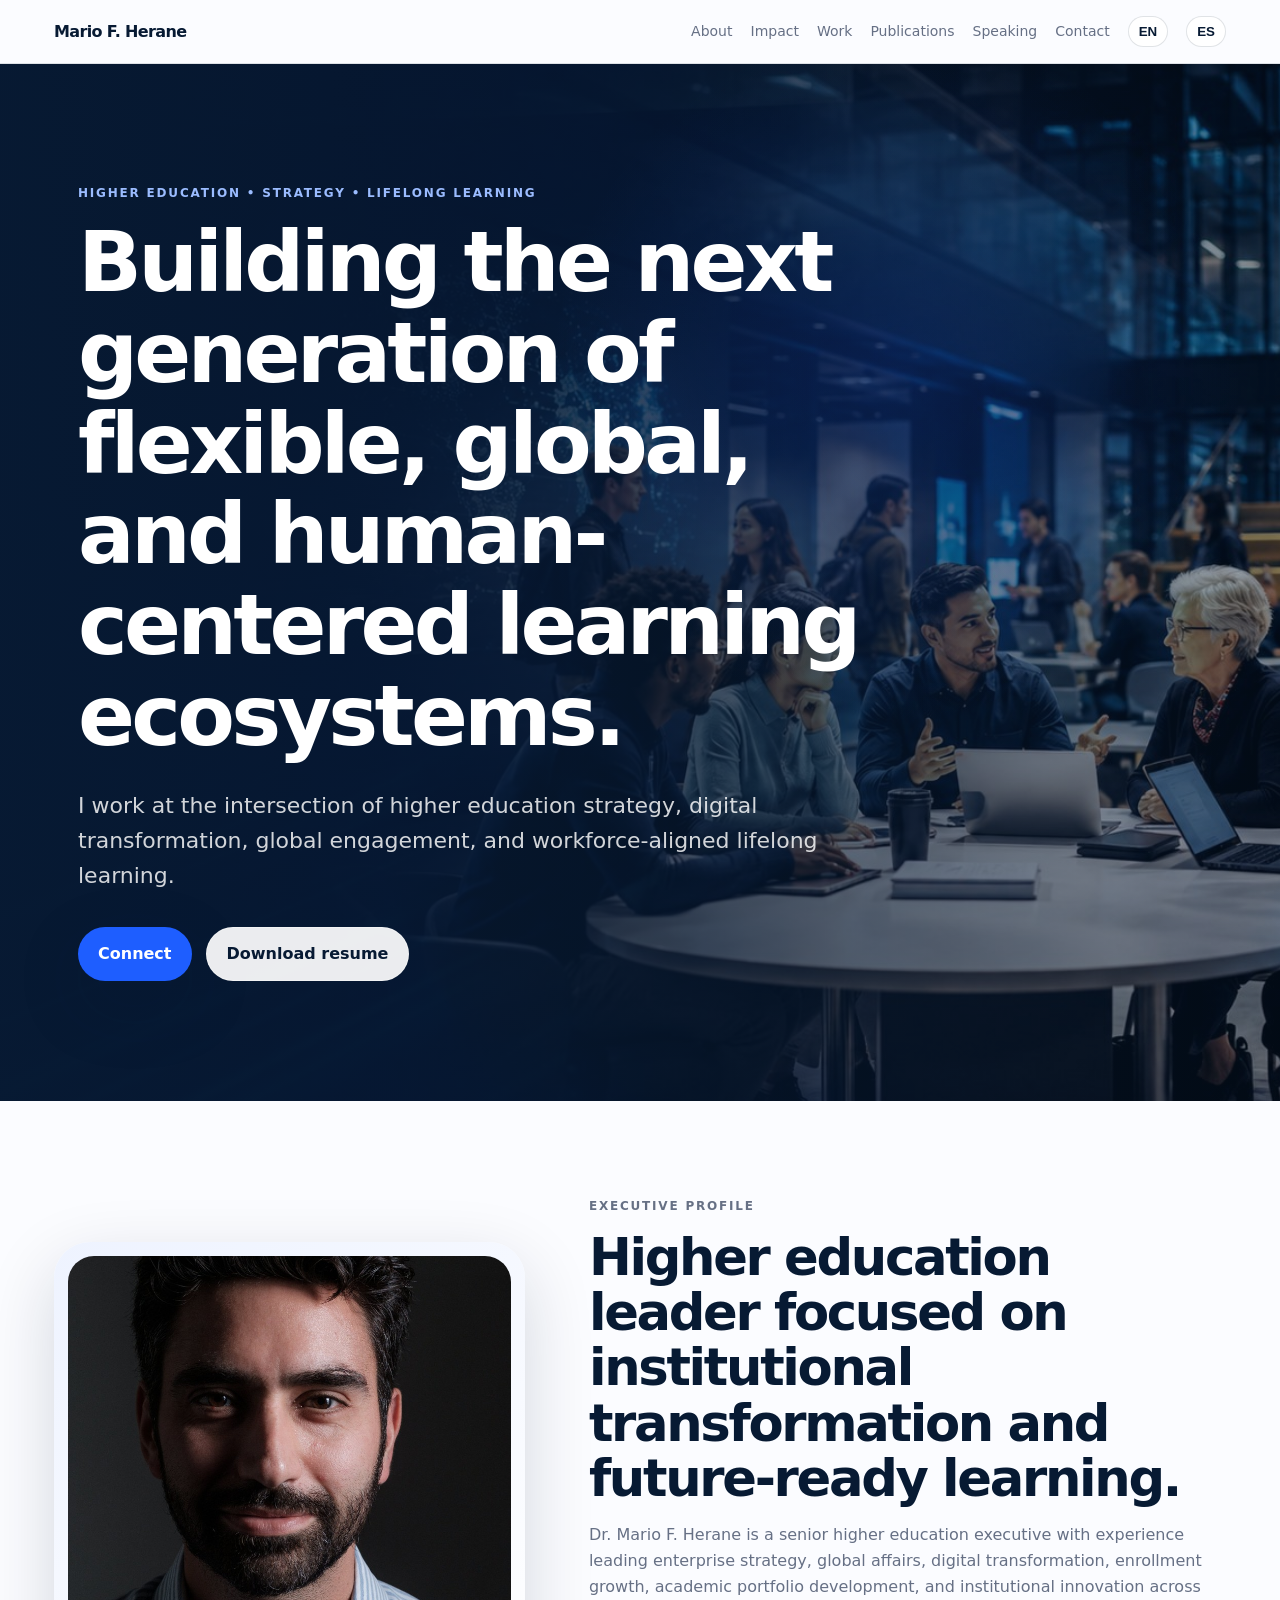
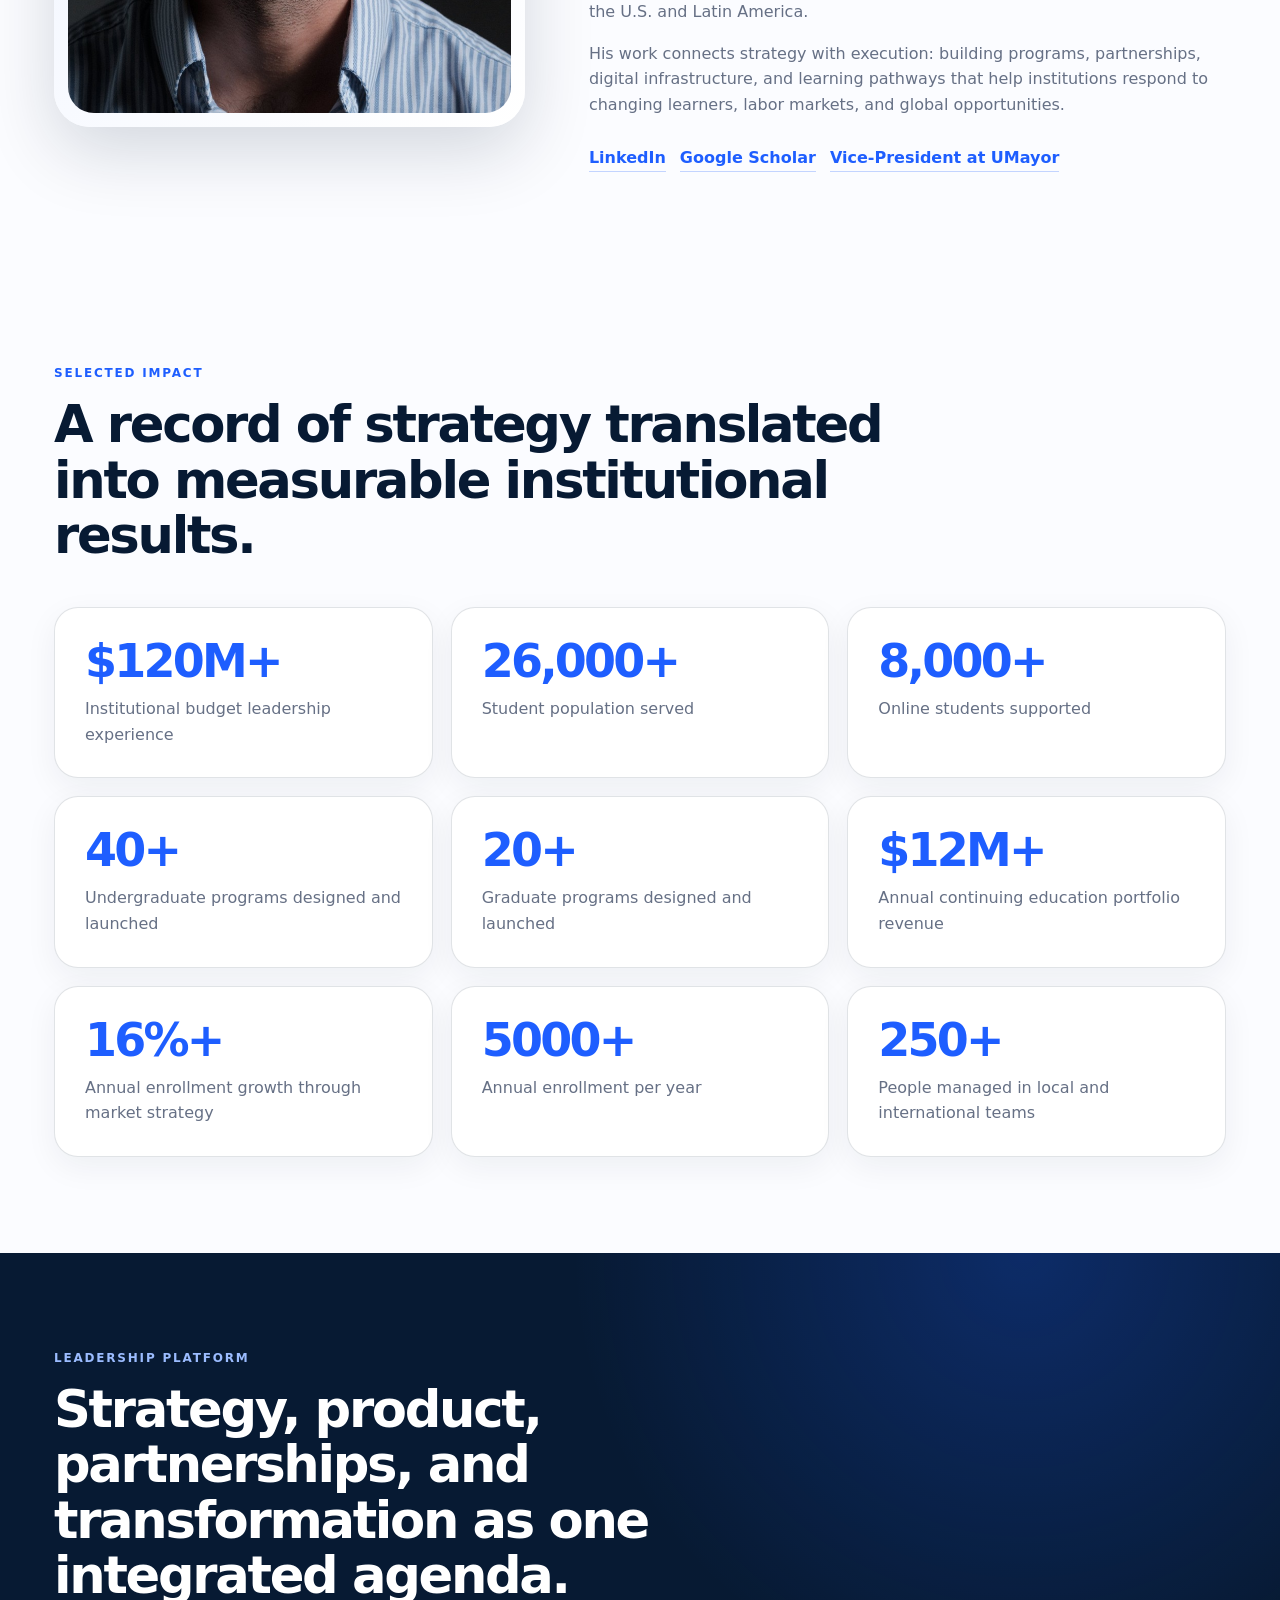
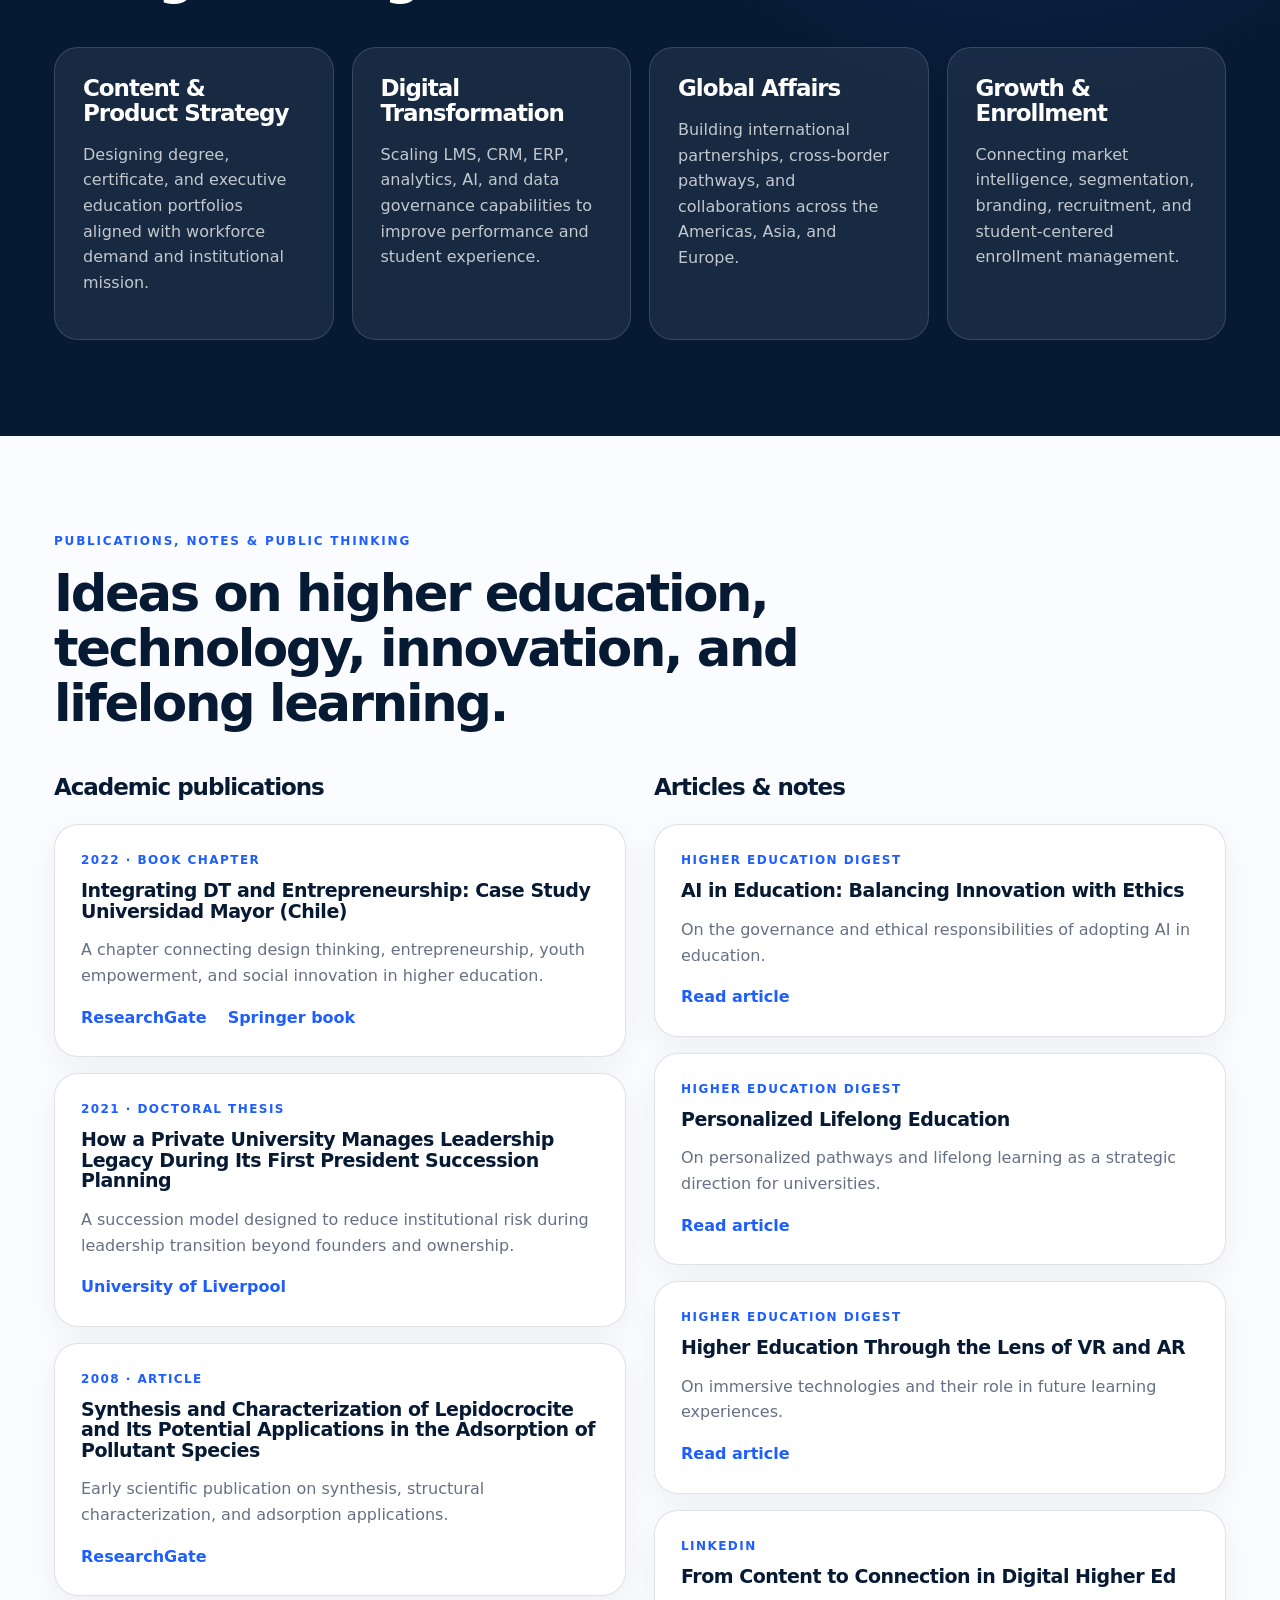
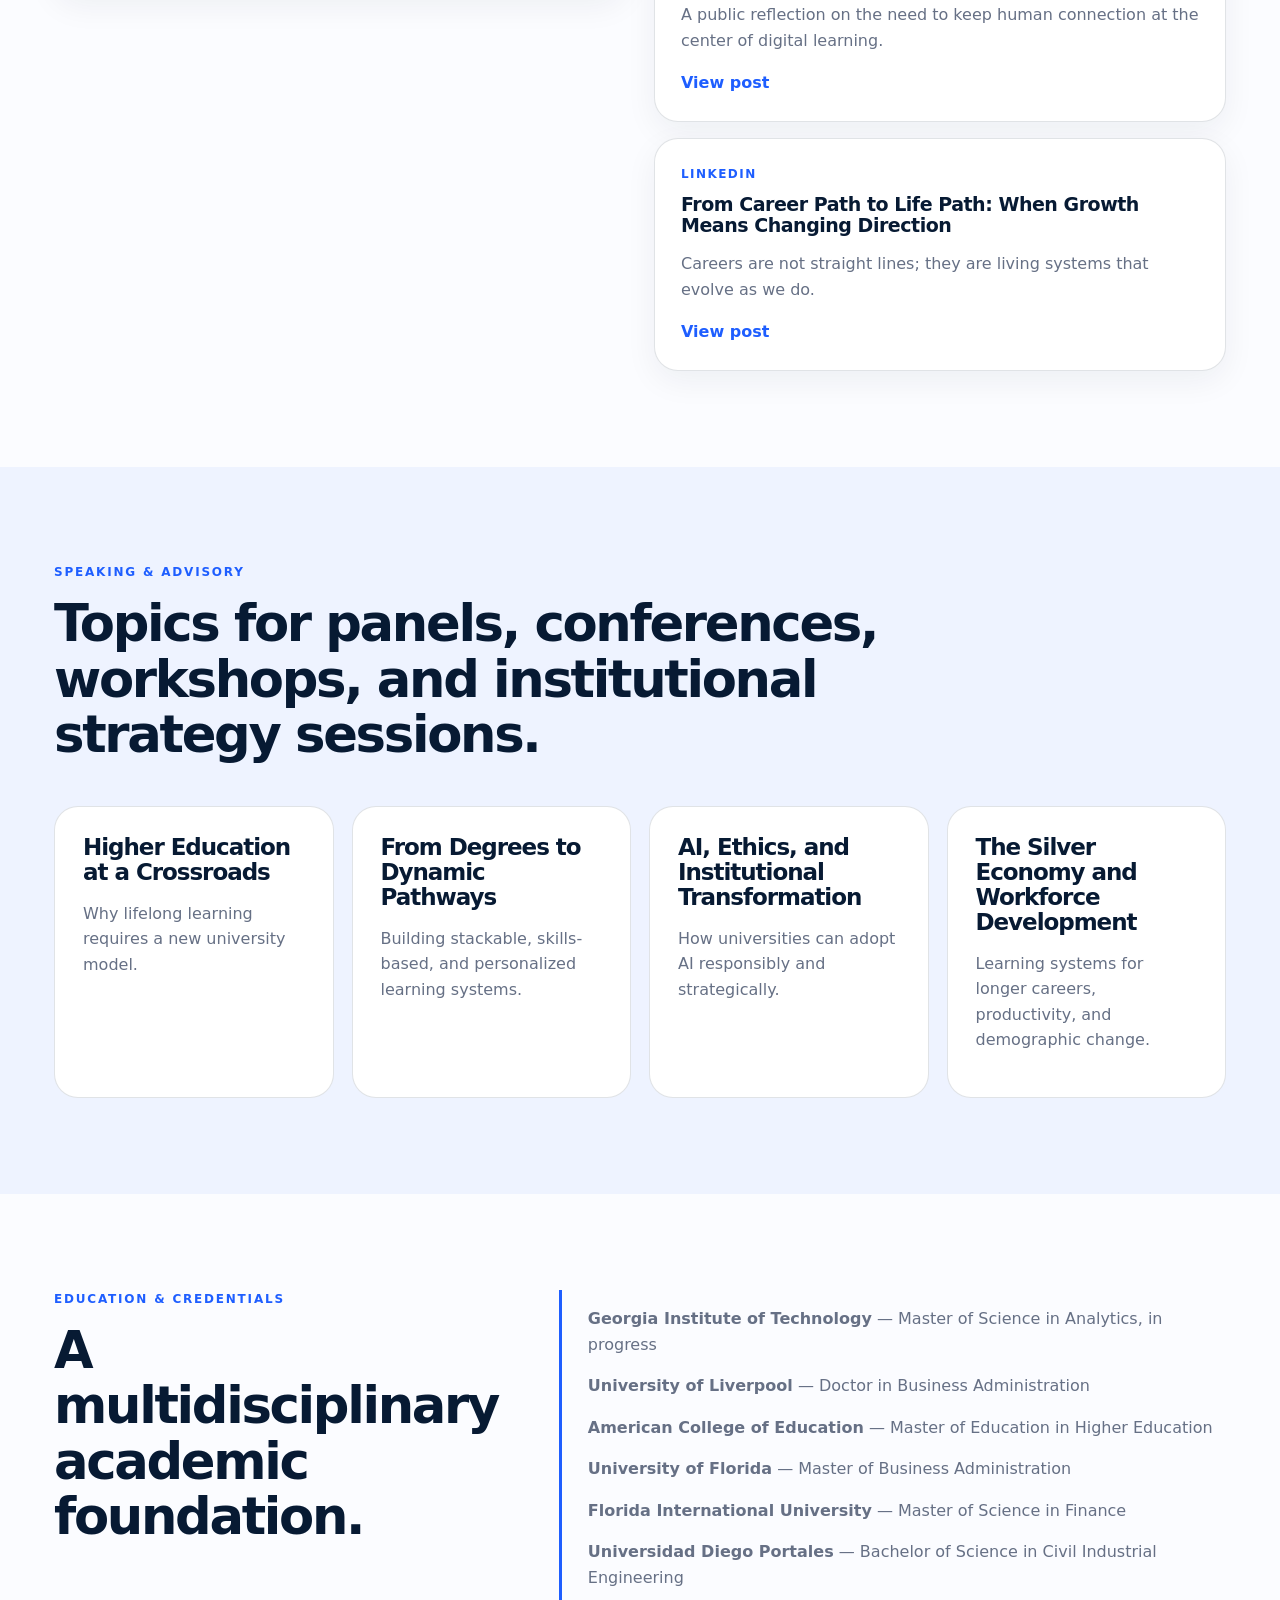
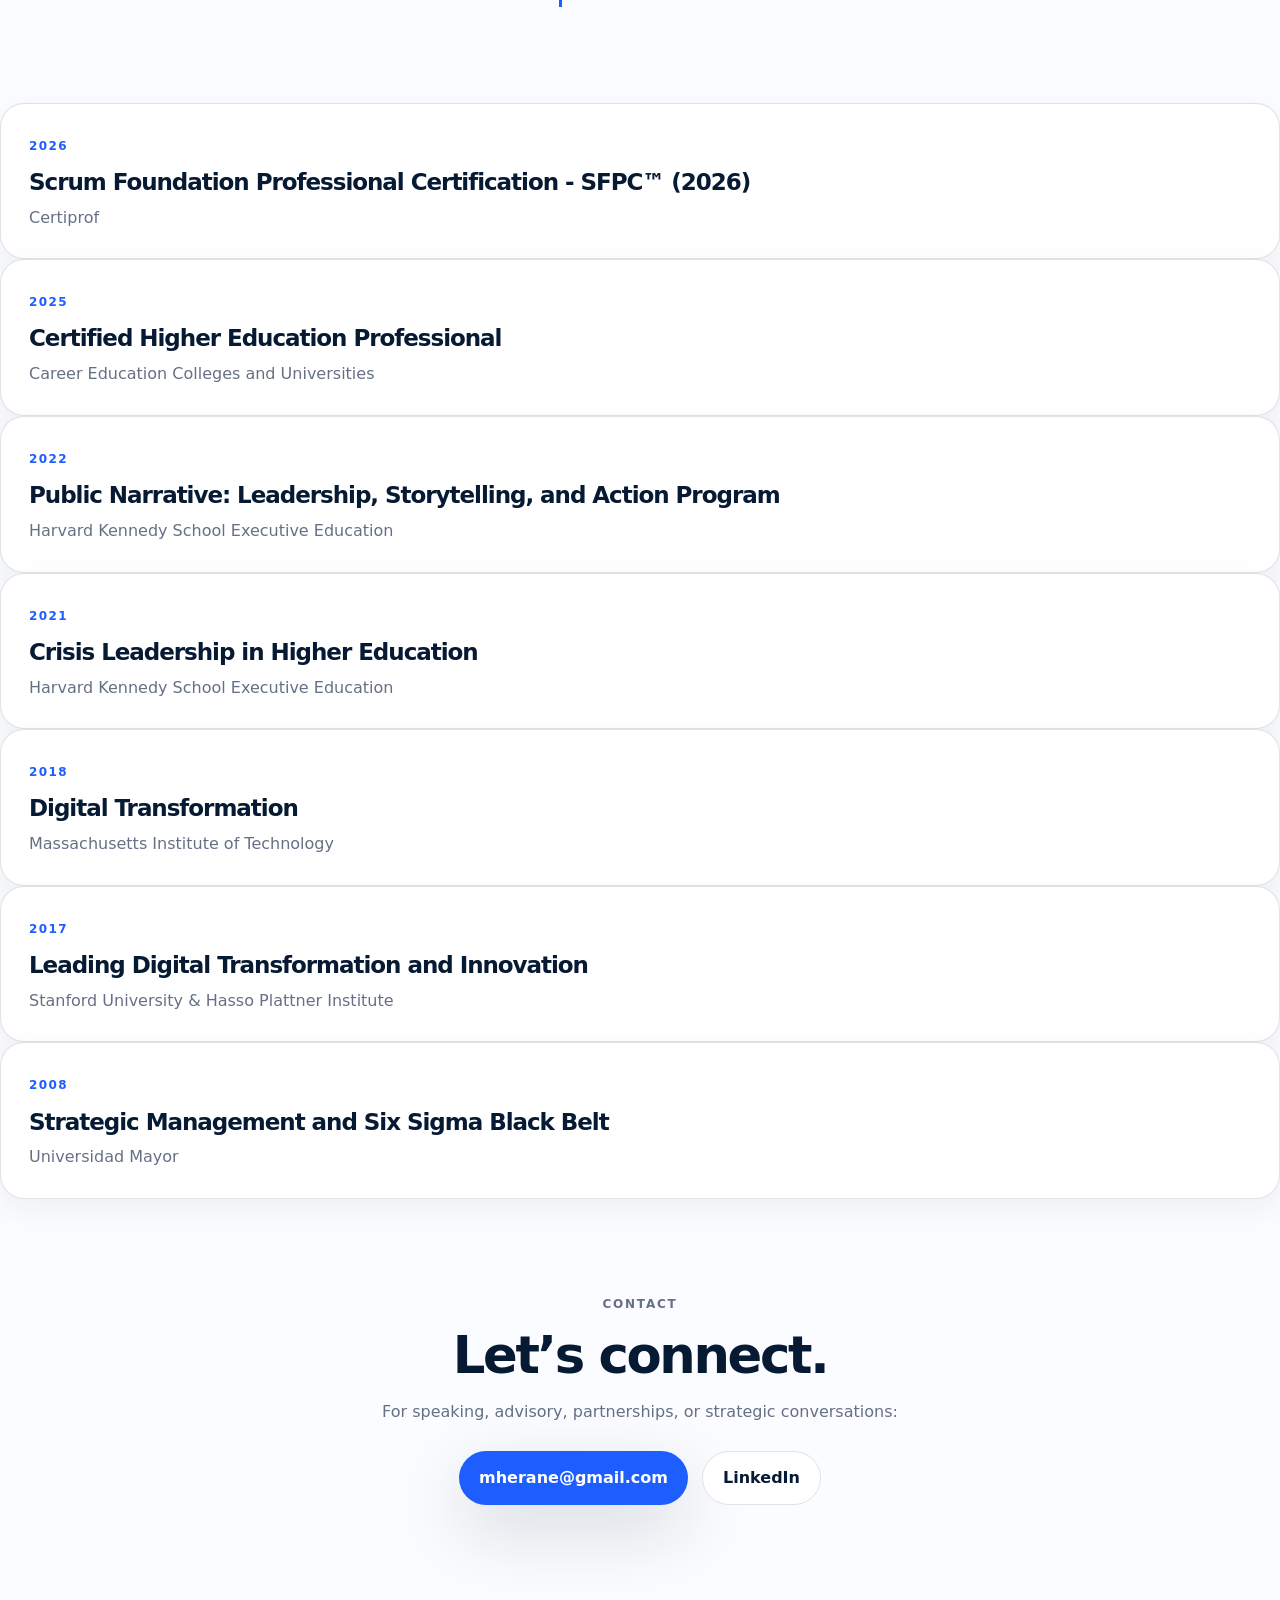
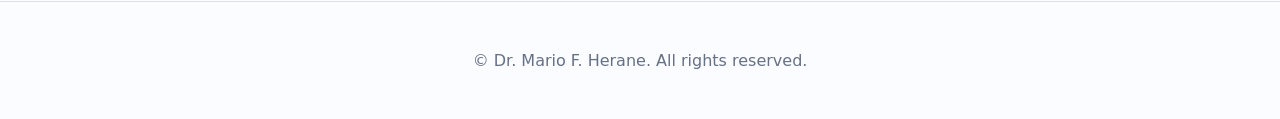
==== commit 1ad810c1: "Update index.html" ====
--- a/index.html
+++ b/index.html
@@ -220,6 +220,30 @@
 
 
     <article class="certification-card">
+      <span class="certification-year">2026</span>
+      <h3>Scrum Foundation Professional Certification - SFPC™ (2026)</h3>
+      <p>Certiprof</p>
+    </article>
+
+    <article class="certification-card">
+      <span class="certification-year">2025</span>
+      <h3>Certified Higher Education Professional</h3>
+      <p>Career Education Colleges and Universities</p>
+    </article>
+
+    <article class="certification-card">
+      <span class="certification-year">2022</span>
+      <h3>Public Narrative: Leadership, Storytelling, and Action Program</h3>
+      <p>Harvard Kennedy School Executive Education</p>
+    </article>
+
+    <article class="certification-card">
+      <span class="certification-year">2021</span>
+      <h3>Crisis Leadership in Higher Education</h3>
+      <p>Harvard Kennedy School Executive Education</p>
+    </article>
+
+    <article class="certification-card">
       <span class="certification-year">2018</span>
       <h3>Digital Transformation</h3>
       <p>Massachusetts Institute of Technology</p>
